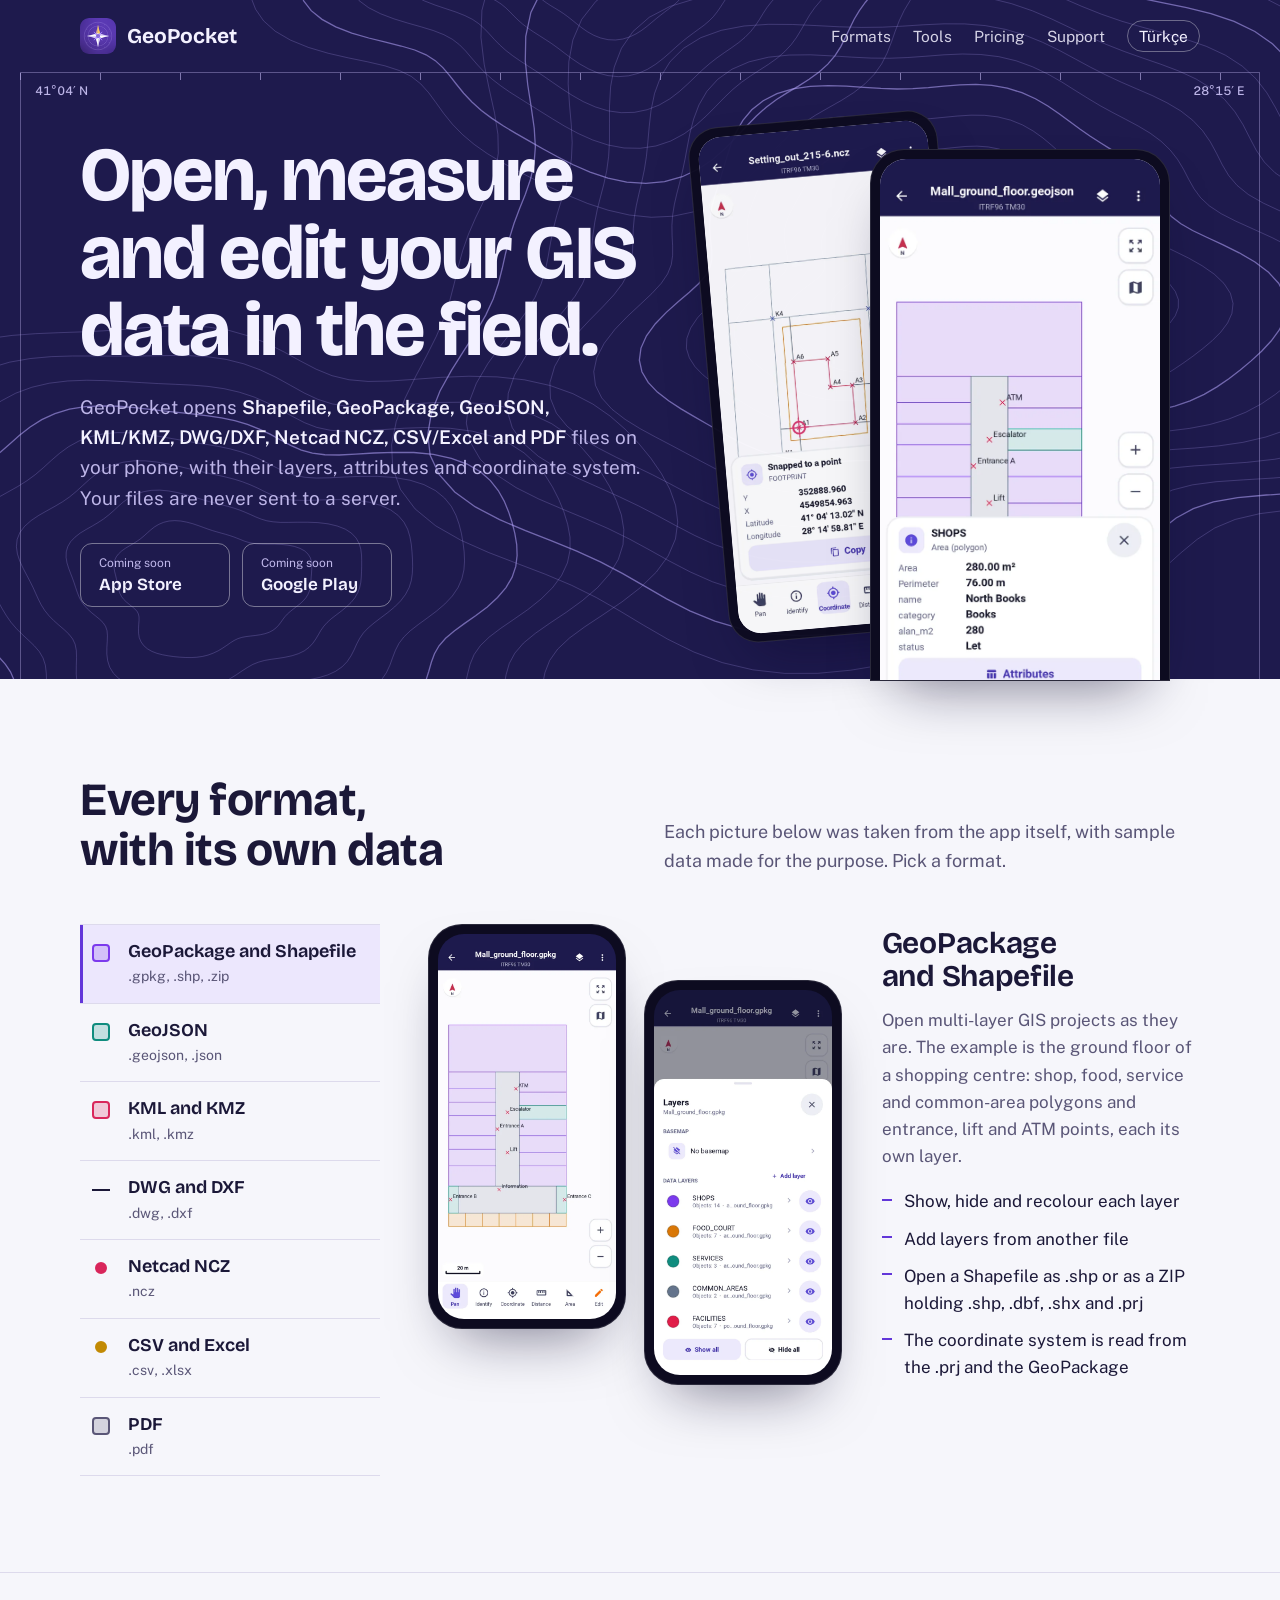
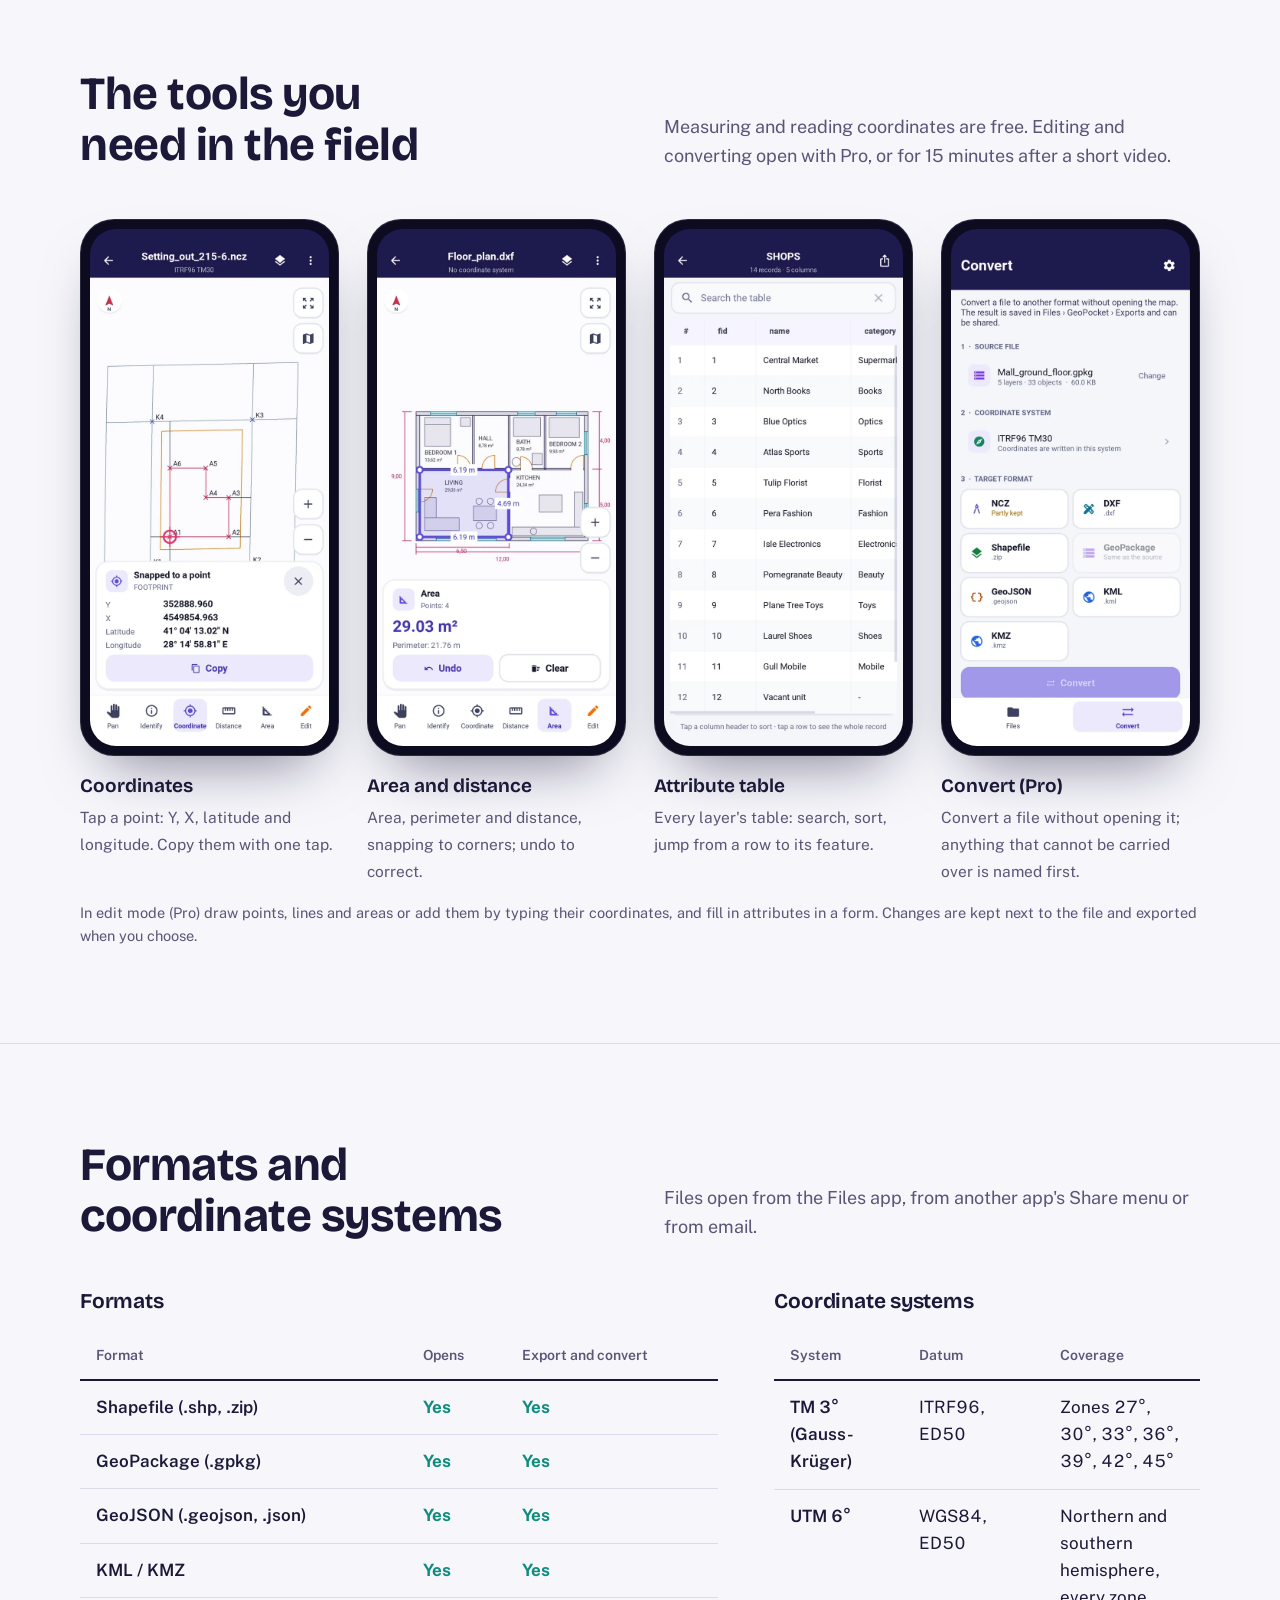
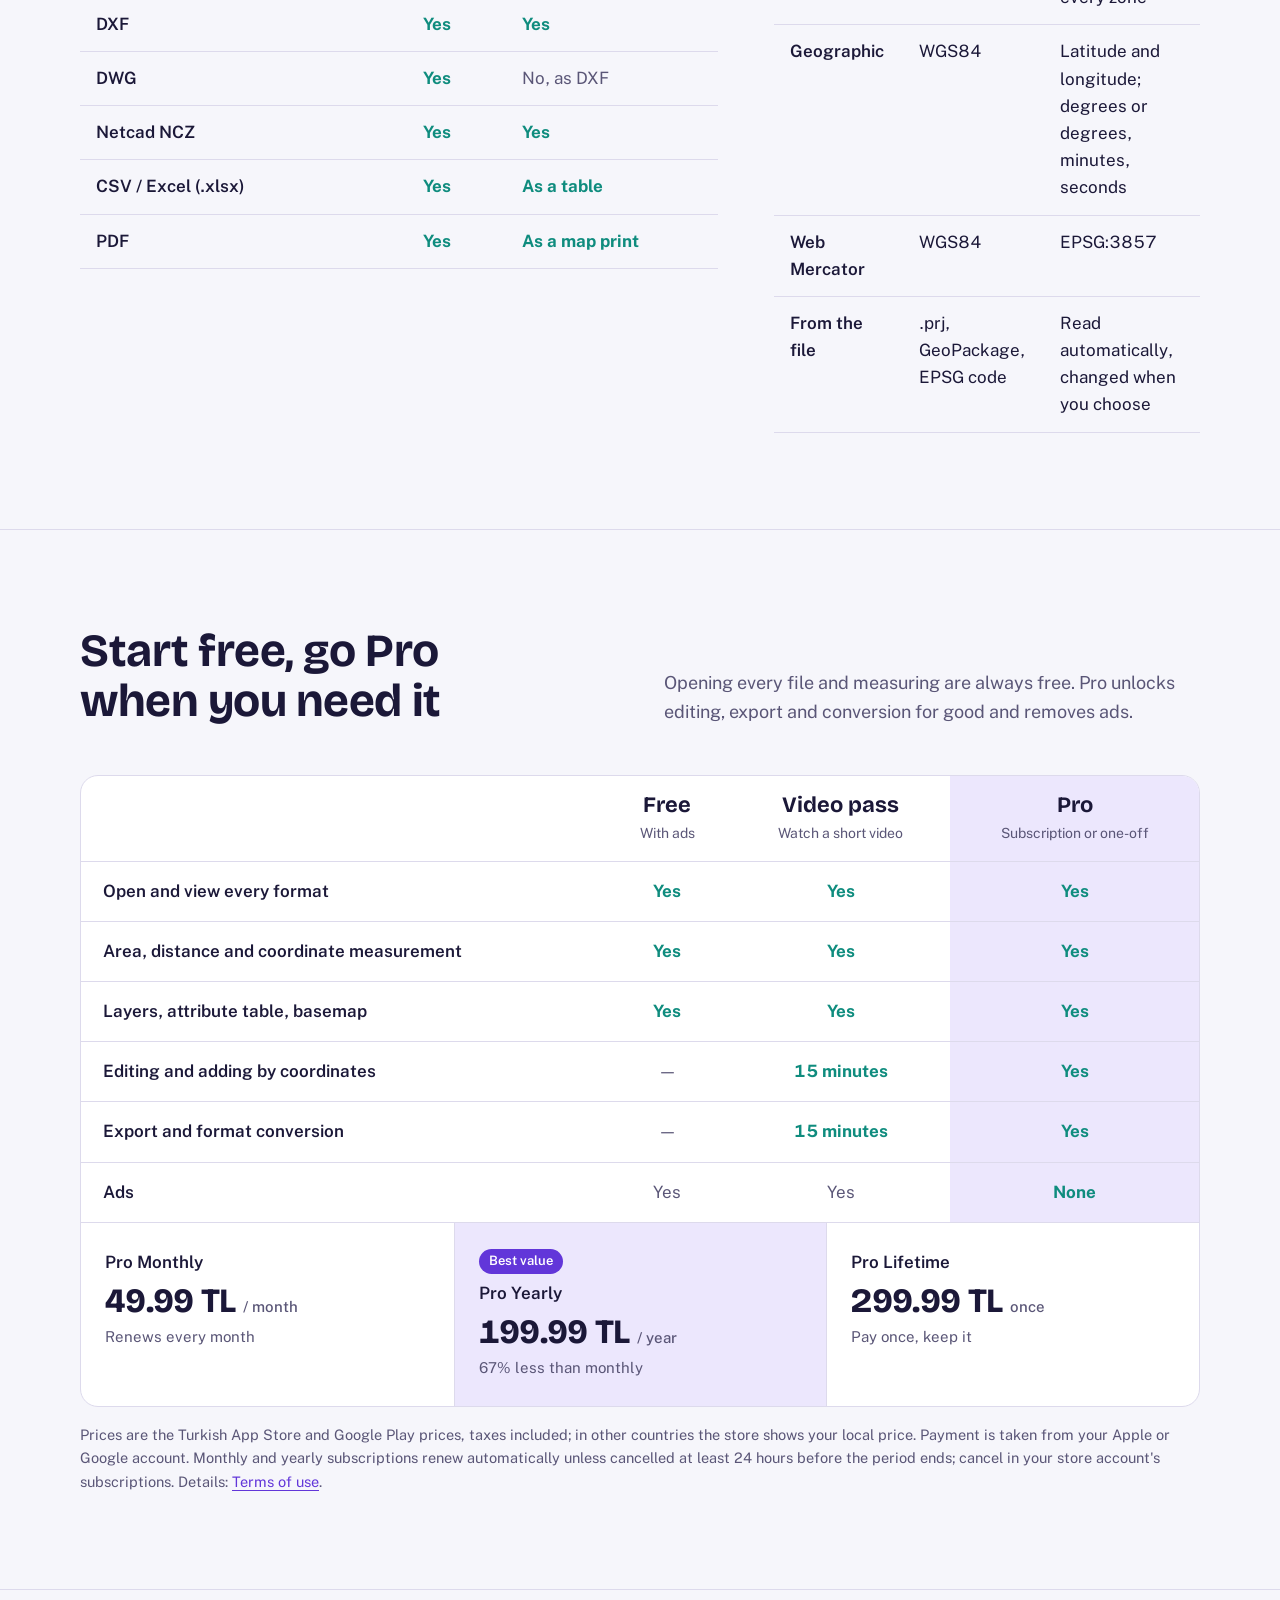
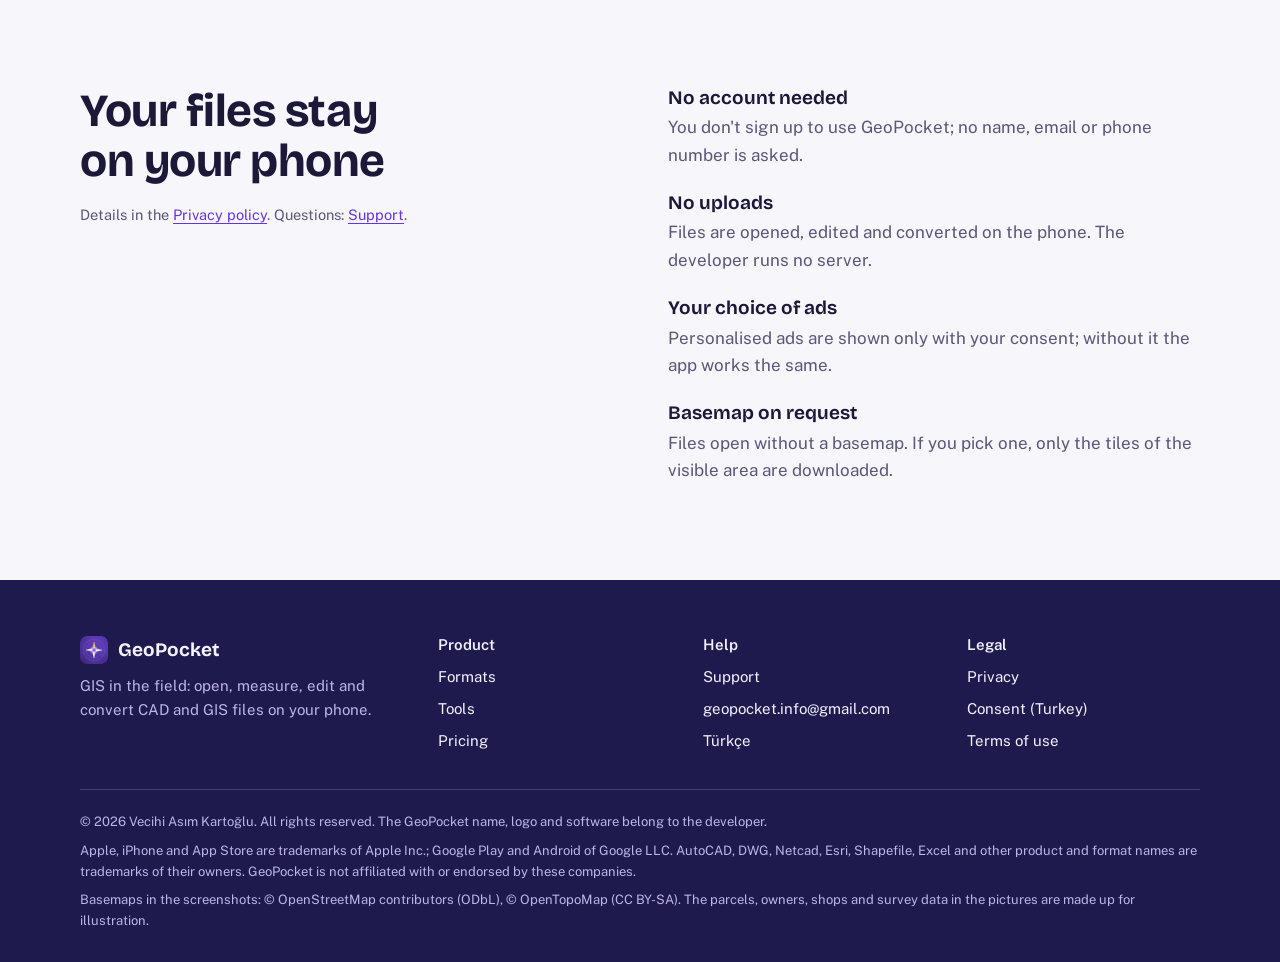
==== en/index.html @ bba8ede1 "Language switch links point to the other language inside the site" ====
<!doctype html>
<html lang="en">
<head>
<meta charset="utf-8">
<meta name="viewport" content="width=device-width, initial-scale=1, viewport-fit=cover">
<title>GeoPocket: GIS viewer, editor and converter for your phone</title>
<meta name="description" content="Open Shapefile, GeoPackage, GeoJSON, KML, KMZ, DWG, DXF, Netcad NCZ, CSV, Excel and PDF files on iPhone and Android; measure areas and coordinates, inspect attributes, edit and convert between formats.">
<link rel="canonical" href="https://vecihiasim.github.io/geopocket/en/">
<link rel="alternate" hreflang="tr" href="https://vecihiasim.github.io/geopocket/">
<link rel="alternate" hreflang="en" href="https://vecihiasim.github.io/geopocket/en/">
<link rel="alternate" hreflang="x-default" href="https://vecihiasim.github.io/geopocket/">
<meta property="og:type" content="website">
<meta property="og:title" content="GeoPocket: GIS viewer, editor and converter for your phone">
<meta property="og:description" content="Open Shapefile, GeoPackage, GeoJSON, KML, KMZ, DWG, DXF, Netcad NCZ, CSV, Excel and PDF files on iPhone and Android; measure areas and coordinates, inspect attributes, edit and convert between formats.">
<meta property="og:url" content="https://vecihiasim.github.io/geopocket/en/">
<meta property="og:image" content="https://vecihiasim.github.io/geopocket/img/icon-192.png">
<meta name="theme-color" content="#1e1a4d">
<link rel="icon" type="image/png" sizes="64x64" href="../img/icon-64.png">
<link rel="apple-touch-icon" href="../img/icon-192.png">
<link rel="preconnect" href="https://fonts.googleapis.com">
<link rel="preconnect" href="https://fonts.gstatic.com" crossorigin>
<link rel="stylesheet" href="https://fonts.googleapis.com/css2?family=Bricolage+Grotesque:opsz,wght@12..96,600;12..96,700;12..96,800&family=Public+Sans:ital,wght@0,400;0,600;0,700;1,400&display=swap">
<link rel="stylesheet" href="../style.css">
</head>
<body>
<a class="skip" href="#main">Skip to content</a>
<div class="sheet">
<header class="site-head"><div class="wrap">
  <a class="brand" href="index.html"><img src="../img/icon-64.png" alt="" width="36" height="36">GeoPocket</a>
  <nav aria-label="Formats"><a href="#formats">Formats</a><a href="#tools">Tools</a><a href="#pricing">Pricing</a><a href="support.html">Support</a><a class="lang" href="../index.html" hreflang="tr" lang="tr">Türkçe</a></nav>
</div></header>
<div class="frame"><span class="tick w">41°04′ N</span><span class="tick n">28°15′ E</span>
<div class="wrap hero">
  <div class="hero-text">
    <h1>Open, measure and edit your GIS data in the field.</h1>
    <p class="lede">GeoPocket opens <strong>Shapefile, GeoPackage, GeoJSON, KML/KMZ, DWG/DXF, Netcad NCZ, CSV/Excel and PDF</strong> files on your phone, with their layers, attributes and coordinate system. Your files are never sent to a server.</p>
    <div class="stores">
      <span class="store"><small>Coming soon</small><b>App Store</b></span>
      <span class="store"><small>Coming soon</small><b>Google Play</b></span>
    </div>
  </div>
  <div class="hero-phones">
    <div class="phone back"><img src="../img/en/ncz_koordinat.webp" alt="Coordinates of stake-out point A1 in a setting-out project" width="624" height="1350" loading="lazy" decoding="async"></div>
    <div class="phone front"><img src="../img/en/geojson.webp" alt="Attributes of a shop on a shopping-centre floor map" width="624" height="1350" loading="lazy" decoding="async"></div>
  </div>
</div></div>
</div>
<main id="main">
<section class="band" id="formats"><div class="wrap">
  <div class="head"><h2>Every format, with its own data</h2><p>Each picture below was taken from the app itself, with sample data made for the purpose. Pick a format.</p></div>
  <div class="atlas">
    <div class="legend" role="tablist" aria-label="Formats"><button role="tab" id="f-gpkg" aria-controls="p-gpkg" aria-selected="true"><span class="sw" style="--c:var(--road)" aria-hidden="true"></span><b>GeoPackage and Shapefile</b><span class="ext">.gpkg, .shp, .zip</span></button><button role="tab" id="f-geojson" aria-controls="p-geojson" aria-selected="false"><span class="sw" style="--c:var(--parcel)" aria-hidden="true"></span><b>GeoJSON</b><span class="ext">.geojson, .json</span></button><button role="tab" id="f-kmz" aria-controls="p-kmz" aria-selected="false"><span class="sw" style="--c:var(--building)" aria-hidden="true"></span><b>KML and KMZ</b><span class="ext">.kml, .kmz</span></button><button role="tab" id="f-dxf" aria-controls="p-dxf" aria-selected="false"><span class="sw line" style="--c:var(--ink)" aria-hidden="true"></span><b>DWG and DXF</b><span class="ext">.dwg, .dxf</span></button><button role="tab" id="f-ncz" aria-controls="p-ncz" aria-selected="false"><span class="sw pt" style="--c:var(--building)" aria-hidden="true"></span><b>Netcad NCZ</b><span class="ext">.ncz</span></button><button role="tab" id="f-csv" aria-controls="p-csv" aria-selected="false"><span class="sw pt" style="--c:var(--farm)" aria-hidden="true"></span><b>CSV and Excel</b><span class="ext">.csv, .xlsx</span></button><button role="tab" id="f-pdf" aria-controls="p-pdf" aria-selected="false"><span class="sw" style="--c:var(--muted)" aria-hidden="true"></span><b>PDF</b><span class="ext">.pdf</span></button></div>
    <div><div class="plate" role="tabpanel" id="p-gpkg" aria-labelledby="f-gpkg" tabindex="0"><div class="plate-phones"><div class="phone"><img src="../img/en/gpkg.webp" alt="GeoPackage and Shapefile" width="624" height="1350" loading="lazy" decoding="async"></div><div class="phone"><img src="../img/en/gpkg_katmanlar.webp" alt="GeoPackage and Shapefile" width="624" height="1350" loading="lazy" decoding="async"></div></div><div><h3>GeoPackage and Shapefile</h3><p>Open multi-layer GIS projects as they are. The example is the ground floor of a shopping centre: shop, food, service and common-area polygons and entrance, lift and ATM points, each its own layer.</p><ul><li>Show, hide and recolour each layer</li><li>Add layers from another file</li><li>Open a Shapefile as .shp or as a ZIP holding .shp, .dbf, .shx and .prj</li><li>The coordinate system is read from the .prj and the GeoPackage</li></ul></div></div><div class="plate" role="tabpanel" id="p-geojson" aria-labelledby="f-geojson" tabindex="0"><div class="plate-phones"><div class="phone"><img src="../img/en/geojson.webp" alt="GeoJSON" width="624" height="1350" loading="lazy" decoding="async"></div><div class="phone"><img src="../img/en/tablo.webp" alt="GeoJSON" width="624" height="1350" loading="lazy" decoding="async"></div></div><div><h3>GeoJSON</h3><p>Open GeoJSON from QGIS, a web service or another app. Tap a feature to see its area, perimeter and every attribute; search and sort them in the attribute table.</p><ul><li>Area in m² and hectares, perimeter in metres</li><li>Multi-part geometries and polygons with holes</li><li>WGS84 coordinates read out as TM, UTM or latitude/longitude</li></ul></div></div><div class="plate" role="tabpanel" id="p-kmz" aria-labelledby="f-kmz" tabindex="0"><div class="plate-phones"><div class="phone"><img src="../img/en/kmz.webp" alt="KML and KMZ" width="624" height="1350" loading="lazy" decoding="async"></div></div><div><h3>KML and KMZ</h3><p>Open block and parcel boundaries, placemarks and routes made in Google Earth and view them over an OpenStreetMap or OpenTopoMap basemap. The KML inside a KMZ opens by itself.</p><ul><li>Placemark names shown as labels</li><li>The basemap loads only when you pick one</li><li>Send drawings back to Google Earth as KML or KMZ</li></ul></div></div><div class="plate" role="tabpanel" id="p-dxf" aria-labelledby="f-dxf" tabindex="0"><div class="plate-phones"><div class="phone"><img src="../img/en/dxf.webp" alt="DWG and DXF" width="624" height="1350" loading="lazy" decoding="async"></div></div><div><h3>DWG and DXF</h3><p>Open AutoCAD floor plans, site plans and sketches on your phone. Layers, text, arcs and blocks look as drawn; measure room areas and wall lengths with your finger.</p><ul><li>Distance, area and perimeter, snapping to corners</li><li>See drawings in project coordinates over a basemap</li><li>DWG opens read-only; changes are saved as DXF</li></ul></div></div><div class="plate" role="tabpanel" id="p-ncz" aria-labelledby="f-ncz" tabindex="0"><div class="plate-phones"><div class="phone"><img src="../img/en/ncz.webp" alt="Netcad NCZ" width="624" height="1350" loading="lazy" decoding="async"></div><div class="phone"><img src="../img/en/ncz_koordinat.webp" alt="Netcad NCZ" width="624" height="1350" loading="lazy" decoding="async"></div></div><div><h3>Netcad NCZ</h3><p>Open Netcad setting-out and survey files. The example is a setting-out project for block 215, parcel 6: the neighbouring parcels, the setback line, the building footprint and stake-out points A1 to A6.</p><ul><li>Y, X, latitude and longitude, snapping to the point</li><li>TM 3° ITRF96 and ED50, every zone</li><li>Save changes back to NCZ (text is not carried into NCZ)</li></ul></div></div><div class="plate" role="tabpanel" id="p-csv" aria-labelledby="f-csv" tabindex="0"><div class="plate-phones"><div class="phone"><img src="../img/en/csv.webp" alt="CSV and Excel" width="624" height="1350" loading="lazy" decoding="async"></div><div class="phone"><img src="../img/en/xlsx.webp" alt="CSV and Excel" width="624" height="1350" loading="lazy" decoding="async"></div></div><div><h3>CSV and Excel</h3><p>Bring owner, share and area lists and point coordinates onto the map. You choose the coordinate columns and system; GeoPocket marks its guess first. Tables with a WKT geometry column open directly.</p><ul><li>Decimal commas and points</li><li>Excel workbooks with several sheets</li><li>Export the attribute table as CSV or XLSX</li></ul></div></div><div class="plate" role="tabpanel" id="p-pdf" aria-labelledby="f-pdf" tabindex="0"><div class="plate-phones"><div class="phone"><img src="../img/en/pdf.webp" alt="PDF" width="624" height="1350" loading="lazy" decoding="async"></div></div><div><h3>PDF</h3><p>Print the map to a vector PDF with title, scale, coordinate system and legend, and zoom into PDF sheets you receive. The example is the A4 print of the setting-out project.</p><ul><li>A4 and A3, portrait or landscape</li><li>Pages stay sharp as you zoom</li><li>Multi-page PDFs</li></ul></div></div></div>
  </div>
</div></section><section class="band" id="tools"><div class="wrap">
  <div class="head"><h2>The tools you need in the field</h2><p>Measuring and reading coordinates are free. Editing and converting open with Pro, or for 15 minutes after a short video.</p></div>
  <div class="strip"><figure><div class="phone"><img src="../img/en/ncz_koordinat.webp" alt="Coordinates" width="624" height="1350" loading="lazy" decoding="async"></div><figcaption><b>Coordinates</b><span>Tap a point: Y, X, latitude and longitude. Copy them with one tap.</span></figcaption></figure><figure><div class="phone"><img src="../img/en/dxf.webp" alt="Area and distance" width="624" height="1350" loading="lazy" decoding="async"></div><figcaption><b>Area and distance</b><span>Area, perimeter and distance, snapping to corners; undo to correct.</span></figcaption></figure><figure><div class="phone"><img src="../img/en/tablo.webp" alt="Attribute table" width="624" height="1350" loading="lazy" decoding="async"></div><figcaption><b>Attribute table</b><span>Every layer's table: search, sort, jump from a row to its feature.</span></figcaption></figure><figure><div class="phone"><img src="../img/en/donustur.webp" alt="Convert (Pro)" width="624" height="1350" loading="lazy" decoding="async"></div><figcaption><b>Convert (Pro)</b><span>Convert a file without opening it; anything that cannot be carried over is named first.</span></figcaption></figure></div>
  <p class="note">In edit mode (Pro) draw points, lines and areas or add them by typing their coordinates, and fill in attributes in a form. Changes are kept next to the file and exported when you choose.</p>
</div></section><section class="band"><div class="wrap">
  <div class="head"><h2>Formats and coordinate systems</h2><p>Files open from the Files app, from another app's Share menu or from email.</p></div>
  <div class="two">
    <div><h3>Formats</h3><div class="scroll"><table>
      <thead><tr><th scope="col">Format</th><th scope="col">Opens</th><th scope="col">Export and convert</th></tr></thead>
      <tbody><tr><th scope="row">Shapefile (.shp, .zip)</th><td class="y">Yes</td><td class="y">Yes</td></tr><tr><th scope="row">GeoPackage (.gpkg)</th><td class="y">Yes</td><td class="y">Yes</td></tr><tr><th scope="row">GeoJSON (.geojson, .json)</th><td class="y">Yes</td><td class="y">Yes</td></tr><tr><th scope="row">KML / KMZ</th><td class="y">Yes</td><td class="y">Yes</td></tr><tr><th scope="row">DXF</th><td class="y">Yes</td><td class="y">Yes</td></tr><tr><th scope="row">DWG</th><td class="y">Yes</td><td class="n">No, as DXF</td></tr><tr><th scope="row">Netcad NCZ</th><td class="y">Yes</td><td class="y">Yes</td></tr><tr><th scope="row">CSV / Excel (.xlsx)</th><td class="y">Yes</td><td class="y">As a table</td></tr><tr><th scope="row">PDF</th><td class="y">Yes</td><td class="y">As a map print</td></tr></tbody></table></div></div>
    <div><h3>Coordinate systems</h3><div class="scroll"><table>
      <thead><tr><th scope="col">System</th><th scope="col">Datum</th><th scope="col">Coverage</th></tr></thead>
      <tbody><tr><th scope="row">TM 3° (Gauss-Krüger)</th><td>ITRF96, ED50</td><td>Zones 27°, 30°, 33°, 36°, 39°, 42°, 45°</td></tr><tr><th scope="row">UTM 6°</th><td>WGS84, ED50</td><td>Northern and southern hemisphere, every zone</td></tr><tr><th scope="row">Geographic</th><td>WGS84</td><td>Latitude and longitude; degrees or degrees, minutes, seconds</td></tr><tr><th scope="row">Web Mercator</th><td>WGS84</td><td>EPSG:3857</td></tr><tr><th scope="row">From the file</th><td>.prj, GeoPackage, EPSG code</td><td>Read automatically, changed when you choose</td></tr></tbody></table></div></div>
  </div>
</div></section><section class="band" id="pricing"><div class="wrap">
  <div class="head"><h2>Start free, go Pro when you need it</h2><p>Opening every file and measuring are always free. Pro unlocks editing, export and conversion for good and removes ads.</p></div>
  <div class="pricing">
    <div class="scroll"><table>
      <colgroup><col><col><col><col class="pro"></colgroup>
      <thead><tr><th scope="col"><span class="sr">Feature</span></th>
        <th scope="col"><b>Free</b><span>With ads</span></th>
        <th scope="col"><b>Video pass</b><span>Watch a short video</span></th>
        <th scope="col"><b>Pro</b><span>Subscription or one-off</span></th></tr></thead>
      <tbody><tr><th scope="row">Open and view every format</th><td class="y">Yes</td><td class="y">Yes</td><td class="y">Yes</td></tr><tr><th scope="row">Area, distance and coordinate measurement</th><td class="y">Yes</td><td class="y">Yes</td><td class="y">Yes</td></tr><tr><th scope="row">Layers, attribute table, basemap</th><td class="y">Yes</td><td class="y">Yes</td><td class="y">Yes</td></tr><tr><th scope="row">Editing and adding by coordinates</th><td class="n">—</td><td class="y">15 minutes</td><td class="y">Yes</td></tr><tr><th scope="row">Export and format conversion</th><td class="n">—</td><td class="y">15 minutes</td><td class="y">Yes</td></tr><tr><th scope="row">Ads</th><td class="n">Yes</td><td class="n">Yes</td><td class="y">None</td></tr></tbody></table></div>
    <div class="plans"><div class="plan"><span class="name">Pro Monthly</span><span class="price">49.99 TL <small>/ month</small></span><span class="what">Renews every month</span></div><div class="plan best"><span class=tag>Best value</span><span class="name">Pro Yearly</span><span class="price">199.99 TL <small>/ year</small></span><span class="what">67% less than monthly</span></div><div class="plan"><span class="name">Pro Lifetime</span><span class="price">299.99 TL <small>once</small></span><span class="what">Pay once, keep it</span></div></div>
  </div>
  <p class="note">Prices are the Turkish App Store and Google Play prices, taxes included; in other countries the store shows your local price. Payment is taken from your Apple or Google account. Monthly and yearly subscriptions renew automatically unless cancelled at least 24 hours before the period ends; cancel in your store account's subscriptions. Details: <a href="terms.html#subscriptions">Terms of use</a>.</p>
</div></section><section class="band"><div class="wrap privacy">
  <div><h2>Your files stay on your phone</h2><p class="note">Details in the <a href="privacy.html">Privacy policy</a>. Questions: <a href="support.html">Support</a>.</p></div>
  <dl><div><dt>No account needed</dt><dd>You don't sign up to use GeoPocket; no name, email or phone number is asked.</dd></div><div><dt>No uploads</dt><dd>Files are opened, edited and converted on the phone. The developer runs no server.</dd></div><div><dt>Your choice of ads</dt><dd>Personalised ads are shown only with your consent; without it the app works the same.</dd></div><div><dt>Basemap on request</dt><dd>Files open without a basemap. If you pick one, only the tiles of the visible area are downloaded.</dd></div></dl>
</div></section>
</main>
<footer class="site-foot"><div class="wrap">
  <div class="foot-grid">
    <div><p class="b"><img src="../img/icon-64.png" alt="" width="28" height="28">GeoPocket</p><p>GIS in the field: open, measure, edit and convert CAD and GIS files on your phone.</p></div>
    <div><h4>Product</h4><ul>
      <li><a href="index.html#formats">Formats</a></li>
      <li><a href="index.html#tools">Tools</a></li>
      <li><a href="index.html#pricing">Pricing</a></li></ul></div>
    <div><h4>Help</h4><ul>
      <li><a href="support.html">Support</a></li>
      <li><a href="mailto:geopocket.info@gmail.com">geopocket.info@gmail.com</a></li>
      <li><a href="../index.html" hreflang="tr" lang="tr">Türkçe</a></li></ul></div>
    <div><h4>Legal</h4><ul>
      <li><a href="privacy.html">Privacy</a></li>
      <li><a href="consent.html">Consent (Turkey)</a></li>
      <li><a href="terms.html">Terms of use</a></li></ul></div>
  </div>
  <div class="legal-line"><p>© 2026 Vecihi Asım Kartoğlu. All rights reserved. The GeoPocket name, logo and software belong to the developer.</p><p>Apple, iPhone and App Store are trademarks of Apple Inc.; Google Play and Android of Google LLC. AutoCAD, DWG, Netcad, Esri, Shapefile, Excel and other product and format names are trademarks of their owners. GeoPocket is not affiliated with or endorsed by these companies.</p><p>Basemaps in the screenshots: © OpenStreetMap contributors (ODbL), © OpenTopoMap (CC BY-SA). The parcels, owners, shops and survey data in the pictures are made up for illustration.</p></div>
</div></footer>
<script src="../site.js" defer></script>
</body>
</html>
---- style.css ----
/* GeoPocket website. The theme is a map sheet: an indigo sheet with contour lines and a coordinate frame,
   layer colours from the app, legends instead of cards. */
:root {
  --paper: #f6f6fb;
  --surface: #ffffff;
  --ink: #1b1838;
  --muted: #5a5677;
  --line: #dddaec;
  --sheet: #1e1a4d;          /* the app bar, the map sheet */
  --sheet-ink: #f3f1ff;
  --sheet-muted: #bdb5e8;
  --accent: #6236d9;
  --accent-ink: #ffffff;
  --accent-soft: #ece7fd;
  --parcel: #0f8c7e;
  --building: #d9265b;
  --road: #7c3aed;
  --farm: #c28a04;
  --water: #0284c7;
  --forest: #15803d;
  --display: "Bricolage Grotesque", "Segoe UI", system-ui, sans-serif;
  --body: "Public Sans", "Segoe UI", system-ui, sans-serif;
  color-scheme: light;
}
@media (prefers-color-scheme: dark) {
  :root:not([data-theme="light"]) {
    --paper: #100e24; --surface: #19163a; --ink: #ecebf8; --muted: #a9a4c8; --line: #2e2a55;
    --sheet: #1a1645; --accent: #a68cff; --accent-ink: #160f3a; --accent-soft: #272056;
    --parcel: #35c2b1; --building: #ff6b93; --road: #b18cff; --farm: #e9b43a; --water: #49b6ef; --forest: #4ccb7c;
    color-scheme: dark;
  }
}
:root[data-theme="dark"] {
  --paper: #100e24; --surface: #19163a; --ink: #ecebf8; --muted: #a9a4c8; --line: #2e2a55;
  --sheet: #1a1645; --accent: #a68cff; --accent-ink: #160f3a; --accent-soft: #272056;
  --parcel: #35c2b1; --building: #ff6b93; --road: #b18cff; --farm: #e9b43a; --water: #49b6ef; --forest: #4ccb7c;
  color-scheme: dark;
}

* { box-sizing: border-box; }
html { scroll-behavior: smooth; }
@media (prefers-reduced-motion: reduce) { html { scroll-behavior: auto; } }
body { margin: 0; background: var(--paper); color: var(--ink); font: 17px/1.6 var(--body); -webkit-text-size-adjust: 100%; }
img { max-width: 100%; height: auto; display: block; }
a { color: var(--accent); text-underline-offset: 3px; }
a:focus-visible, button:focus-visible { outline: 3px solid var(--accent); outline-offset: 3px; border-radius: 6px; }
h1, h2, h3 { font-family: var(--display); line-height: 1.1; text-wrap: balance; margin: 0; letter-spacing: -0.01em; }
h2 { font-size: clamp(30px, 4.6vw, 46px); font-weight: 700; }
h3 { font-size: 21px; font-weight: 650; }
p { margin: 0; }
.wrap { max-width: 1160px; margin: 0 auto; padding-left: max(20px, env(safe-area-inset-left, 0px));
        padding-right: max(20px, env(safe-area-inset-right, 0px)); }
.skip { position: absolute; left: -999px; }
.skip:focus { left: 16px; top: 16px; z-index: 20; background: var(--surface); padding: 8px 12px; }

/* ---- the map sheet: header + hero ---------------------------------------------------------------- */
.sheet { background: var(--sheet) url(img/contours.svg) center / cover no-repeat; color: var(--sheet-ink); position: relative; }
.sheet.sub { background-image: none; }
.sr { position: absolute; width: 1px; height: 1px; overflow: hidden; clip: rect(0 0 0 0); white-space: nowrap; }
.site-head .wrap { display: flex; align-items: center; justify-content: space-between; gap: 20px; padding-block: 18px; flex-wrap: wrap; }
.brand { display: flex; align-items: center; gap: 11px; color: var(--sheet-ink); text-decoration: none;
         font: 700 21px/1 var(--display); }
.brand img { width: 36px; height: 36px; border-radius: 9px; }
.site-head nav { display: flex; align-items: center; gap: 4px 22px; flex-wrap: wrap; font-size: 15.5px; }
.site-head nav a { color: var(--sheet-ink); text-decoration: none; opacity: .86; }
.site-head nav a:hover { opacity: 1; text-decoration: underline; }
.site-head nav a[aria-current="page"] { opacity: 1; text-decoration: underline; }
.site-head nav .lang { border: 1px solid rgba(255,255,255,.35); border-radius: 999px; padding: 3px 11px; opacity: 1; }

/* coordinate frame: ticks and graticule values on the sheet edge, as on a printed map */
.frame { position: relative; margin-inline: max(20px, env(safe-area-inset-left, 0px)); border: 1px solid rgba(206,196,255,.35);
         border-bottom: 0; }
.frame::before, .frame::after { content: ""; position: absolute; left: -1px; right: -1px; height: 7px;
  background: repeating-linear-gradient(90deg, rgba(206,196,255,.55) 0 1px, transparent 1px 80px); }
.frame::before { top: 0; }
.frame::after { display: none; }
.tick { position: absolute; font: 500 12px/1 var(--body); font-variant-numeric: tabular-nums; color: var(--sheet-muted); }
.tick.n { top: 12px; right: 14px; }
.tick.w { top: 12px; left: 14px; }
.hero { display: grid; grid-template-columns: minmax(0, 1.05fr) minmax(0, .95fr); gap: 40px; align-items: end;
        padding-block: 64px 0; }
.hero h1 { font-size: clamp(40px, 6.4vw, 76px); font-weight: 750; letter-spacing: -0.025em; line-height: 1.02; }
.hero .lede { font-size: 19px; color: var(--sheet-muted); margin-top: 22px; max-width: 34em; }
.hero .lede strong { color: var(--sheet-ink); font-weight: 600; }
.hero-text { padding-bottom: 72px; }
.stores { display: flex; flex-wrap: wrap; gap: 12px; margin-top: 30px; align-items: center; }
.store { display: inline-flex; flex-direction: column; gap: 2px; padding: 10px 18px; border-radius: 12px;
         border: 1px solid rgba(255,255,255,.4); color: var(--sheet-ink); text-decoration: none; min-width: 150px; }
.store small { font-size: 12px; color: var(--sheet-muted); }
.store b { font: 650 17px/1.2 var(--display); }
.hero-phones { position: relative; display: flex; justify-content: center; align-items: flex-end; min-height: 100%; }
.hero-phones .phone { width: min(300px, 62%); margin-bottom: -2px; }
.hero-phones .phone.back { position: absolute; width: min(250px, 50%); left: 4%; bottom: 46px; transform: rotate(-5deg); opacity: .96; }
.hero-phones .phone.front { margin-left: 30%; }

/* a phone: the app screenshot inside a thin bezel */
.phone { border-radius: 34px; padding: 9px; background: #0d0b20; box-shadow: 0 30px 60px -28px rgba(10, 6, 40, .55);
         border: 1px solid rgba(255,255,255,.12); }
.phone img { border-radius: 26px; width: 100%; aspect-ratio: 780 / 1688; object-fit: cover; background: #e9e7f3; }
.hero-phones .phone { border-radius: 34px 34px 0 0; padding-bottom: 0; }
.hero-phones .phone img { border-radius: 26px 26px 0 0; aspect-ratio: 780 / 1450; object-position: top; }
.hero-phones .phone.back { border-radius: 30px; padding-bottom: 8px; }
.hero-phones .phone.back img { border-radius: 23px; aspect-ratio: 780 / 1688; }

/* ---- sections --------------------------------------------------------------------------------------- */
section.band { padding-block: 96px; }
section.band + section.band { border-top: 1px solid var(--line); }
.head { display: grid; grid-template-columns: minmax(0, 1fr) minmax(0, 1fr); gap: 20px 48px; align-items: end; margin-bottom: 48px; }
.head p { color: var(--muted); font-size: 18px; max-width: 36em; }

/* format legend: the formats are listed like a map legend; picking one shows it in the app */
.atlas { display: grid; grid-template-columns: minmax(0, 300px) minmax(0, 1fr); gap: 48px; align-items: start; }
.legend { display: flex; flex-direction: column; border-top: 1px solid var(--line); }
.legend button { all: unset; box-sizing: border-box; cursor: pointer; display: grid; grid-template-columns: 22px minmax(0, 1fr); gap: 2px 14px;
                 padding: 15px 12px; border-bottom: 1px solid var(--line); border-radius: 0; }
.legend button:hover { background: var(--accent-soft); }
.legend button[aria-selected="true"] { background: var(--accent-soft); box-shadow: inset 3px 0 0 var(--accent); }
.legend .sw { grid-row: span 2; width: 18px; height: 18px; margin-top: 4px; border-radius: 4px; border: 2px solid var(--c);
              background: color-mix(in srgb, var(--c) 22%, transparent); }
.legend .sw.line { height: 0; border-width: 2px 0 0; border-radius: 0; margin-top: 13px; background: none; }
.legend .sw.pt { width: 12px; height: 12px; margin: 7px 3px; border-radius: 50%; background: var(--c); }
.legend b { font: 650 18px/1.3 var(--display); }
.legend span.ext { color: var(--muted); font-size: 14px; font-variant-numeric: tabular-nums; }
.plate { display: grid; grid-template-columns: minmax(0, 1.3fr) minmax(0, 1fr); gap: 40px; align-items: center; }
.plate[hidden] { display: none; }
.plate-phones { display: flex; gap: 18px; align-items: flex-start; }
.plate-phones .phone { flex: 1 1 0; min-width: 0; max-width: 290px; }
.plate-phones .phone + .phone { margin-top: 56px; }
.plate h3 { font-size: 30px; margin-bottom: 14px; }
.plate p { color: var(--muted); }
.plate ul { margin: 18px 0 0; padding: 0; list-style: none; display: grid; gap: 10px; }
.plate li { padding-left: 22px; position: relative; }
.plate li::before { content: ""; position: absolute; left: 0; top: .62em; width: 10px; height: 2px; background: var(--accent); }
.plate .meta { margin-top: 20px; font-size: 14px; color: var(--muted); }

/* tools: a strip of phones with what each tool does */
.strip { display: grid; grid-template-columns: repeat(4, minmax(0, 1fr)); gap: 28px; }
.strip figure { margin: 0; }
.strip figcaption { margin-top: 18px; }
.strip figcaption b { display: block; font: 650 19px/1.25 var(--display); margin-bottom: 6px; }
.strip figcaption span { color: var(--muted); font-size: 15.5px; }

/* tables: formats, coordinate systems, prices */
.scroll { overflow-x: auto; -webkit-overflow-scrolling: touch; }
table { border-collapse: collapse; width: 100%; font-variant-numeric: tabular-nums; }
th, td { text-align: left; padding: 13px 16px; border-bottom: 1px solid var(--line); vertical-align: top; }
thead th { font-size: 14px; color: var(--muted); font-weight: 600; border-bottom: 2px solid var(--ink); }
tbody th { font-weight: 600; }
td.y { color: var(--parcel); font-weight: 700; }
td.n { color: var(--muted); }
.two { display: grid; grid-template-columns: minmax(0, 1.2fr) minmax(0, .8fr); gap: 56px; }
.two > div > h3 { margin-bottom: 18px; }
.note { color: var(--muted); font-size: 14.5px; margin-top: 16px; }

.pricing { border: 1px solid var(--line); border-radius: 18px; background: var(--surface); overflow: hidden; }
.pricing table { min-width: 640px; }
.pricing th, .pricing td { padding: 16px 22px; text-align: center; }
.pricing th:first-child, .pricing td:first-child { text-align: left; }
.pricing thead th { border-bottom: 1px solid var(--line); color: var(--ink); vertical-align: bottom; }
.pricing thead th b { display: block; font: 700 22px/1.2 var(--display); }
.pricing thead th span { display: block; font-weight: 400; color: var(--muted); font-size: 14px; margin-top: 4px; }
.pricing col.pro { background: var(--accent-soft); }
.pricing tbody tr:last-child td, .pricing tbody tr:last-child th { border-bottom: 0; }
.plans { display: grid; grid-template-columns: repeat(3, minmax(0, 1fr)); border-top: 1px solid var(--line); }
.plan { padding: 26px 24px; display: flex; flex-direction: column; gap: 6px; }
.plan + .plan { border-left: 1px solid var(--line); }
.plan .name { font-weight: 600; }
.plan .price { font: 750 34px/1.1 var(--display); font-variant-numeric: tabular-nums; letter-spacing: -0.02em; }
.plan .price small { font: 500 15px var(--body); color: var(--muted); letter-spacing: 0; }
.plan .what { color: var(--muted); font-size: 15px; }
.plan.best { background: var(--accent-soft); }
.plan .tag { align-self: flex-start; background: var(--accent); color: var(--accent-ink); font-size: 13px; font-weight: 600;
             border-radius: 999px; padding: 2px 10px; }

.privacy { display: grid; grid-template-columns: minmax(0, 1fr) minmax(0, 1fr); gap: 56px; align-items: start; }
.privacy dl { margin: 0; display: grid; gap: 22px; }
.privacy dt { font: 650 19px/1.3 var(--display); }
.privacy dd { margin: 4px 0 0; color: var(--muted); }

/* ---- documents (privacy, consent, terms, support) ------------------------------------------------- */
.doc-title { padding-block: 44px 52px; }
.doc-title h1 { font-size: clamp(34px, 5vw, 54px); font-weight: 750; max-width: 18em; }
.doc-title p { color: var(--sheet-muted); margin-top: 14px; }
.doc { display: grid; grid-template-columns: minmax(0, 240px) minmax(0, 720px); gap: 64px; padding-block: 56px 96px; }
.toc { position: sticky; top: 24px; align-self: start; font-size: 15px; }
.toc ol { margin: 0; padding: 0 0 0 20px; display: grid; gap: 8px; color: var(--muted); }
.toc a { color: var(--ink); text-decoration: none; }
.toc a:hover { color: var(--accent); text-decoration: underline; }
.toc p { font-weight: 600; margin-bottom: 12px; }
.doc article h2 { font-size: 26px; margin: 48px 0 14px; scroll-margin-top: 20px; }
.doc article h2:first-child { margin-top: 0; }
.doc article h3 { font-size: 19px; margin: 28px 0 8px; }
.doc article p, .doc article li { max-width: 68ch; }
.doc article p + p, .doc article p + ul, .doc article ul + p, .doc article table + p { margin-top: 14px; }
.doc article ul, .doc article ol { padding-left: 22px; margin: 12px 0 0; display: grid; gap: 8px; }
.doc article table { margin-top: 16px; font-size: 15px; }
.doc article .scroll table { min-width: 620px; }
.callout { border-left: 3px solid var(--accent); background: var(--accent-soft); padding: 16px 20px; border-radius: 0 12px 12px 0; margin-top: 18px; }
.mail { font-weight: 600; user-select: all; }

/* ---- footer -------------------------------------------------------------------------------------- */
.site-foot { background: var(--sheet); color: var(--sheet-muted); font-size: 15px; }
.site-foot a { color: var(--sheet-ink); text-decoration: none; }
.site-foot a:hover { text-decoration: underline; }
.foot-grid { display: grid; grid-template-columns: minmax(0, 1.4fr) repeat(3, minmax(0, 1fr)); gap: 32px; padding-block: 56px 36px; }
.foot-grid p.b { color: var(--sheet-ink); font: 700 19px var(--display); margin-bottom: 10px; display: flex; gap: 10px; align-items: center; }
.foot-grid p.b img { width: 28px; height: 28px; border-radius: 7px; }
.foot-grid h4 { margin: 0 0 12px; color: var(--sheet-ink); font: 600 15px var(--body); }
.foot-grid ul { list-style: none; margin: 0; padding: 0; display: grid; gap: 8px; }
.legal-line { border-top: 1px solid rgba(206,196,255,.22); padding-block: 22px 30px; font-size: 13px; line-height: 1.6; display: grid; gap: 8px; }

/* ---- small screens -------------------------------------------------------------------------------- */
@media (max-width: 920px) {
  .hero, .head, .atlas, .plate, .two, .privacy, .doc { grid-template-columns: minmax(0, 1fr); }
  .hero { padding-top: 40px; gap: 8px; }
  .hero-text { padding-bottom: 24px; }
  .hero-phones { min-height: 0; }
  .atlas { gap: 28px; }
  .legend { flex-direction: row; overflow-x: auto; border-top: 0; gap: 8px; padding-bottom: 6px; scrollbar-width: thin; }
  .legend button { flex: 0 0 auto; border: 1px solid var(--line); border-radius: 999px; padding: 8px 14px; grid-template-columns: 16px auto; }
  .legend button[aria-selected="true"] { box-shadow: none; border-color: var(--accent); }
  .legend .sw { grid-row: auto; width: 14px; height: 14px; margin-top: 4px; }
  .legend .sw.line { margin-top: 11px; }
  .legend .sw.pt { width: 10px; height: 10px; margin: 6px 2px; }
  .legend span.ext { display: none; }
  .legend b { font-size: 16px; }
  .strip { grid-template-columns: repeat(2, minmax(0, 1fr)); }
  .foot-grid { grid-template-columns: minmax(0, 1fr) minmax(0, 1fr); }
  .foot-grid > div:first-child { grid-column: 1 / -1; }
  .toc { position: static; }
  .doc { gap: 32px; }
  section.band { padding-block: 64px; }
}
@media (max-width: 560px) {
  body { font-size: 16px; }
  .plans { grid-template-columns: minmax(0, 1fr); }
  .plan + .plan { border-left: 0; border-top: 1px solid var(--line); }
  .plate-phones .phone + .phone { margin-top: 36px; }
  .tick.n { display: none; }
  .hero-phones .phone.back { width: 46%; left: 0; }
  .hero-phones .phone.front { width: 60%; margin-left: 36%; }
}
.foot-grid li { overflow-wrap: anywhere; }
.hero-phones .phone.back { z-index: 0; }
.hero-phones .phone.front { position: relative; z-index: 1; }
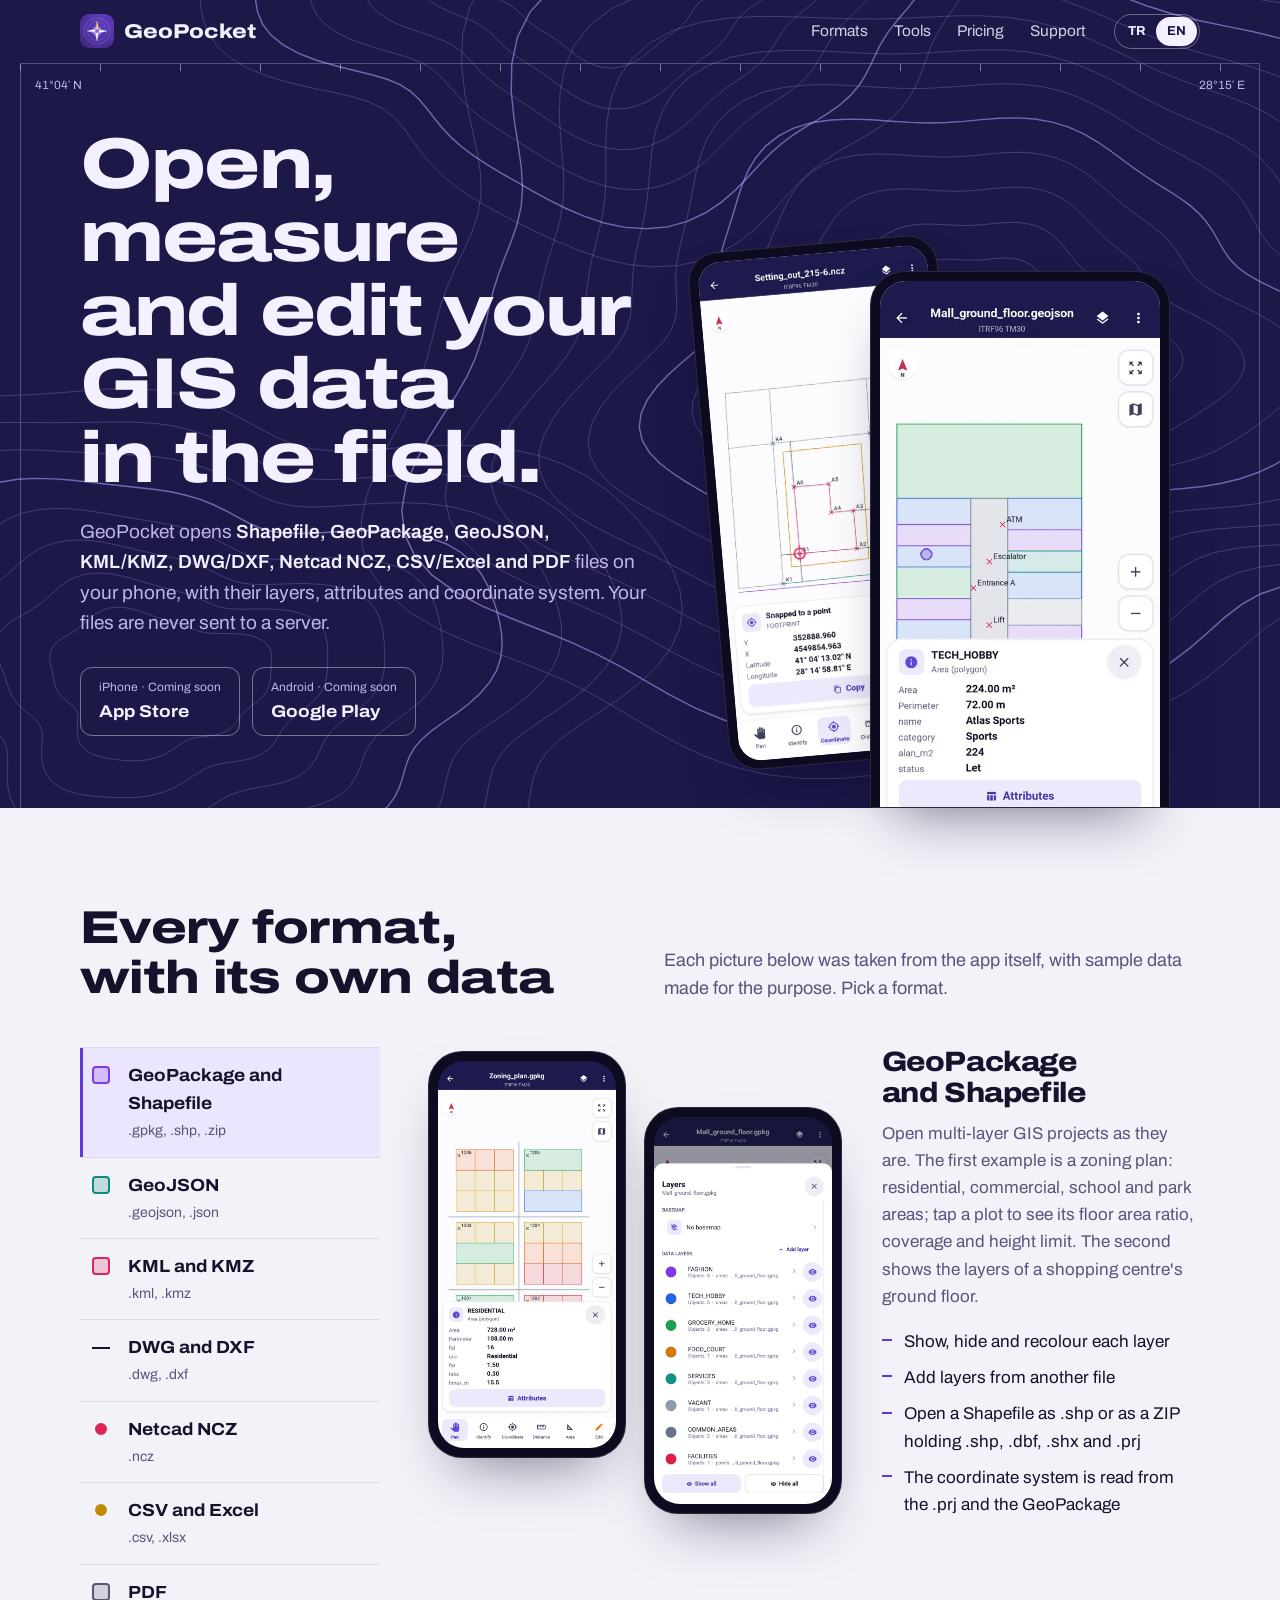
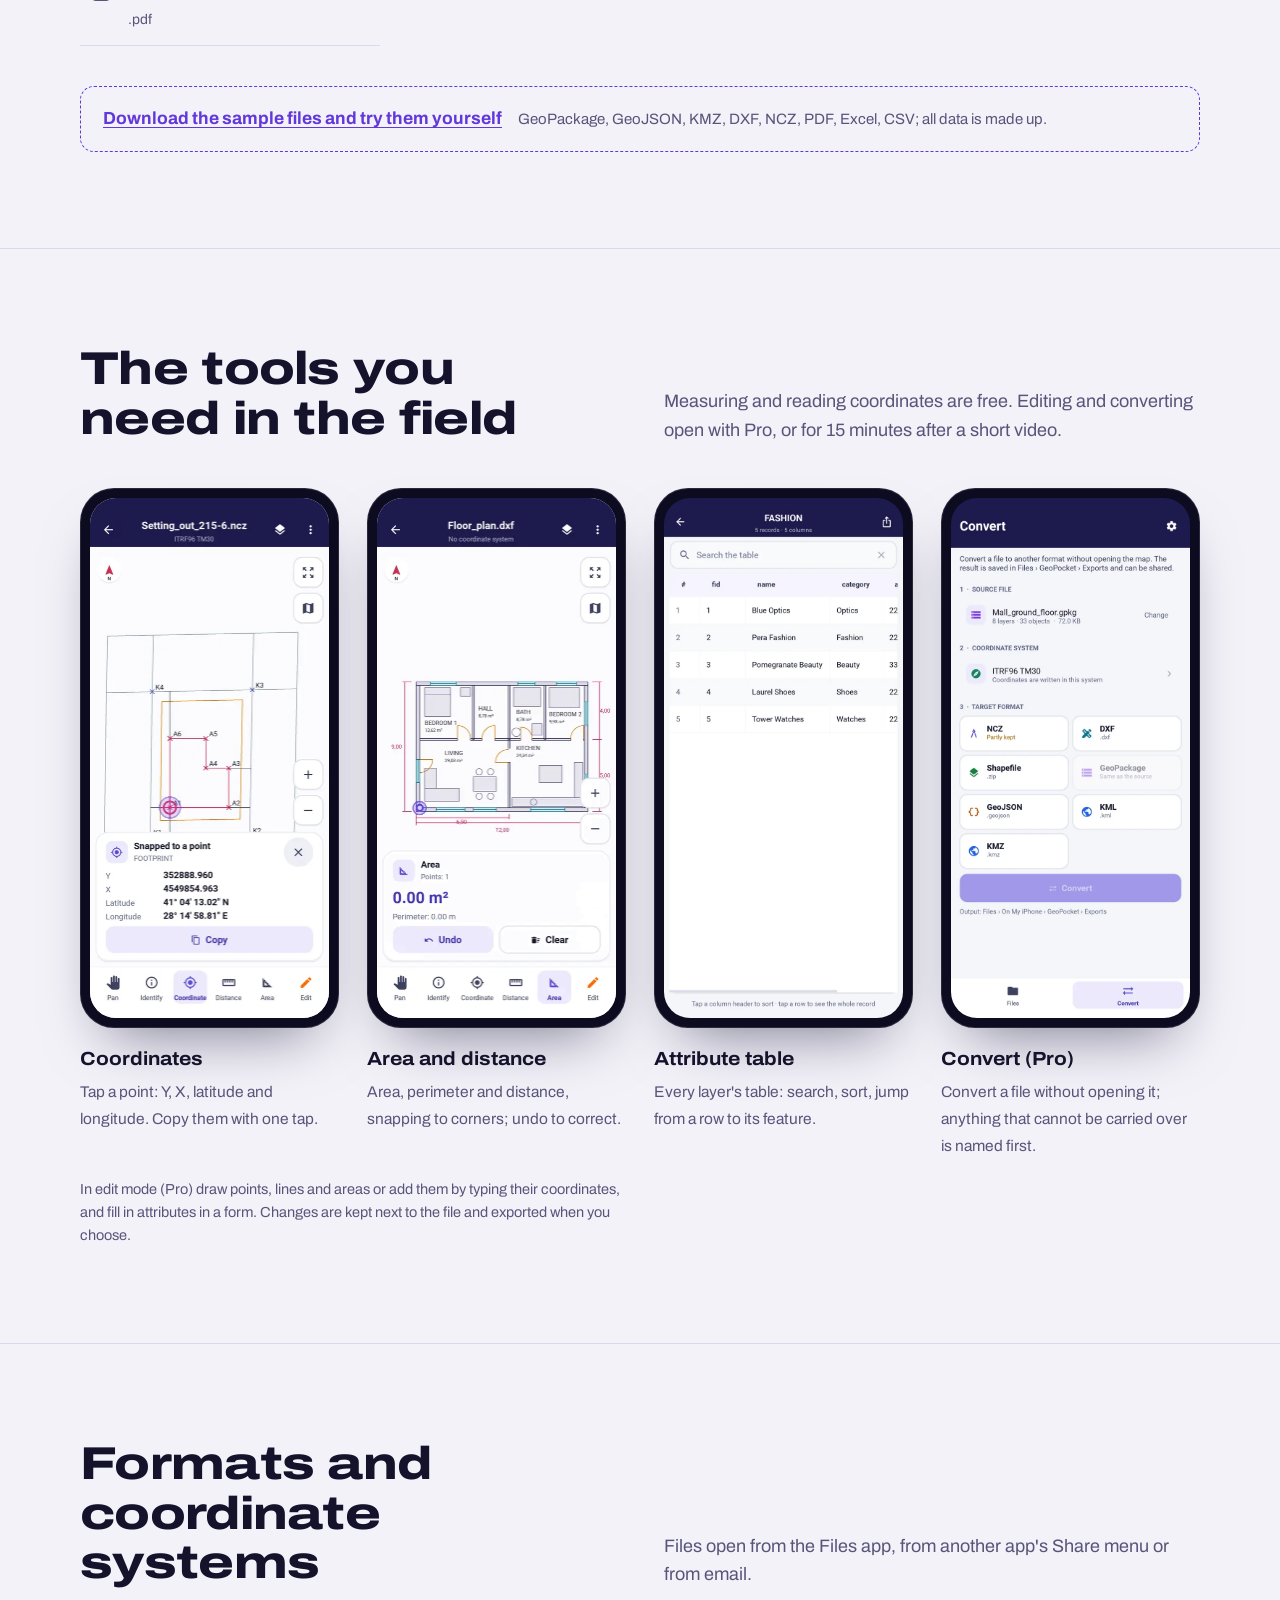
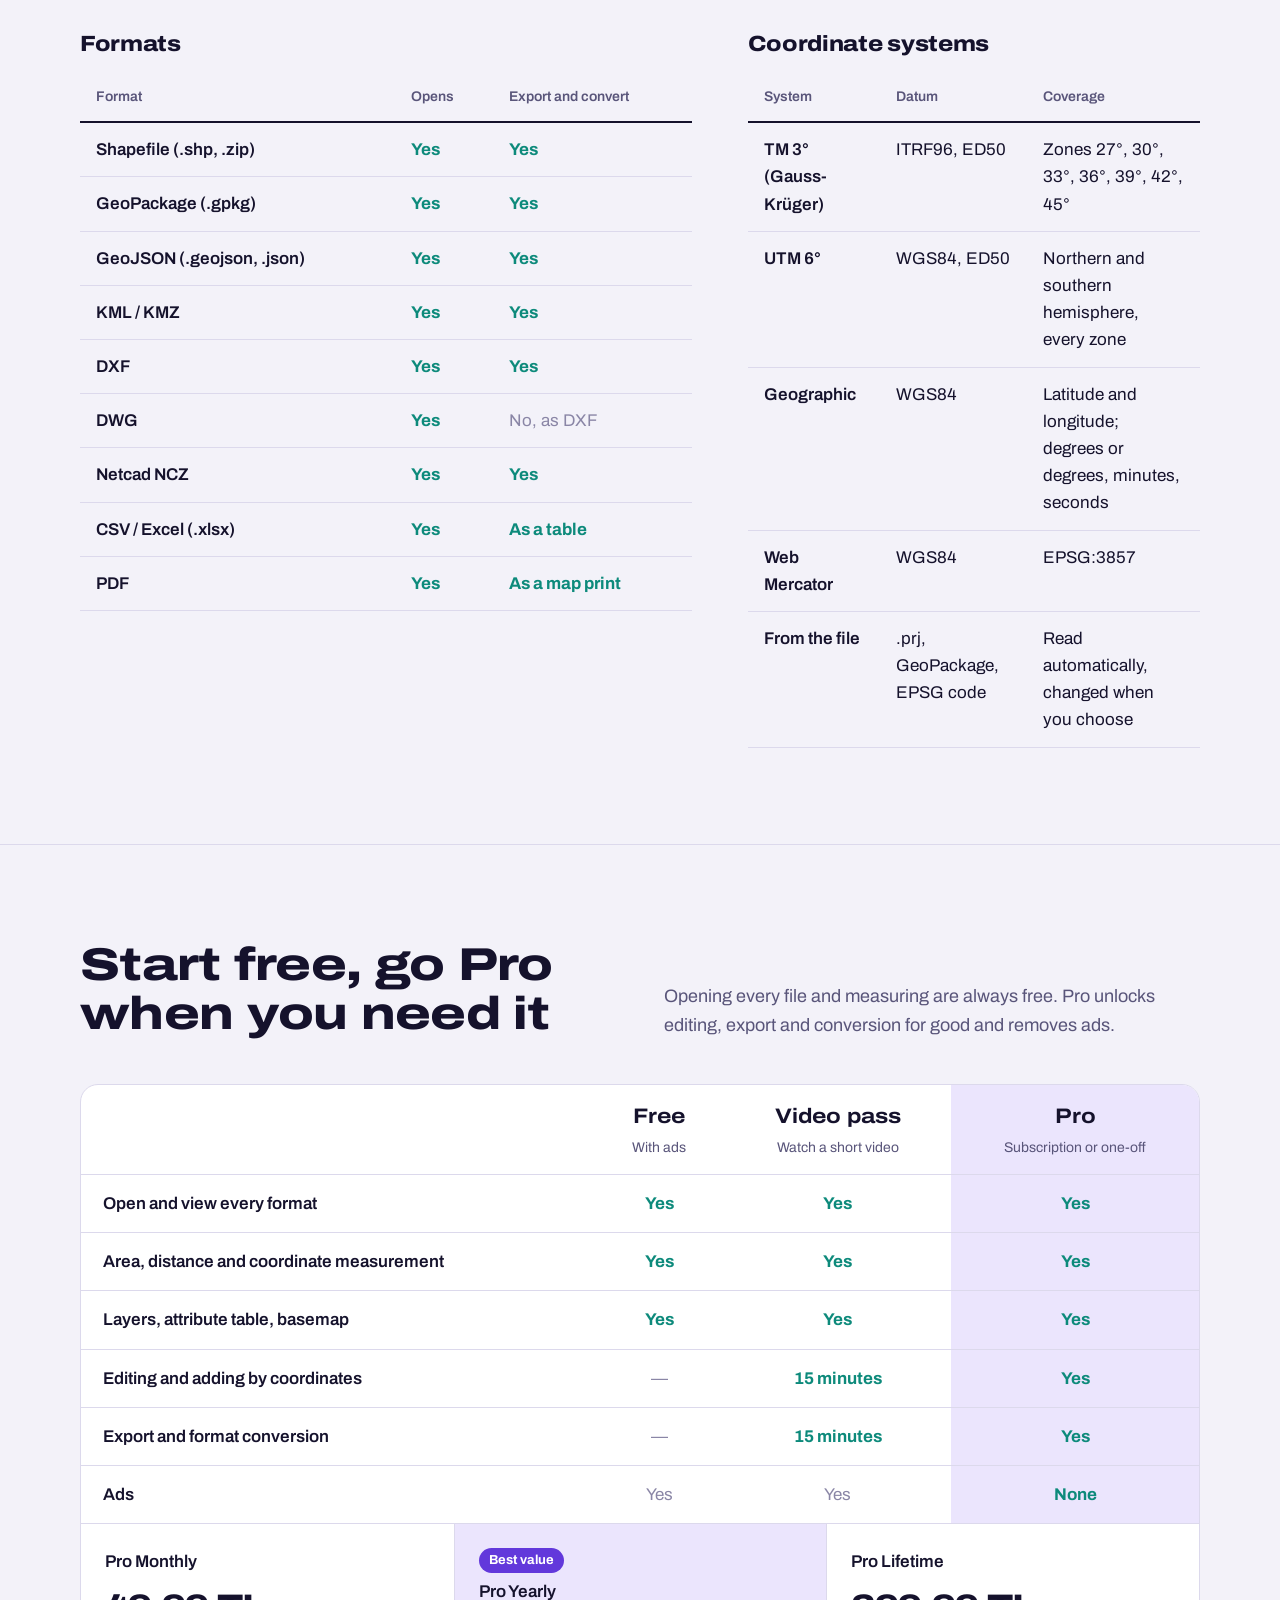
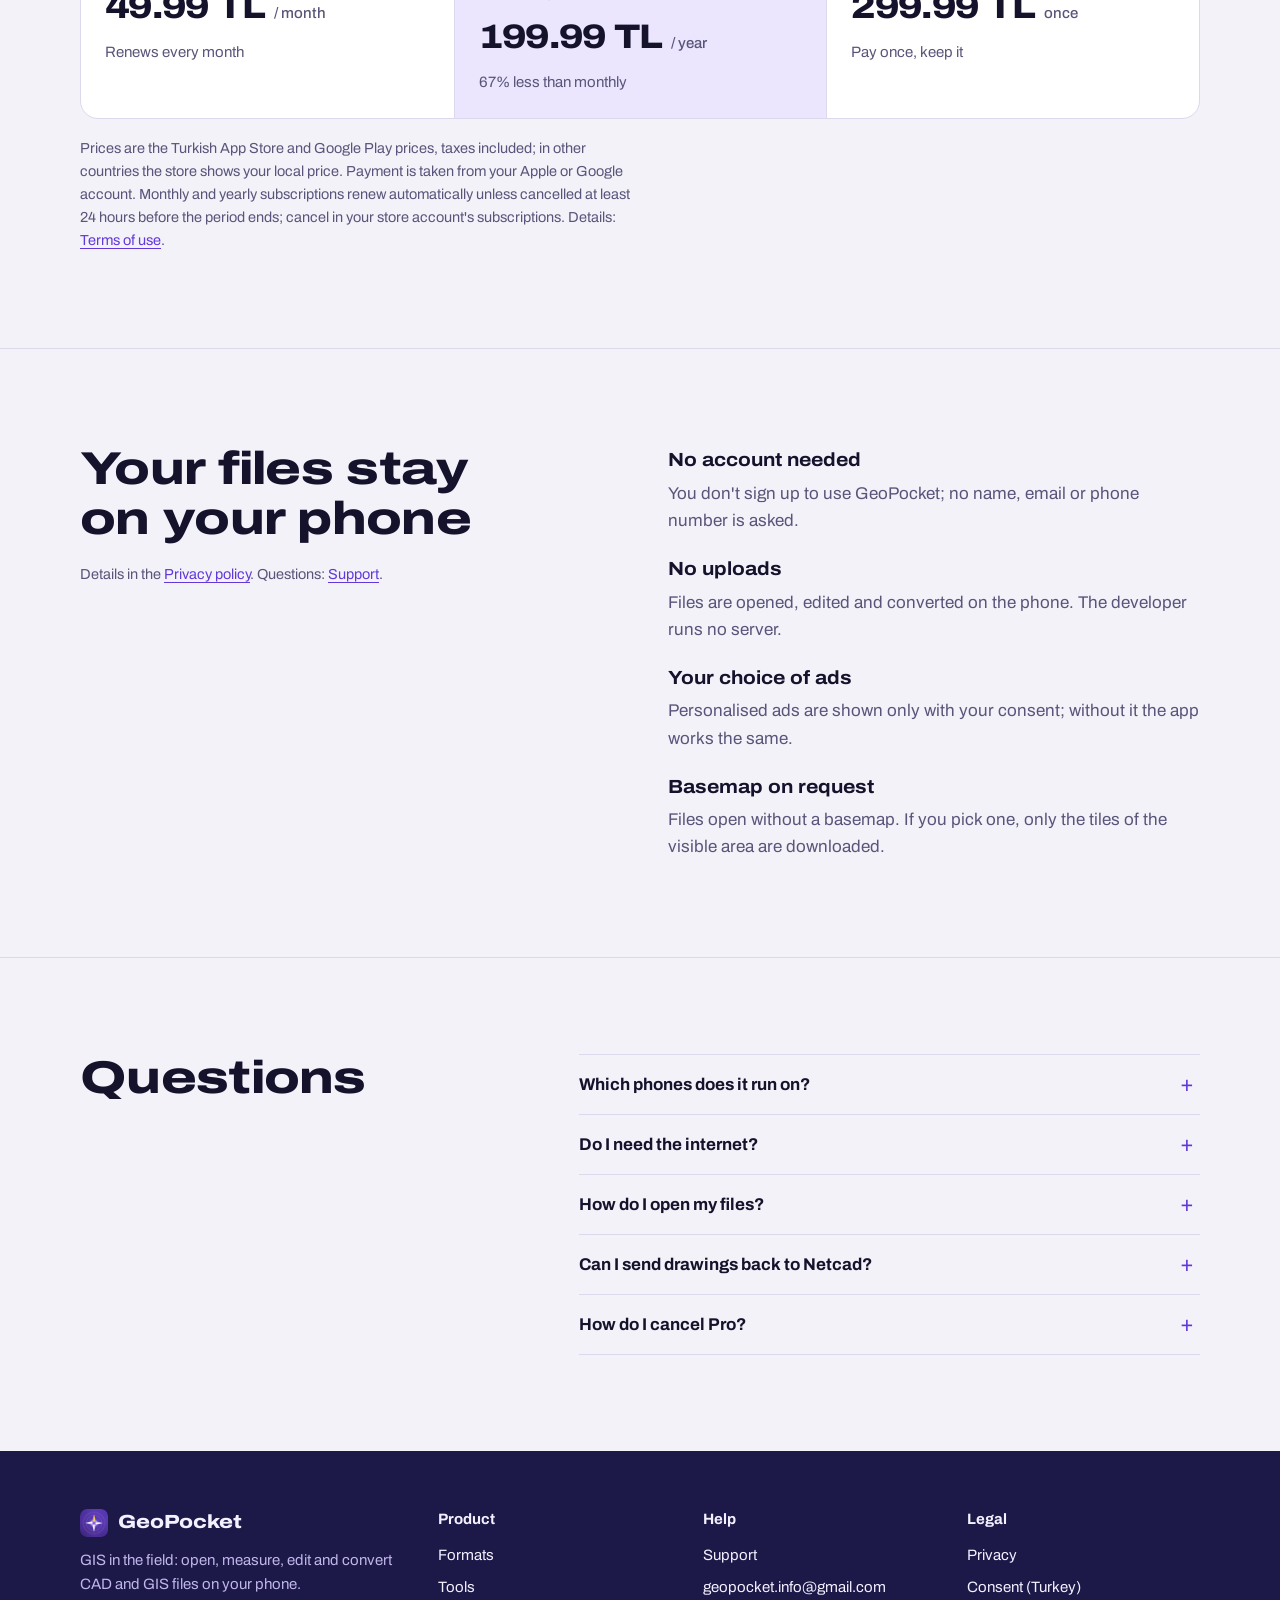
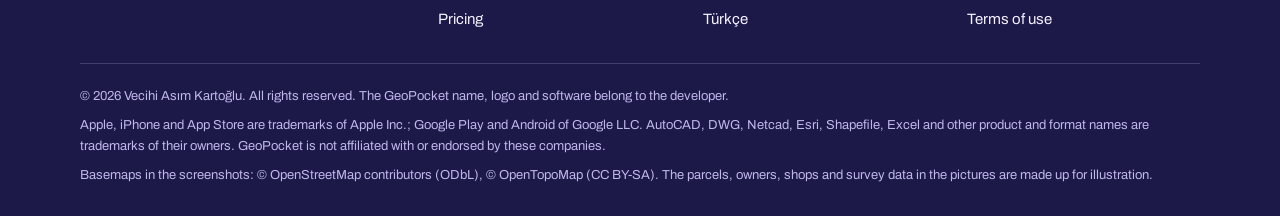
==== commit 89d3058a: "Redesign: phone-first layout, clips from the app, zoning-plan sample, samples page in the new style" ====
--- a/en/index.html
+++ b/en/index.html
@@ -14,12 +14,12 @@
 <meta property="og:description" content="Open Shapefile, GeoPackage, GeoJSON, KML, KMZ, DWG, DXF, Netcad NCZ, CSV, Excel and PDF files on iPhone and Android; measure areas and coordinates, inspect attributes, edit and convert between formats.">
 <meta property="og:url" content="https://vecihiasim.github.io/geopocket/en/">
 <meta property="og:image" content="https://vecihiasim.github.io/geopocket/img/icon-192.png">
-<meta name="theme-color" content="#1e1a4d">
+<meta name="theme-color" content="#1c1848">
 <link rel="icon" type="image/png" sizes="64x64" href="../img/icon-64.png">
 <link rel="apple-touch-icon" href="../img/icon-192.png">
 <link rel="preconnect" href="https://fonts.googleapis.com">
 <link rel="preconnect" href="https://fonts.gstatic.com" crossorigin>
-<link rel="stylesheet" href="https://fonts.googleapis.com/css2?family=Bricolage+Grotesque:opsz,wght@12..96,600;12..96,700;12..96,800&family=Public+Sans:ital,wght@0,400;0,600;0,700;1,400&display=swap">
+<link rel="stylesheet" href="https://fonts.googleapis.com/css2?family=Archivo:ital,wdth,wght@0,62..125,400..800;1,100,400&display=swap">
 <link rel="stylesheet" href="../style.css">
 </head>
 <body>
@@ -27,7 +27,8 @@
 <div class="sheet">
 <header class="site-head"><div class="wrap">
   <a class="brand" href="index.html"><img src="../img/icon-64.png" alt="" width="36" height="36">GeoPocket</a>
-  <nav aria-label="Formats"><a href="#formats">Formats</a><a href="#tools">Tools</a><a href="#pricing">Pricing</a><a href="support.html">Support</a><a class="lang" href="../index.html" hreflang="tr" lang="tr">Türkçe</a></nav>
+  <nav class="site-nav" aria-label="Menu"><a href="#formats">Formats</a><a href="#tools">Tools</a><a href="#pricing">Pricing</a><a href="support.html">Support</a></nav>
+  <div class="lang-switch" role="group" aria-label="Language"><a href="../index.html" hreflang="tr" lang="tr">TR</a><span aria-current="true">EN</span></div>
 </div></header>
 <div class="frame"><span class="tick w">41°04′ N</span><span class="tick n">28°15′ E</span>
 <div class="wrap hero">
@@ -35,13 +36,13 @@
     <h1>Open, measure and edit your GIS data in the field.</h1>
     <p class="lede">GeoPocket opens <strong>Shapefile, GeoPackage, GeoJSON, KML/KMZ, DWG/DXF, Netcad NCZ, CSV/Excel and PDF</strong> files on your phone, with their layers, attributes and coordinate system. Your files are never sent to a server.</p>
     <div class="stores">
-      <span class="store"><small>Coming soon</small><b>App Store</b></span>
-      <span class="store"><small>Coming soon</small><b>Google Play</b></span>
+      <span class="store"><small>iPhone · Coming soon</small><b>App Store</b></span>
+      <span class="store"><small>Android · Coming soon</small><b>Google Play</b></span>
     </div>
   </div>
   <div class="hero-phones">
-    <div class="phone back"><img src="../img/en/ncz_koordinat.webp" alt="Coordinates of stake-out point A1 in a setting-out project" width="624" height="1350" loading="lazy" decoding="async"></div>
-    <div class="phone front"><img src="../img/en/geojson.webp" alt="Attributes of a shop on a shopping-centre floor map" width="624" height="1350" loading="lazy" decoding="async"></div>
+    <div class="phone back"><img src="../img/en/ncz_koordinat.webp" alt="Coordinates of stake-out point A1 in a setting-out project" width="660" height="1434" loading="eager" decoding="async"></div>
+    <div class="phone front"><picture><source media="(prefers-reduced-motion: reduce)" srcset="../img/en/clip_bilgi_poster.webp"><img src="../img/en/clip_bilgi.webp" alt="Attributes of a shop on a shopping-centre floor map" width="480" height="1040" loading="eager"></picture></div>
   </div>
 </div></div>
 </div>
@@ -50,26 +51,29 @@
   <div class="head"><h2>Every format, with its own data</h2><p>Each picture below was taken from the app itself, with sample data made for the purpose. Pick a format.</p></div>
   <div class="atlas">
     <div class="legend" role="tablist" aria-label="Formats"><button role="tab" id="f-gpkg" aria-controls="p-gpkg" aria-selected="true"><span class="sw" style="--c:var(--road)" aria-hidden="true"></span><b>GeoPackage and Shapefile</b><span class="ext">.gpkg, .shp, .zip</span></button><button role="tab" id="f-geojson" aria-controls="p-geojson" aria-selected="false"><span class="sw" style="--c:var(--parcel)" aria-hidden="true"></span><b>GeoJSON</b><span class="ext">.geojson, .json</span></button><button role="tab" id="f-kmz" aria-controls="p-kmz" aria-selected="false"><span class="sw" style="--c:var(--building)" aria-hidden="true"></span><b>KML and KMZ</b><span class="ext">.kml, .kmz</span></button><button role="tab" id="f-dxf" aria-controls="p-dxf" aria-selected="false"><span class="sw line" style="--c:var(--ink)" aria-hidden="true"></span><b>DWG and DXF</b><span class="ext">.dwg, .dxf</span></button><button role="tab" id="f-ncz" aria-controls="p-ncz" aria-selected="false"><span class="sw pt" style="--c:var(--building)" aria-hidden="true"></span><b>Netcad NCZ</b><span class="ext">.ncz</span></button><button role="tab" id="f-csv" aria-controls="p-csv" aria-selected="false"><span class="sw pt" style="--c:var(--farm)" aria-hidden="true"></span><b>CSV and Excel</b><span class="ext">.csv, .xlsx</span></button><button role="tab" id="f-pdf" aria-controls="p-pdf" aria-selected="false"><span class="sw" style="--c:var(--muted)" aria-hidden="true"></span><b>PDF</b><span class="ext">.pdf</span></button></div>
-    <div><div class="plate" role="tabpanel" id="p-gpkg" aria-labelledby="f-gpkg" tabindex="0"><div class="plate-phones"><div class="phone"><img src="../img/en/gpkg.webp" alt="GeoPackage and Shapefile" width="624" height="1350" loading="lazy" decoding="async"></div><div class="phone"><img src="../img/en/gpkg_katmanlar.webp" alt="GeoPackage and Shapefile" width="624" height="1350" loading="lazy" decoding="async"></div></div><div><h3>GeoPackage and Shapefile</h3><p>Open multi-layer GIS projects as they are. The example is the ground floor of a shopping centre: shop, food, service and common-area polygons and entrance, lift and ATM points, each its own layer.</p><ul><li>Show, hide and recolour each layer</li><li>Add layers from another file</li><li>Open a Shapefile as .shp or as a ZIP holding .shp, .dbf, .shx and .prj</li><li>The coordinate system is read from the .prj and the GeoPackage</li></ul></div></div><div class="plate" role="tabpanel" id="p-geojson" aria-labelledby="f-geojson" tabindex="0"><div class="plate-phones"><div class="phone"><img src="../img/en/geojson.webp" alt="GeoJSON" width="624" height="1350" loading="lazy" decoding="async"></div><div class="phone"><img src="../img/en/tablo.webp" alt="GeoJSON" width="624" height="1350" loading="lazy" decoding="async"></div></div><div><h3>GeoJSON</h3><p>Open GeoJSON from QGIS, a web service or another app. Tap a feature to see its area, perimeter and every attribute; search and sort them in the attribute table.</p><ul><li>Area in m² and hectares, perimeter in metres</li><li>Multi-part geometries and polygons with holes</li><li>WGS84 coordinates read out as TM, UTM or latitude/longitude</li></ul></div></div><div class="plate" role="tabpanel" id="p-kmz" aria-labelledby="f-kmz" tabindex="0"><div class="plate-phones"><div class="phone"><img src="../img/en/kmz.webp" alt="KML and KMZ" width="624" height="1350" loading="lazy" decoding="async"></div></div><div><h3>KML and KMZ</h3><p>Open block and parcel boundaries, placemarks and routes made in Google Earth and view them over an OpenStreetMap or OpenTopoMap basemap. The KML inside a KMZ opens by itself.</p><ul><li>Placemark names shown as labels</li><li>The basemap loads only when you pick one</li><li>Send drawings back to Google Earth as KML or KMZ</li></ul></div></div><div class="plate" role="tabpanel" id="p-dxf" aria-labelledby="f-dxf" tabindex="0"><div class="plate-phones"><div class="phone"><img src="../img/en/dxf.webp" alt="DWG and DXF" width="624" height="1350" loading="lazy" decoding="async"></div></div><div><h3>DWG and DXF</h3><p>Open AutoCAD floor plans, site plans and sketches on your phone. Layers, text, arcs and blocks look as drawn; measure room areas and wall lengths with your finger.</p><ul><li>Distance, area and perimeter, snapping to corners</li><li>See drawings in project coordinates over a basemap</li><li>DWG opens read-only; changes are saved as DXF</li></ul></div></div><div class="plate" role="tabpanel" id="p-ncz" aria-labelledby="f-ncz" tabindex="0"><div class="plate-phones"><div class="phone"><img src="../img/en/ncz.webp" alt="Netcad NCZ" width="624" height="1350" loading="lazy" decoding="async"></div><div class="phone"><img src="../img/en/ncz_koordinat.webp" alt="Netcad NCZ" width="624" height="1350" loading="lazy" decoding="async"></div></div><div><h3>Netcad NCZ</h3><p>Open Netcad setting-out and survey files. The example is a setting-out project for block 215, parcel 6: the neighbouring parcels, the setback line, the building footprint and stake-out points A1 to A6.</p><ul><li>Y, X, latitude and longitude, snapping to the point</li><li>TM 3° ITRF96 and ED50, every zone</li><li>Save changes back to NCZ (text is not carried into NCZ)</li></ul></div></div><div class="plate" role="tabpanel" id="p-csv" aria-labelledby="f-csv" tabindex="0"><div class="plate-phones"><div class="phone"><img src="../img/en/csv.webp" alt="CSV and Excel" width="624" height="1350" loading="lazy" decoding="async"></div><div class="phone"><img src="../img/en/xlsx.webp" alt="CSV and Excel" width="624" height="1350" loading="lazy" decoding="async"></div></div><div><h3>CSV and Excel</h3><p>Bring owner, share and area lists and point coordinates onto the map. You choose the coordinate columns and system; GeoPocket marks its guess first. Tables with a WKT geometry column open directly.</p><ul><li>Decimal commas and points</li><li>Excel workbooks with several sheets</li><li>Export the attribute table as CSV or XLSX</li></ul></div></div><div class="plate" role="tabpanel" id="p-pdf" aria-labelledby="f-pdf" tabindex="0"><div class="plate-phones"><div class="phone"><img src="../img/en/pdf.webp" alt="PDF" width="624" height="1350" loading="lazy" decoding="async"></div></div><div><h3>PDF</h3><p>Print the map to a vector PDF with title, scale, coordinate system and legend, and zoom into PDF sheets you receive. The example is the A4 print of the setting-out project.</p><ul><li>A4 and A3, portrait or landscape</li><li>Pages stay sharp as you zoom</li><li>Multi-page PDFs</li></ul></div></div></div>
+    <div class="plates"><div class="plate" role="tabpanel" id="p-gpkg" aria-labelledby="f-gpkg" tabindex="0"><div class="plate-phones"><div class="phone"><img src="../img/en/imar.webp" alt="GeoPackage and Shapefile" width="660" height="1434" loading="lazy" decoding="async"></div><div class="phone extra"><img src="../img/en/gpkg_katmanlar.webp" alt="GeoPackage and Shapefile" width="660" height="1434" loading="lazy" decoding="async"></div></div><div><h3>GeoPackage and Shapefile</h3><p>Open multi-layer GIS projects as they are. The first example is a zoning plan: residential, commercial, school and park areas; tap a plot to see its floor area ratio, coverage and height limit. The second shows the layers of a shopping centre's ground floor.</p><ul><li>Show, hide and recolour each layer</li><li>Add layers from another file</li><li>Open a Shapefile as .shp or as a ZIP holding .shp, .dbf, .shx and .prj</li><li>The coordinate system is read from the .prj and the GeoPackage</li></ul></div></div><div class="plate" role="tabpanel" id="p-geojson" aria-labelledby="f-geojson" tabindex="0"><div class="plate-phones"><div class="phone"><img src="../img/en/geojson.webp" alt="GeoJSON" width="660" height="1434" loading="lazy" decoding="async"></div><div class="phone extra"><img src="../img/en/tablo.webp" alt="GeoJSON" width="660" height="1434" loading="lazy" decoding="async"></div></div><div><h3>GeoJSON</h3><p>Open GeoJSON from QGIS, a web service or another app. Tap a feature to see its area, perimeter and every attribute; search and sort them in the attribute table.</p><ul><li>Area in m² and hectares, perimeter in metres</li><li>Multi-part geometries and polygons with holes</li><li>WGS84 coordinates read out as TM, UTM or latitude/longitude</li></ul></div></div><div class="plate" role="tabpanel" id="p-kmz" aria-labelledby="f-kmz" tabindex="0"><div class="plate-phones"><div class="phone"><img src="../img/en/kmz.webp" alt="KML and KMZ" width="660" height="1434" loading="lazy" decoding="async"></div></div><div><h3>KML and KMZ</h3><p>Open block and parcel boundaries, placemarks and routes made in Google Earth and view them over an OpenStreetMap or OpenTopoMap basemap. The KML inside a KMZ opens by itself.</p><ul><li>Placemark names shown as labels</li><li>The basemap loads only when you pick one</li><li>Send drawings back to Google Earth as KML or KMZ</li></ul></div></div><div class="plate" role="tabpanel" id="p-dxf" aria-labelledby="f-dxf" tabindex="0"><div class="plate-phones"><div class="phone"><img src="../img/en/dxf.webp" alt="DWG and DXF" width="660" height="1434" loading="lazy" decoding="async"></div></div><div><h3>DWG and DXF</h3><p>Open AutoCAD floor plans, site plans and sketches on your phone. Layers, text, arcs and blocks look as drawn; measure room areas and wall lengths with your finger.</p><ul><li>Distance, area and perimeter, snapping to corners</li><li>See drawings in project coordinates over a basemap</li><li>DWG opens read-only; changes are saved as DXF</li></ul></div></div><div class="plate" role="tabpanel" id="p-ncz" aria-labelledby="f-ncz" tabindex="0"><div class="plate-phones"><div class="phone"><img src="../img/en/ncz.webp" alt="Netcad NCZ" width="660" height="1434" loading="lazy" decoding="async"></div><div class="phone extra"><img src="../img/en/ncz_koordinat.webp" alt="Netcad NCZ" width="660" height="1434" loading="lazy" decoding="async"></div></div><div><h3>Netcad NCZ</h3><p>Open Netcad setting-out and survey files. The example is a setting-out project for block 215, parcel 6: the neighbouring parcels, the setback line, the building footprint and stake-out points A1 to A6.</p><ul><li>Y, X, latitude and longitude, snapping to the point</li><li>TM 3° ITRF96 and ED50, every zone</li><li>Save changes back to NCZ (text is not carried into NCZ)</li></ul></div></div><div class="plate" role="tabpanel" id="p-csv" aria-labelledby="f-csv" tabindex="0"><div class="plate-phones"><div class="phone"><img src="../img/en/csv.webp" alt="CSV and Excel" width="660" height="1434" loading="lazy" decoding="async"></div><div class="phone extra"><img src="../img/en/xlsx.webp" alt="CSV and Excel" width="660" height="1434" loading="lazy" decoding="async"></div></div><div><h3>CSV and Excel</h3><p>Bring owner, share and area lists and point coordinates onto the map. You choose the coordinate columns and system; GeoPocket marks its guess first. Tables with a WKT geometry column open directly.</p><ul><li>Decimal commas and points</li><li>Excel workbooks with several sheets</li><li>Export the attribute table as CSV or XLSX</li></ul></div></div><div class="plate" role="tabpanel" id="p-pdf" aria-labelledby="f-pdf" tabindex="0"><div class="plate-phones"><div class="phone"><img src="../img/en/pdf.webp" alt="PDF" width="660" height="1434" loading="lazy" decoding="async"></div></div><div><h3>PDF</h3><p>Print the map to a vector PDF with title, scale, coordinate system and legend, and zoom into PDF sheets you receive. The example is the A4 print of the setting-out project.</p><ul><li>A4 and A3, portrait or landscape</li><li>Pages stay sharp as you zoom</li><li>Multi-page PDFs</li></ul></div></div></div>
   </div>
+  <p class="try"><a href="../samples/">Download the sample files and try them yourself</a>
+    <span>GeoPackage, GeoJSON, KMZ, DXF, NCZ, PDF, Excel, CSV; all data is made up.</span></p>
 </div></section><section class="band" id="tools"><div class="wrap">
   <div class="head"><h2>The tools you need in the field</h2><p>Measuring and reading coordinates are free. Editing and converting open with Pro, or for 15 minutes after a short video.</p></div>
-  <div class="strip"><figure><div class="phone"><img src="../img/en/ncz_koordinat.webp" alt="Coordinates" width="624" height="1350" loading="lazy" decoding="async"></div><figcaption><b>Coordinates</b><span>Tap a point: Y, X, latitude and longitude. Copy them with one tap.</span></figcaption></figure><figure><div class="phone"><img src="../img/en/dxf.webp" alt="Area and distance" width="624" height="1350" loading="lazy" decoding="async"></div><figcaption><b>Area and distance</b><span>Area, perimeter and distance, snapping to corners; undo to correct.</span></figcaption></figure><figure><div class="phone"><img src="../img/en/tablo.webp" alt="Attribute table" width="624" height="1350" loading="lazy" decoding="async"></div><figcaption><b>Attribute table</b><span>Every layer's table: search, sort, jump from a row to its feature.</span></figcaption></figure><figure><div class="phone"><img src="../img/en/donustur.webp" alt="Convert (Pro)" width="624" height="1350" loading="lazy" decoding="async"></div><figcaption><b>Convert (Pro)</b><span>Convert a file without opening it; anything that cannot be carried over is named first.</span></figcaption></figure></div>
+  <div class="strip"><figure><div class="phone"><picture><source media="(prefers-reduced-motion: reduce)" srcset="../img/en/clip_koordinat_poster.webp"><img src="../img/en/clip_koordinat.webp" alt="Coordinates" width="480" height="1040" loading="lazy"></picture></div><figcaption><b>Coordinates</b><span>Tap a point: Y, X, latitude and longitude. Copy them with one tap.</span></figcaption></figure><figure><div class="phone"><picture><source media="(prefers-reduced-motion: reduce)" srcset="../img/en/clip_olcum_poster.webp"><img src="../img/en/clip_olcum.webp" alt="Area and distance" width="480" height="1040" loading="lazy"></picture></div><figcaption><b>Area and distance</b><span>Area, perimeter and distance, snapping to corners; undo to correct.</span></figcaption></figure><figure><div class="phone"><img src="../img/en/tablo.webp" alt="Attribute table" width="660" height="1434" loading="lazy" decoding="async"></div><figcaption><b>Attribute table</b><span>Every layer's table: search, sort, jump from a row to its feature.</span></figcaption></figure><figure><div class="phone"><img src="../img/en/donustur.webp" alt="Convert (Pro)" width="660" height="1434" loading="lazy" decoding="async"></div><figcaption><b>Convert (Pro)</b><span>Convert a file without opening it; anything that cannot be carried over is named first.</span></figcaption></figure></div>
   <p class="note">In edit mode (Pro) draw points, lines and areas or add them by typing their coordinates, and fill in attributes in a form. Changes are kept next to the file and exported when you choose.</p>
 </div></section><section class="band"><div class="wrap">
   <div class="head"><h2>Formats and coordinate systems</h2><p>Files open from the Files app, from another app's Share menu or from email.</p></div>
   <div class="two">
     <div><h3>Formats</h3><div class="scroll"><table>
       <thead><tr><th scope="col">Format</th><th scope="col">Opens</th><th scope="col">Export and convert</th></tr></thead>
-      <tbody><tr><th scope="row">Shapefile (.shp, .zip)</th><td class="y">Yes</td><td class="y">Yes</td></tr><tr><th scope="row">GeoPackage (.gpkg)</th><td class="y">Yes</td><td class="y">Yes</td></tr><tr><th scope="row">GeoJSON (.geojson, .json)</th><td class="y">Yes</td><td class="y">Yes</td></tr><tr><th scope="row">KML / KMZ</th><td class="y">Yes</td><td class="y">Yes</td></tr><tr><th scope="row">DXF</th><td class="y">Yes</td><td class="y">Yes</td></tr><tr><th scope="row">DWG</th><td class="y">Yes</td><td class="n">No, as DXF</td></tr><tr><th scope="row">Netcad NCZ</th><td class="y">Yes</td><td class="y">Yes</td></tr><tr><th scope="row">CSV / Excel (.xlsx)</th><td class="y">Yes</td><td class="y">As a table</td></tr><tr><th scope="row">PDF</th><td class="y">Yes</td><td class="y">As a map print</td></tr></tbody></table></div></div>
+      <tbody><tr><th scope="row">Shapefile (.shp, .zip)</th><td class="y" data-label="Opens">Yes</td><td class="y" data-label="Export">Yes</td></tr><tr><th scope="row">GeoPackage (.gpkg)</th><td class="y" data-label="Opens">Yes</td><td class="y" data-label="Export">Yes</td></tr><tr><th scope="row">GeoJSON (.geojson, .json)</th><td class="y" data-label="Opens">Yes</td><td class="y" data-label="Export">Yes</td></tr><tr><th scope="row">KML / KMZ</th><td class="y" data-label="Opens">Yes</td><td class="y" data-label="Export">Yes</td></tr><tr><th scope="row">DXF</th><td class="y" data-label="Opens">Yes</td><td class="y" data-label="Export">Yes</td></tr><tr><th scope="row">DWG</th><td class="y" data-label="Opens">Yes</td><td class="n" data-label="Export">No, as DXF</td></tr><tr><th scope="row">Netcad NCZ</th><td class="y" data-label="Opens">Yes</td><td class="y" data-label="Export">Yes</td></tr><tr><th scope="row">CSV / Excel (.xlsx)</th><td class="y" data-label="Opens">Yes</td><td class="y" data-label="Export">As a table</td></tr><tr><th scope="row">PDF</th><td class="y" data-label="Opens">Yes</td><td class="y" data-label="Export">As a map print</td></tr></tbody></table></div></div>
     <div><h3>Coordinate systems</h3><div class="scroll"><table>
       <thead><tr><th scope="col">System</th><th scope="col">Datum</th><th scope="col">Coverage</th></tr></thead>
-      <tbody><tr><th scope="row">TM 3° (Gauss-Krüger)</th><td>ITRF96, ED50</td><td>Zones 27°, 30°, 33°, 36°, 39°, 42°, 45°</td></tr><tr><th scope="row">UTM 6°</th><td>WGS84, ED50</td><td>Northern and southern hemisphere, every zone</td></tr><tr><th scope="row">Geographic</th><td>WGS84</td><td>Latitude and longitude; degrees or degrees, minutes, seconds</td></tr><tr><th scope="row">Web Mercator</th><td>WGS84</td><td>EPSG:3857</td></tr><tr><th scope="row">From the file</th><td>.prj, GeoPackage, EPSG code</td><td>Read automatically, changed when you choose</td></tr></tbody></table></div></div>
+      <tbody><tr><th scope="row">TM 3° (Gauss-Krüger)</th><td data-label="Datum">ITRF96, ED50</td><td data-label="Coverage">Zones 27°, 30°, 33°, 36°, 39°, 42°, 45°</td></tr><tr><th scope="row">UTM 6°</th><td data-label="Datum">WGS84, ED50</td><td data-label="Coverage">Northern and southern hemisphere, every zone</td></tr><tr><th scope="row">Geographic</th><td data-label="Datum">WGS84</td><td data-label="Coverage">Latitude and longitude; degrees or degrees, minutes, seconds</td></tr><tr><th scope="row">Web Mercator</th><td data-label="Datum">WGS84</td><td data-label="Coverage">EPSG:3857</td></tr><tr><th scope="row">From the file</th><td data-label="Datum">.prj, GeoPackage, EPSG code</td><td data-label="Coverage">Read automatically, changed when you choose</td></tr></tbody></table></div></div>
   </div>
 </div></section><section class="band" id="pricing"><div class="wrap">
   <div class="head"><h2>Start free, go Pro when you need it</h2><p>Opening every file and measuring are always free. Pro unlocks editing, export and conversion for good and removes ads.</p></div>
   <div class="pricing">
-    <div class="scroll"><table>
+    <div class="tiers"><div class="tier"><b>Free</b><span>With ads</span><ul><li class="on">Open and view every format</li><li class="on">Area, distance and coordinate measurement</li><li class="on">Layers, attribute table, basemap</li><li class="off">Editing and adding by coordinates</li><li class="off">Export and format conversion</li><li class="off">No ads</li></ul></div><div class="tier"><b>Video pass</b><span>Watch a short video</span><ul><li class="on">Open and view every format</li><li class="on">Area, distance and coordinate measurement</li><li class="on">Layers, attribute table, basemap</li><li class="on">Editing and adding by coordinates (15 minutes)</li><li class="on">Export and format conversion (15 minutes)</li><li class="off">No ads</li></ul></div><div class="tier pro"><b>Pro</b><span>Subscription or one-off</span><ul><li class="on">Open and view every format</li><li class="on">Area, distance and coordinate measurement</li><li class="on">Layers, attribute table, basemap</li><li class="on">Editing and adding by coordinates</li><li class="on">Export and format conversion</li><li class="on">No ads</li></ul></div></div>
+    <div class="scroll compare"><table>
       <colgroup><col><col><col><col class="pro"></colgroup>
       <thead><tr><th scope="col"><span class="sr">Feature</span></th>
         <th scope="col"><b>Free</b><span>With ads</span></th>
@@ -82,6 +86,9 @@
 </div></section><section class="band"><div class="wrap privacy">
   <div><h2>Your files stay on your phone</h2><p class="note">Details in the <a href="privacy.html">Privacy policy</a>. Questions: <a href="support.html">Support</a>.</p></div>
   <dl><div><dt>No account needed</dt><dd>You don't sign up to use GeoPocket; no name, email or phone number is asked.</dd></div><div><dt>No uploads</dt><dd>Files are opened, edited and converted on the phone. The developer runs no server.</dd></div><div><dt>Your choice of ads</dt><dd>Personalised ads are shown only with your consent; without it the app works the same.</dd></div><div><dt>Basemap on request</dt><dd>Files open without a basemap. If you pick one, only the tiles of the visible area are downloaded.</dd></div></dl>
+</div></section><section class="band" id="faq"><div class="wrap faq">
+  <h2>Questions</h2>
+  <div><details><summary>Which phones does it run on?</summary><p>iPhone with iOS 15 or later and Android 10 or later. On a tablet it opens in the phone layout.</p></details><details><summary>Do I need the internet?</summary><p>No. Files are opened and processed on the phone. Only the optional basemap downloads map tiles.</p></details><details><summary>How do I open my files?</summary><p>Choose GeoPocket from the Files app, from email or from another app's Share menu, or tap Add file in GeoPocket. A Shapefile opens as one ZIP holding the .shp, .dbf, .shx and .prj.</p></details><details><summary>Can I send drawings back to Netcad?</summary><p>Yes, save the drawing as NCZ. Text is not carried into NCZ, and you are told before exporting. Netcad opens DXF too.</p></details><details><summary>How do I cancel Pro?</summary><p>On iPhone: Settings › Apple Account › Subscriptions. On Android: Google Play › Payments & subscriptions. Deleting the app does not cancel a subscription.</p></details></div>
 </div></section>
 </main>
 <footer class="site-foot"><div class="wrap">
--- a/style.css
+++ b/style.css
@@ -1,195 +1,206 @@
-/* GeoPocket website. The theme is a map sheet: an indigo sheet with contour lines and a coordinate frame,
-   layer colours from the app, legends instead of cards. */
+/* GeoPocket website (draft 2). The map sheet – an indigo sheet with contour lines and a coordinate frame – is the one
+   bold element; the rest is quiet paper. Phone first: swipe rows instead of grids, lists instead of wide tables. */
 :root {
-  --paper: #f6f6fb;
+  --paper: #f3f2f9;
   --surface: #ffffff;
-  --ink: #1b1838;
-  --muted: #5a5677;
-  --line: #dddaec;
-  --sheet: #1e1a4d;          /* the app bar, the map sheet */
+  --ink: #15122c;
+  --muted: #59557a;
+  --line: #dcd9ec;
+  --sheet: #1c1848;
   --sheet-ink: #f3f1ff;
-  --sheet-muted: #bdb5e8;
-  --accent: #6236d9;
+  --sheet-muted: #bfb6ea;
+  --accent: #6238db;
   --accent-ink: #ffffff;
-  --accent-soft: #ece7fd;
+  --accent-soft: #ebe5fd;
+  --yes: #0d8a7b;
+  --no: #8a86a6;
+  --road: #7c3aed;
   --parcel: #0f8c7e;
   --building: #d9265b;
-  --road: #7c3aed;
   --farm: #c28a04;
-  --water: #0284c7;
-  --forest: #15803d;
-  --display: "Bricolage Grotesque", "Segoe UI", system-ui, sans-serif;
-  --body: "Public Sans", "Segoe UI", system-ui, sans-serif;
+  --font: "Archivo", "Segoe UI", system-ui, sans-serif;
   color-scheme: light;
 }
 @media (prefers-color-scheme: dark) {
   :root:not([data-theme="light"]) {
-    --paper: #100e24; --surface: #19163a; --ink: #ecebf8; --muted: #a9a4c8; --line: #2e2a55;
-    --sheet: #1a1645; --accent: #a68cff; --accent-ink: #160f3a; --accent-soft: #272056;
-    --parcel: #35c2b1; --building: #ff6b93; --road: #b18cff; --farm: #e9b43a; --water: #49b6ef; --forest: #4ccb7c;
+    --paper: #0f0d22; --surface: #18153a; --ink: #eceaf8; --muted: #a9a4c8; --line: #2d2954;
+    --sheet: #18143f; --accent: #a68cff; --accent-ink: #150f38; --accent-soft: #261f55;
+    --yes: #3cc4b2; --no: #7d789c; --road: #b18cff; --parcel: #35c2b1; --building: #ff6b93; --farm: #e9b43a;
     color-scheme: dark;
   }
 }
 :root[data-theme="dark"] {
-  --paper: #100e24; --surface: #19163a; --ink: #ecebf8; --muted: #a9a4c8; --line: #2e2a55;
-  --sheet: #1a1645; --accent: #a68cff; --accent-ink: #160f3a; --accent-soft: #272056;
-  --parcel: #35c2b1; --building: #ff6b93; --road: #b18cff; --farm: #e9b43a; --water: #49b6ef; --forest: #4ccb7c;
+  --paper: #0f0d22; --surface: #18153a; --ink: #eceaf8; --muted: #a9a4c8; --line: #2d2954;
+  --sheet: #18143f; --accent: #a68cff; --accent-ink: #150f38; --accent-soft: #261f55;
+  --yes: #3cc4b2; --no: #7d789c; --road: #b18cff; --parcel: #35c2b1; --building: #ff6b93; --farm: #e9b43a;
   color-scheme: dark;
 }
 
 * { box-sizing: border-box; }
-html { scroll-behavior: smooth; }
+html { scroll-behavior: smooth; scroll-padding-top: 72px; }
 @media (prefers-reduced-motion: reduce) { html { scroll-behavior: auto; } }
-body { margin: 0; background: var(--paper); color: var(--ink); font: 17px/1.6 var(--body); -webkit-text-size-adjust: 100%; }
+body { margin: 0; background: var(--paper); color: var(--ink); font: 400 17px/1.6 var(--font);
+       font-variation-settings: "wdth" 100; -webkit-text-size-adjust: 100%; }
 img { max-width: 100%; height: auto; display: block; }
 a { color: var(--accent); text-underline-offset: 3px; }
-a:focus-visible, button:focus-visible { outline: 3px solid var(--accent); outline-offset: 3px; border-radius: 6px; }
-h1, h2, h3 { font-family: var(--display); line-height: 1.1; text-wrap: balance; margin: 0; letter-spacing: -0.01em; }
-h2 { font-size: clamp(30px, 4.6vw, 46px); font-weight: 700; }
-h3 { font-size: 21px; font-weight: 650; }
+a:focus-visible, button:focus-visible, summary:focus-visible { outline: 3px solid var(--accent); outline-offset: 3px; border-radius: 6px; }
+h1, h2, h3 { margin: 0; line-height: 1.08; text-wrap: balance; font-weight: 800; font-variation-settings: "wdth" 125;
+             letter-spacing: -0.015em; }
+h2 { font-size: clamp(28px, 4.4vw, 46px); }
+h3 { font-size: 22px; font-variation-settings: "wdth" 112; }
 p { margin: 0; }
+.num { font-variant-numeric: tabular-nums; }
 .wrap { max-width: 1160px; margin: 0 auto; padding-left: max(20px, env(safe-area-inset-left, 0px));
         padding-right: max(20px, env(safe-area-inset-right, 0px)); }
 .skip { position: absolute; left: -999px; }
-.skip:focus { left: 16px; top: 16px; z-index: 20; background: var(--surface); padding: 8px 12px; }
-
-/* ---- the map sheet: header + hero ---------------------------------------------------------------- */
-.sheet { background: var(--sheet) url(img/contours.svg) center / cover no-repeat; color: var(--sheet-ink); position: relative; }
-.sheet.sub { background-image: none; }
+.skip:focus { left: 16px; top: 16px; z-index: 30; background: var(--surface); padding: 8px 12px; }
 .sr { position: absolute; width: 1px; height: 1px; overflow: hidden; clip: rect(0 0 0 0); white-space: nowrap; }
-.site-head .wrap { display: flex; align-items: center; justify-content: space-between; gap: 20px; padding-block: 18px; flex-wrap: wrap; }
-.brand { display: flex; align-items: center; gap: 11px; color: var(--sheet-ink); text-decoration: none;
-         font: 700 21px/1 var(--display); }
-.brand img { width: 36px; height: 36px; border-radius: 9px; }
-.site-head nav { display: flex; align-items: center; gap: 4px 22px; flex-wrap: wrap; font-size: 15.5px; }
-.site-head nav a { color: var(--sheet-ink); text-decoration: none; opacity: .86; }
-.site-head nav a:hover { opacity: 1; text-decoration: underline; }
-.site-head nav a[aria-current="page"] { opacity: 1; text-decoration: underline; }
-.site-head nav .lang { border: 1px solid rgba(255,255,255,.35); border-radius: 999px; padding: 3px 11px; opacity: 1; }
-
-/* coordinate frame: ticks and graticule values on the sheet edge, as on a printed map */
-.frame { position: relative; margin-inline: max(20px, env(safe-area-inset-left, 0px)); border: 1px solid rgba(206,196,255,.35);
-         border-bottom: 0; }
-.frame::before, .frame::after { content: ""; position: absolute; left: -1px; right: -1px; height: 7px;
+
+/* ---- map sheet: header + hero -------------------------------------------------------------------- */
+.sheet { background: var(--sheet) url(img/contours.svg) center / cover no-repeat; color: var(--sheet-ink); }
+.sheet.sub { background-size: 1400px auto; background-position: right -200px top -120px; }
+.site-head .wrap { display: grid; grid-template-columns: auto 1fr auto; align-items: center; gap: 8px 28px; padding-block: 14px; }
+.brand { display: flex; align-items: center; gap: 10px; color: var(--sheet-ink); text-decoration: none;
+         font-weight: 800; font-size: 20px; font-variation-settings: "wdth" 118; }
+.brand img { width: 34px; height: 34px; border-radius: 9px; }
+.site-nav { display: flex; gap: 26px; justify-content: flex-end; font-size: 15.5px; }
+.site-nav a { color: var(--sheet-ink); text-decoration: none; opacity: .85; white-space: nowrap; }
+.site-nav a:hover, .site-nav a[aria-current="page"] { opacity: 1; text-decoration: underline; }
+.lang-switch { display: inline-flex; border: 1px solid rgba(255,255,255,.35); border-radius: 999px; padding: 2px; font-size: 13px; font-weight: 700; }
+.lang-switch > * { padding: 4px 11px; border-radius: 999px; color: var(--sheet-ink); text-decoration: none; }
+.lang-switch span { background: var(--sheet-ink); color: var(--sheet); }
+
+.frame { position: relative; margin-inline: max(20px, env(safe-area-inset-left, 0px)); border: 1px solid rgba(206,196,255,.32); border-bottom: 0; }
+.frame::before { content: ""; position: absolute; inset: 0 -1px auto; height: 7px;
   background: repeating-linear-gradient(90deg, rgba(206,196,255,.55) 0 1px, transparent 1px 80px); }
-.frame::before { top: 0; }
-.frame::after { display: none; }
-.tick { position: absolute; font: 500 12px/1 var(--body); font-variant-numeric: tabular-nums; color: var(--sheet-muted); }
-.tick.n { top: 12px; right: 14px; }
-.tick.w { top: 12px; left: 14px; }
-.hero { display: grid; grid-template-columns: minmax(0, 1.05fr) minmax(0, .95fr); gap: 40px; align-items: end;
-        padding-block: 64px 0; }
-.hero h1 { font-size: clamp(40px, 6.4vw, 76px); font-weight: 750; letter-spacing: -0.025em; line-height: 1.02; }
-.hero .lede { font-size: 19px; color: var(--sheet-muted); margin-top: 22px; max-width: 34em; }
-.hero .lede strong { color: var(--sheet-ink); font-weight: 600; }
+.tick { position: absolute; top: 12px; font-size: 12px; font-variant-numeric: tabular-nums; color: var(--sheet-muted); }
+.tick.w { left: 14px; } .tick.n { right: 14px; }
+.hero { display: grid; grid-template-columns: minmax(0, 1.05fr) minmax(0, .95fr); gap: 40px; align-items: end; padding-block: 64px 0; }
+.hero h1 { font-size: clamp(36px, 6vw, 72px); letter-spacing: -0.025em; line-height: 1.02; }
+.lede { font-size: 19px; color: var(--sheet-muted); margin-top: 22px; max-width: 34em; }
+.lede strong { color: var(--sheet-ink); font-weight: 600; }
 .hero-text { padding-bottom: 72px; }
-.stores { display: flex; flex-wrap: wrap; gap: 12px; margin-top: 30px; align-items: center; }
-.store { display: inline-flex; flex-direction: column; gap: 2px; padding: 10px 18px; border-radius: 12px;
-         border: 1px solid rgba(255,255,255,.4); color: var(--sheet-ink); text-decoration: none; min-width: 150px; }
+.stores { display: flex; flex-wrap: wrap; gap: 12px; margin-top: 28px; }
+.store { display: inline-flex; flex-direction: column; gap: 1px; padding: 10px 18px; border-radius: 12px; min-width: 148px;
+         border: 1px solid rgba(255,255,255,.4); color: var(--sheet-ink); }
 .store small { font-size: 12px; color: var(--sheet-muted); }
-.store b { font: 650 17px/1.2 var(--display); }
-.hero-phones { position: relative; display: flex; justify-content: center; align-items: flex-end; min-height: 100%; }
-.hero-phones .phone { width: min(300px, 62%); margin-bottom: -2px; }
-.hero-phones .phone.back { position: absolute; width: min(250px, 50%); left: 4%; bottom: 46px; transform: rotate(-5deg); opacity: .96; }
-.hero-phones .phone.front { margin-left: 30%; }
-
-/* a phone: the app screenshot inside a thin bezel */
-.phone { border-radius: 34px; padding: 9px; background: #0d0b20; box-shadow: 0 30px 60px -28px rgba(10, 6, 40, .55);
-         border: 1px solid rgba(255,255,255,.12); }
-.phone img { border-radius: 26px; width: 100%; aspect-ratio: 780 / 1688; object-fit: cover; background: #e9e7f3; }
-.hero-phones .phone { border-radius: 34px 34px 0 0; padding-bottom: 0; }
-.hero-phones .phone img { border-radius: 26px 26px 0 0; aspect-ratio: 780 / 1450; object-position: top; }
-.hero-phones .phone.back { border-radius: 30px; padding-bottom: 8px; }
-.hero-phones .phone.back img { border-radius: 23px; aspect-ratio: 780 / 1688; }
-
-/* ---- sections --------------------------------------------------------------------------------------- */
+.store b { font-size: 17px; font-variation-settings: "wdth" 112; }
+.hero-phones { position: relative; display: flex; justify-content: center; align-items: flex-end; }
+.hero-phones .phone { width: min(300px, 62%); margin-left: 30%; position: relative; z-index: 1;
+                      border-radius: 34px 34px 0 0; padding-bottom: 0; }
+.hero-phones .phone img { border-radius: 26px 26px 0 0; aspect-ratio: 660 / 1240; object-position: top; }
+.hero-phones .phone.back { position: absolute; width: min(250px, 50%); left: 4%; bottom: 46px; margin: 0; z-index: 0;
+                           transform: rotate(-5deg); border-radius: 30px; padding-bottom: 8px; }
+.hero-phones .phone.back img { border-radius: 23px; aspect-ratio: 660 / 1434; }
+
+.phone { border-radius: 34px; padding: 9px; background: #0d0b20; border: 1px solid rgba(255,255,255,.12);
+         box-shadow: 0 30px 60px -28px rgba(10, 6, 40, .55); }
+.phone picture { display: block; }
+.phone img { border-radius: 26px; width: 100%; aspect-ratio: 660 / 1434; object-fit: cover; background: #e9e7f3; }
+
+/* ---- sections ------------------------------------------------------------------------------------ */
 section.band { padding-block: 96px; }
 section.band + section.band { border-top: 1px solid var(--line); }
-.head { display: grid; grid-template-columns: minmax(0, 1fr) minmax(0, 1fr); gap: 20px 48px; align-items: end; margin-bottom: 48px; }
+.head { display: grid; grid-template-columns: minmax(0, 1fr) minmax(0, 1fr); gap: 16px 48px; align-items: end; margin-bottom: 44px; }
 .head p { color: var(--muted); font-size: 18px; max-width: 36em; }
-
-/* format legend: the formats are listed like a map legend; picking one shows it in the app */
+.note { color: var(--muted); font-size: 14.5px; margin-top: 18px; max-width: 70ch; }
+
+/* formats: a map legend on the left picks a plate (desktop); on phones the plates swipe and the legend follows */
 .atlas { display: grid; grid-template-columns: minmax(0, 300px) minmax(0, 1fr); gap: 48px; align-items: start; }
 .legend { display: flex; flex-direction: column; border-top: 1px solid var(--line); }
-.legend button { all: unset; box-sizing: border-box; cursor: pointer; display: grid; grid-template-columns: 22px minmax(0, 1fr); gap: 2px 14px;
-                 padding: 15px 12px; border-bottom: 1px solid var(--line); border-radius: 0; }
+.legend button { all: unset; box-sizing: border-box; cursor: pointer; display: grid; grid-template-columns: 22px minmax(0, 1fr);
+                 gap: 2px 14px; padding: 14px 12px; border-bottom: 1px solid var(--line); }
 .legend button:hover { background: var(--accent-soft); }
 .legend button[aria-selected="true"] { background: var(--accent-soft); box-shadow: inset 3px 0 0 var(--accent); }
 .legend .sw { grid-row: span 2; width: 18px; height: 18px; margin-top: 4px; border-radius: 4px; border: 2px solid var(--c);
               background: color-mix(in srgb, var(--c) 22%, transparent); }
 .legend .sw.line { height: 0; border-width: 2px 0 0; border-radius: 0; margin-top: 13px; background: none; }
 .legend .sw.pt { width: 12px; height: 12px; margin: 7px 3px; border-radius: 50%; background: var(--c); }
-.legend b { font: 650 18px/1.3 var(--display); }
-.legend span.ext { color: var(--muted); font-size: 14px; font-variant-numeric: tabular-nums; }
+.legend b { font-size: 17.5px; font-weight: 700; font-variation-settings: "wdth" 108; }
+.legend .ext { color: var(--muted); font-size: 14px; }
 .plate { display: grid; grid-template-columns: minmax(0, 1.3fr) minmax(0, 1fr); gap: 40px; align-items: center; }
 .plate[hidden] { display: none; }
 .plate-phones { display: flex; gap: 18px; align-items: flex-start; }
 .plate-phones .phone { flex: 1 1 0; min-width: 0; max-width: 290px; }
 .plate-phones .phone + .phone { margin-top: 56px; }
-.plate h3 { font-size: 30px; margin-bottom: 14px; }
+.plate h3 { font-size: 28px; margin-bottom: 12px; }
 .plate p { color: var(--muted); }
-.plate ul { margin: 18px 0 0; padding: 0; list-style: none; display: grid; gap: 10px; }
+.plate ul { margin: 18px 0 0; padding: 0; list-style: none; display: grid; gap: 9px; }
 .plate li { padding-left: 22px; position: relative; }
-.plate li::before { content: ""; position: absolute; left: 0; top: .62em; width: 10px; height: 2px; background: var(--accent); }
-.plate .meta { margin-top: 20px; font-size: 14px; color: var(--muted); }
-
-/* tools: a strip of phones with what each tool does */
+.plate li::before { content: ""; position: absolute; left: 0; top: .66em; width: 10px; height: 2px; background: var(--accent); }
+
+.try { margin-top: 40px; display: flex; flex-wrap: wrap; gap: 6px 16px; align-items: baseline; padding: 18px 22px;
+       border: 1px dashed var(--accent); border-radius: 14px; }
+.try a { font-weight: 700; font-size: 17.5px; }
+.try span { color: var(--muted); font-size: 15px; }
+
+/* tools */
 .strip { display: grid; grid-template-columns: repeat(4, minmax(0, 1fr)); gap: 28px; }
 .strip figure { margin: 0; }
-.strip figcaption { margin-top: 18px; }
-.strip figcaption b { display: block; font: 650 19px/1.25 var(--display); margin-bottom: 6px; }
+.strip figcaption { margin-top: 16px; }
+.strip figcaption b { display: block; font-size: 19px; font-weight: 700; font-variation-settings: "wdth" 110; margin-bottom: 4px; }
 .strip figcaption span { color: var(--muted); font-size: 15.5px; }
 
-/* tables: formats, coordinate systems, prices */
+/* tables */
 .scroll { overflow-x: auto; -webkit-overflow-scrolling: touch; }
 table { border-collapse: collapse; width: 100%; font-variant-numeric: tabular-nums; }
 th, td { text-align: left; padding: 13px 16px; border-bottom: 1px solid var(--line); vertical-align: top; }
 thead th { font-size: 14px; color: var(--muted); font-weight: 600; border-bottom: 2px solid var(--ink); }
 tbody th { font-weight: 600; }
-td.y { color: var(--parcel); font-weight: 700; }
-td.n { color: var(--muted); }
-.two { display: grid; grid-template-columns: minmax(0, 1.2fr) minmax(0, .8fr); gap: 56px; }
-.two > div > h3 { margin-bottom: 18px; }
-.note { color: var(--muted); font-size: 14.5px; margin-top: 16px; }
-
+td.y { color: var(--yes); font-weight: 700; }
+td.n { color: var(--no); }
+.two { display: grid; grid-template-columns: minmax(0, 1.15fr) minmax(0, .85fr); gap: 56px; }
+.two h3 { margin-bottom: 16px; }
+
+/* pricing: comparison table on wide screens, one block per tier on phones */
 .pricing { border: 1px solid var(--line); border-radius: 18px; background: var(--surface); overflow: hidden; }
-.pricing table { min-width: 640px; }
-.pricing th, .pricing td { padding: 16px 22px; text-align: center; }
-.pricing th:first-child, .pricing td:first-child { text-align: left; }
-.pricing thead th { border-bottom: 1px solid var(--line); color: var(--ink); vertical-align: bottom; }
-.pricing thead th b { display: block; font: 700 22px/1.2 var(--display); }
-.pricing thead th span { display: block; font-weight: 400; color: var(--muted); font-size: 14px; margin-top: 4px; }
-.pricing col.pro { background: var(--accent-soft); }
-.pricing tbody tr:last-child td, .pricing tbody tr:last-child th { border-bottom: 0; }
+.compare table { min-width: 620px; }
+.compare th, .compare td { padding: 15px 22px; text-align: center; }
+.compare th:first-child, .compare td:first-child { text-align: left; }
+.compare thead th { border-bottom: 1px solid var(--line); color: var(--ink); vertical-align: bottom; }
+.compare thead th b { display: block; font-size: 21px; font-variation-settings: "wdth" 115; }
+.compare thead th span { display: block; font-weight: 400; color: var(--muted); font-size: 14px; margin-top: 3px; }
+.compare col.pro { background: var(--accent-soft); }
+.compare tbody tr:last-child > * { border-bottom: 0; }
+.tiers { display: none; }
 .plans { display: grid; grid-template-columns: repeat(3, minmax(0, 1fr)); border-top: 1px solid var(--line); }
-.plan { padding: 26px 24px; display: flex; flex-direction: column; gap: 6px; }
+.plan { padding: 24px; display: flex; flex-direction: column; gap: 5px; }
 .plan + .plan { border-left: 1px solid var(--line); }
 .plan .name { font-weight: 600; }
-.plan .price { font: 750 34px/1.1 var(--display); font-variant-numeric: tabular-nums; letter-spacing: -0.02em; }
-.plan .price small { font: 500 15px var(--body); color: var(--muted); letter-spacing: 0; }
+.plan .price { font-size: 34px; font-weight: 800; font-variation-settings: "wdth" 115; font-variant-numeric: tabular-nums; letter-spacing: -0.02em; }
+.plan .price small { font-size: 15px; font-weight: 500; color: var(--muted); letter-spacing: 0; font-variation-settings: "wdth" 100; }
 .plan .what { color: var(--muted); font-size: 15px; }
 .plan.best { background: var(--accent-soft); }
-.plan .tag { align-self: flex-start; background: var(--accent); color: var(--accent-ink); font-size: 13px; font-weight: 600;
+.plan .tag { align-self: flex-start; background: var(--accent); color: var(--accent-ink); font-size: 13px; font-weight: 700;
              border-radius: 999px; padding: 2px 10px; }
 
+/* privacy + faq */
 .privacy { display: grid; grid-template-columns: minmax(0, 1fr) minmax(0, 1fr); gap: 56px; align-items: start; }
-.privacy dl { margin: 0; display: grid; gap: 22px; }
-.privacy dt { font: 650 19px/1.3 var(--display); }
+.privacy dl { margin: 0; display: grid; gap: 20px; }
+.privacy dt { font-size: 19px; font-weight: 700; font-variation-settings: "wdth" 110; }
 .privacy dd { margin: 4px 0 0; color: var(--muted); }
+.faq { display: grid; grid-template-columns: minmax(0, 1fr) minmax(0, 1.4fr); gap: 56px; align-items: start; }
+.faq details { border-bottom: 1px solid var(--line); }
+.faq details:first-child { border-top: 1px solid var(--line); }
+.faq summary { cursor: pointer; list-style: none; padding: 16px 36px 16px 0; font-weight: 700; position: relative; }
+.faq summary::-webkit-details-marker { display: none; }
+.faq summary::after { content: "+"; position: absolute; right: 6px; top: 12px; font-size: 22px; font-weight: 400; color: var(--accent); }
+.faq details[open] summary::after { content: "–"; }
+.faq details p { color: var(--muted); padding: 0 0 18px; max-width: 64ch; }
 
 /* ---- documents (privacy, consent, terms, support) ------------------------------------------------- */
-.doc-title { padding-block: 44px 52px; }
-.doc-title h1 { font-size: clamp(34px, 5vw, 54px); font-weight: 750; max-width: 18em; }
-.doc-title p { color: var(--sheet-muted); margin-top: 14px; }
+.doc-title { padding-block: 36px 48px; }
+.doc-title h1 { font-size: clamp(30px, 5vw, 52px); max-width: 18em; }
+.doc-title p { color: var(--sheet-muted); margin-top: 12px; }
 .doc { display: grid; grid-template-columns: minmax(0, 240px) minmax(0, 720px); gap: 64px; padding-block: 56px 96px; }
 .toc { position: sticky; top: 24px; align-self: start; font-size: 15px; }
 .toc ol { margin: 0; padding: 0 0 0 20px; display: grid; gap: 8px; color: var(--muted); }
 .toc a { color: var(--ink); text-decoration: none; }
 .toc a:hover { color: var(--accent); text-decoration: underline; }
-.toc p { font-weight: 600; margin-bottom: 12px; }
-.doc article h2 { font-size: 26px; margin: 48px 0 14px; scroll-margin-top: 20px; }
+.toc p { font-weight: 700; margin-bottom: 12px; }
+.doc article h2 { font-size: 25px; margin: 46px 0 14px; scroll-margin-top: 20px; font-variation-settings: "wdth" 112; }
 .doc article h2:first-child { margin-top: 0; }
-.doc article h3 { font-size: 19px; margin: 28px 0 8px; }
+.doc article h3 { font-size: 19px; margin: 26px 0 8px; }
 .doc article p, .doc article li { max-width: 68ch; }
 .doc article p + p, .doc article p + ul, .doc article ul + p, .doc article table + p { margin-top: 14px; }
 .doc article ul, .doc article ol { padding-left: 22px; margin: 12px 0 0; display: grid; gap: 8px; }
@@ -198,48 +209,127 @@
 .callout { border-left: 3px solid var(--accent); background: var(--accent-soft); padding: 16px 20px; border-radius: 0 12px 12px 0; margin-top: 18px; }
 .mail { font-weight: 600; user-select: all; }
 
+/* ---- sample files ------------------------------------------------------------------------------- */
+.doc-title h1 span { color: var(--sheet-muted); font-weight: 700; }
+.samples { padding-block: 48px 88px; display: grid; gap: 32px; max-width: 900px; }
+.how { display: grid; grid-template-columns: minmax(0, 1fr) minmax(0, 1fr); gap: 32px; }
+.how h2 { font-size: 21px; font-variation-settings: "wdth" 112; margin-bottom: 8px; }
+.how ol { margin: 0; padding-left: 20px; display: grid; gap: 6px; color: var(--muted); }
+.files { list-style: none; margin: 0; padding: 0; border-top: 1px solid var(--line); }
+.files li { border-bottom: 1px solid var(--line); }
+.file { display: grid; grid-template-columns: 22px minmax(0, 1fr) auto; gap: 2px 14px; padding: 16px 8px; color: var(--ink);
+        text-decoration: none; align-items: baseline; }
+.file:hover { background: var(--accent-soft); }
+.file .sw { grid-row: span 3; width: 14px; height: 14px; border-radius: 4px; border: 2px solid var(--c);
+            background: color-mix(in srgb, var(--c) 22%, transparent); align-self: start; margin-top: 5px; }
+.file .fn { font-weight: 700; color: var(--accent); overflow-wrap: anywhere; }
+.file .meta { color: var(--muted); font-size: 14px; font-variant-numeric: tabular-nums; white-space: nowrap; }
+.file .d { grid-column: 2 / -1; color: var(--muted); font-size: 15px; }
+.file .d[lang="en"] { font-style: italic; }
+
 /* ---- footer -------------------------------------------------------------------------------------- */
 .site-foot { background: var(--sheet); color: var(--sheet-muted); font-size: 15px; }
 .site-foot a { color: var(--sheet-ink); text-decoration: none; }
 .site-foot a:hover { text-decoration: underline; }
-.foot-grid { display: grid; grid-template-columns: minmax(0, 1.4fr) repeat(3, minmax(0, 1fr)); gap: 32px; padding-block: 56px 36px; }
-.foot-grid p.b { color: var(--sheet-ink); font: 700 19px var(--display); margin-bottom: 10px; display: flex; gap: 10px; align-items: center; }
+.foot-grid { display: grid; grid-template-columns: minmax(0, 1.4fr) repeat(3, minmax(0, 1fr)); gap: 32px; padding-block: 56px 32px; }
+.foot-grid li { overflow-wrap: anywhere; }
+.foot-grid p.b { color: var(--sheet-ink); font-size: 19px; font-weight: 800; font-variation-settings: "wdth" 118;
+                 margin-bottom: 10px; display: flex; gap: 10px; align-items: center; }
 .foot-grid p.b img { width: 28px; height: 28px; border-radius: 7px; }
-.foot-grid h4 { margin: 0 0 12px; color: var(--sheet-ink); font: 600 15px var(--body); }
+.foot-grid h4 { margin: 0 0 12px; color: var(--sheet-ink); font-size: 15px; font-weight: 700; }
 .foot-grid ul { list-style: none; margin: 0; padding: 0; display: grid; gap: 8px; }
 .legal-line { border-top: 1px solid rgba(206,196,255,.22); padding-block: 22px 30px; font-size: 13px; line-height: 1.6; display: grid; gap: 8px; }
 
-/* ---- small screens -------------------------------------------------------------------------------- */
+/* ---- tablets -------------------------------------------------------------------------------------- */
 @media (max-width: 920px) {
-  .hero, .head, .atlas, .plate, .two, .privacy, .doc { grid-template-columns: minmax(0, 1fr); }
-  .hero { padding-top: 40px; gap: 8px; }
-  .hero-text { padding-bottom: 24px; }
-  .hero-phones { min-height: 0; }
-  .atlas { gap: 28px; }
-  .legend { flex-direction: row; overflow-x: auto; border-top: 0; gap: 8px; padding-bottom: 6px; scrollbar-width: thin; }
-  .legend button { flex: 0 0 auto; border: 1px solid var(--line); border-radius: 999px; padding: 8px 14px; grid-template-columns: 16px auto; }
-  .legend button[aria-selected="true"] { box-shadow: none; border-color: var(--accent); }
-  .legend .sw { grid-row: auto; width: 14px; height: 14px; margin-top: 4px; }
-  .legend .sw.line { margin-top: 11px; }
-  .legend .sw.pt { width: 10px; height: 10px; margin: 6px 2px; }
-  .legend span.ext { display: none; }
-  .legend b { font-size: 16px; }
+  .toc { border: 1px solid var(--line); border-radius: 12px; background: var(--surface); padding: 14px 16px; font-size: 14.5px; }
+  .toc ol { gap: 4px; }
+  .doc article table thead { display: none; }
+  .doc article table, .doc article tbody, .doc article tr, .doc article th, .doc article td { display: block; }
+  .doc article .scroll table { min-width: 0; }
+  .doc article tr { padding: 12px 0; border-bottom: 1px solid var(--line); }
+  .doc article th, .doc article td { border: 0; padding: 2px 0; }
+  .doc article tbody th { font-size: 16px; margin-bottom: 4px; }
+  .doc article td[data-label]::before { content: attr(data-label); display: block; color: var(--muted); font-size: 13px; font-weight: 600; margin-top: 6px; }
+  .hero, .head, .two, .privacy, .faq, .doc { grid-template-columns: minmax(0, 1fr); }
+  .hero { padding-top: 36px; gap: 8px; }
+  .hero-text { padding-bottom: 20px; }
+  section.band { padding-block: 64px; }
   .strip { grid-template-columns: repeat(2, minmax(0, 1fr)); }
   .foot-grid { grid-template-columns: minmax(0, 1fr) minmax(0, 1fr); }
   .foot-grid > div:first-child { grid-column: 1 / -1; }
   .toc { position: static; }
   .doc { gap: 32px; }
-  section.band { padding-block: 64px; }
-}
-@media (max-width: 560px) {
+}
+
+/* ---- phones: swipe rows, lists instead of tables -------------------------------------------------- */
+@media (max-width: 700px) {
   body { font-size: 16px; }
+  .how { grid-template-columns: minmax(0, 1fr); gap: 20px; }
+  .file { grid-template-columns: 22px minmax(0, 1fr); }
+  .file .sw { grid-row: span 4; }
+  .file .meta { grid-column: 2; }
+  .file .d { grid-column: 2; }
+  .site-head .wrap { grid-template-columns: 1fr auto; padding-block: 12px 0; }
+  .site-nav { grid-column: 1 / -1; grid-row: 2; justify-content: flex-start; gap: 22px; overflow-x: auto;
+              padding: 10px 0 12px; scrollbar-width: none; margin-inline: -4px; padding-inline: 4px; }
+  .site-nav::-webkit-scrollbar { display: none; }
+  .tick.n { display: none; }
+  .hero h1 { font-size: clamp(32px, 9.4vw, 42px); }
+  .lede { font-size: 17px; }
+  .store { min-width: 0; flex: 1 1 140px; }
+  .hero-phones .phone.back { width: 46%; left: 0; }
+  .hero-phones .phone { width: 62%; margin-left: 36%; }
+
+  .head { margin-bottom: 28px; }
+  .head p { font-size: 16.5px; }
+
+  .atlas { grid-template-columns: minmax(0, 1fr); gap: 18px; }
+  .legend { flex-direction: row; overflow-x: auto; border-top: 0; gap: 8px; padding-bottom: 4px; scrollbar-width: none;
+            scroll-snap-type: x proximity; margin-inline: -20px; padding-inline: 20px; }
+  .legend::-webkit-scrollbar { display: none; }
+  .legend button { flex: 0 0 auto; border: 1px solid var(--line); border-radius: 999px; padding: 7px 14px;
+                   grid-template-columns: 14px auto; align-items: center; scroll-snap-align: center; }
+  .legend button[aria-selected="true"] { box-shadow: none; border-color: var(--accent); }
+  .legend .sw { grid-row: auto; width: 14px; height: 14px; margin: 0; }
+  .legend .sw.line { margin: 0; }
+  .legend .sw.pt { width: 10px; height: 10px; margin: 2px; }
+  .legend .ext { display: none; }
+  .legend b { font-size: 15.5px; }
+  .plates { display: flex; overflow-x: auto; scroll-snap-type: x mandatory; gap: 20px; scrollbar-width: none;
+            margin-inline: -20px; padding-inline: 20px; }
+  .plates::-webkit-scrollbar { display: none; }
+  .plate, .plate[hidden] { display: grid; flex: 0 0 100%; grid-template-columns: minmax(0, 1fr); gap: 18px; scroll-snap-align: center; }
+  .plate-phones { justify-content: center; }
+  .plate-phones .phone { max-width: 250px; }
+  .plate-phones .phone.extra { display: none; }
+  .plate h3 { font-size: 24px; }
+
+  .strip { display: flex; overflow-x: auto; scroll-snap-type: x mandatory; gap: 18px; scrollbar-width: none;
+           margin-inline: -20px; padding-inline: 20px; }
+  .strip::-webkit-scrollbar { display: none; }
+  .strip figure { flex: 0 0 72%; scroll-snap-align: center; }
+
+  /* tables become lists: the row heading on top, the cells as labelled lines */
+  .two table thead { display: none; }
+  .two table, .two tbody, .two tr, .two th, .two td { display: block; }
+  .two tr { padding: 12px 0; border-bottom: 1px solid var(--line); }
+  .two th, .two td { border: 0; padding: 2px 0; }
+  .two td::before { content: attr(data-label) ": "; color: var(--muted); font-weight: 400; }
+
+  .compare { display: none; }
+  .tiers { display: grid; gap: 0; }
+  .tier { padding: 20px; border-bottom: 1px solid var(--line); }
+  .tier.pro { background: var(--accent-soft); }
+  .tier b { font-size: 21px; font-variation-settings: "wdth" 115; }
+  .tier > span { display: block; color: var(--muted); font-size: 14px; }
+  .tier ul { list-style: none; margin: 10px 0 0; padding: 0; display: grid; gap: 6px; font-size: 15px; }
+  .tier li { padding-left: 24px; position: relative; }
+  .tier li.on::before { content: "✓"; position: absolute; left: 2px; color: var(--yes); font-weight: 700; }
+  .tier li.off { color: var(--no); }
+  .tier li.off::before { content: "–"; position: absolute; left: 4px; }
   .plans { grid-template-columns: minmax(0, 1fr); }
   .plan + .plan { border-left: 0; border-top: 1px solid var(--line); }
-  .plate-phones .phone + .phone { margin-top: 36px; }
-  .tick.n { display: none; }
-  .hero-phones .phone.back { width: 46%; left: 0; }
-  .hero-phones .phone.front { width: 60%; margin-left: 36%; }
-}
-.foot-grid li { overflow-wrap: anywhere; }
-.hero-phones .phone.back { z-index: 0; }
-.hero-phones .phone.front { position: relative; z-index: 1; }
+  .plan { padding: 18px 20px; gap: 2px; }
+  .plan .price { font-size: 28px; }
+}
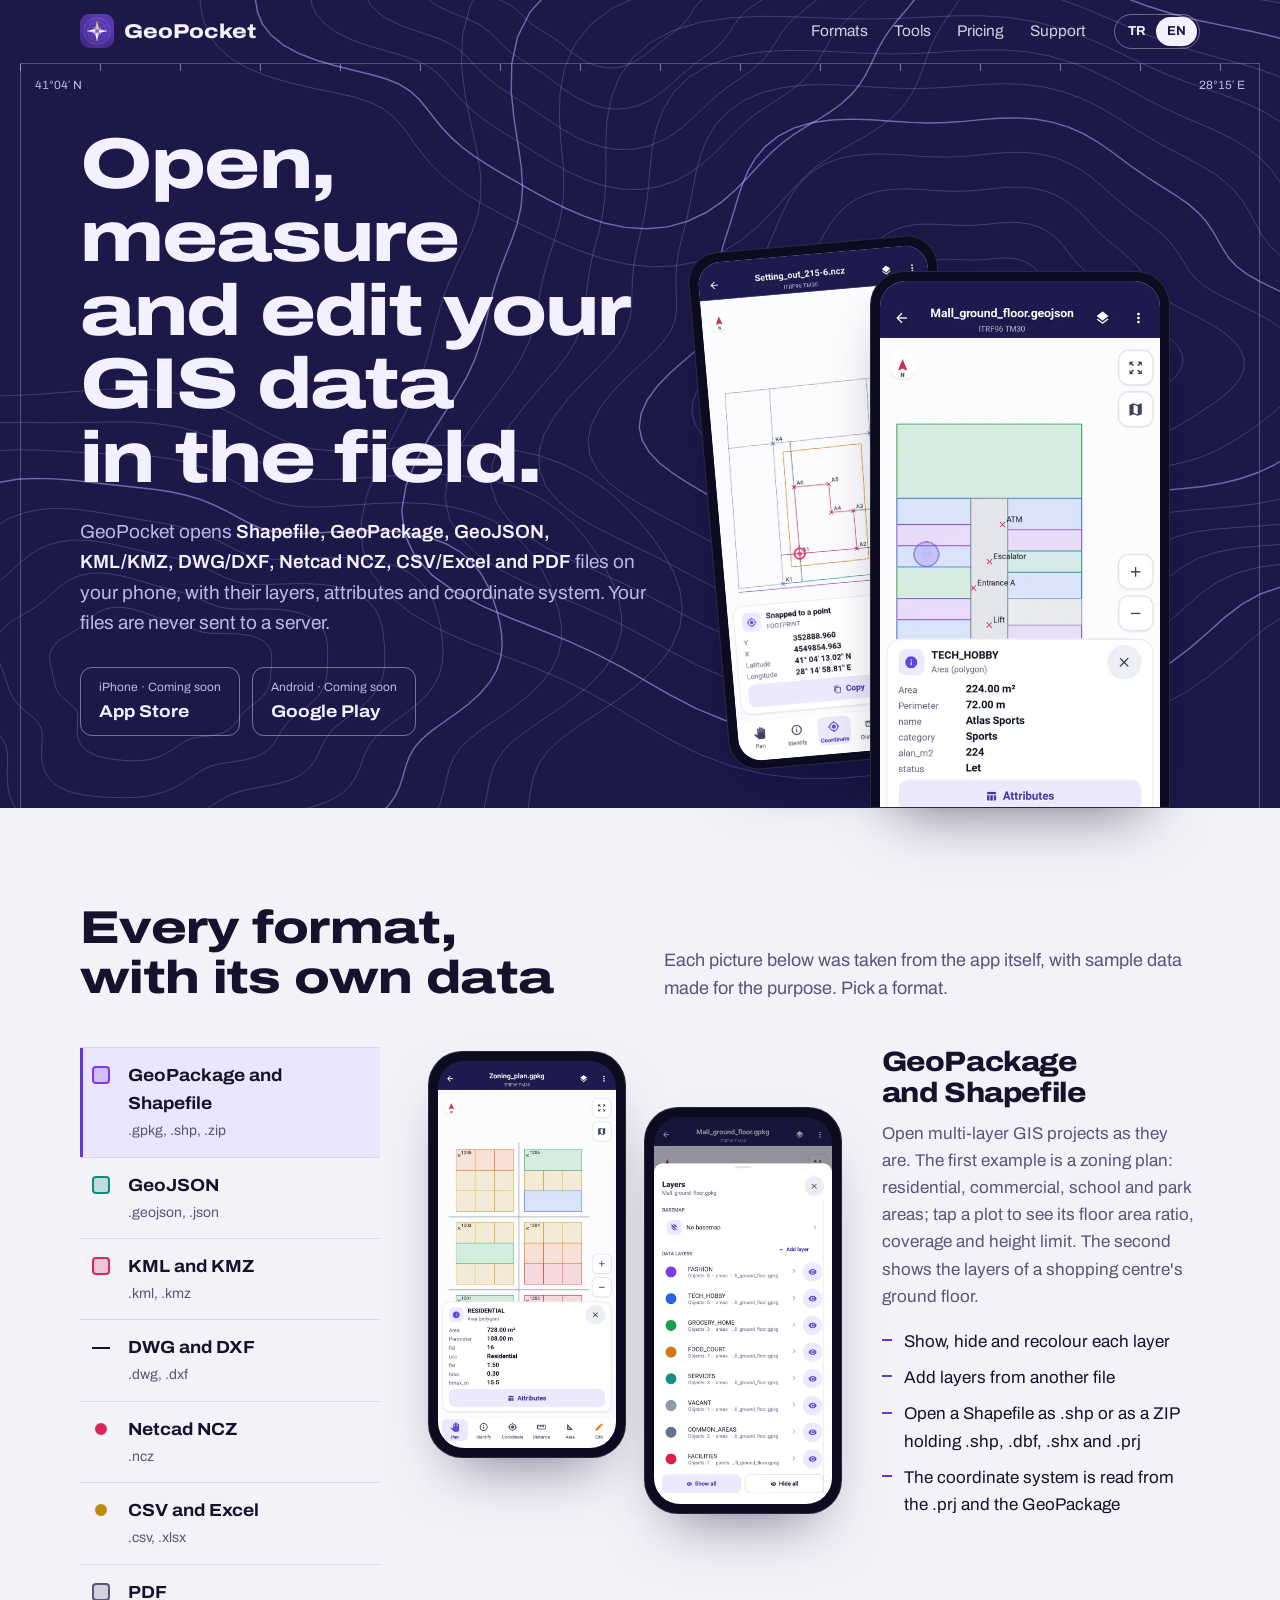
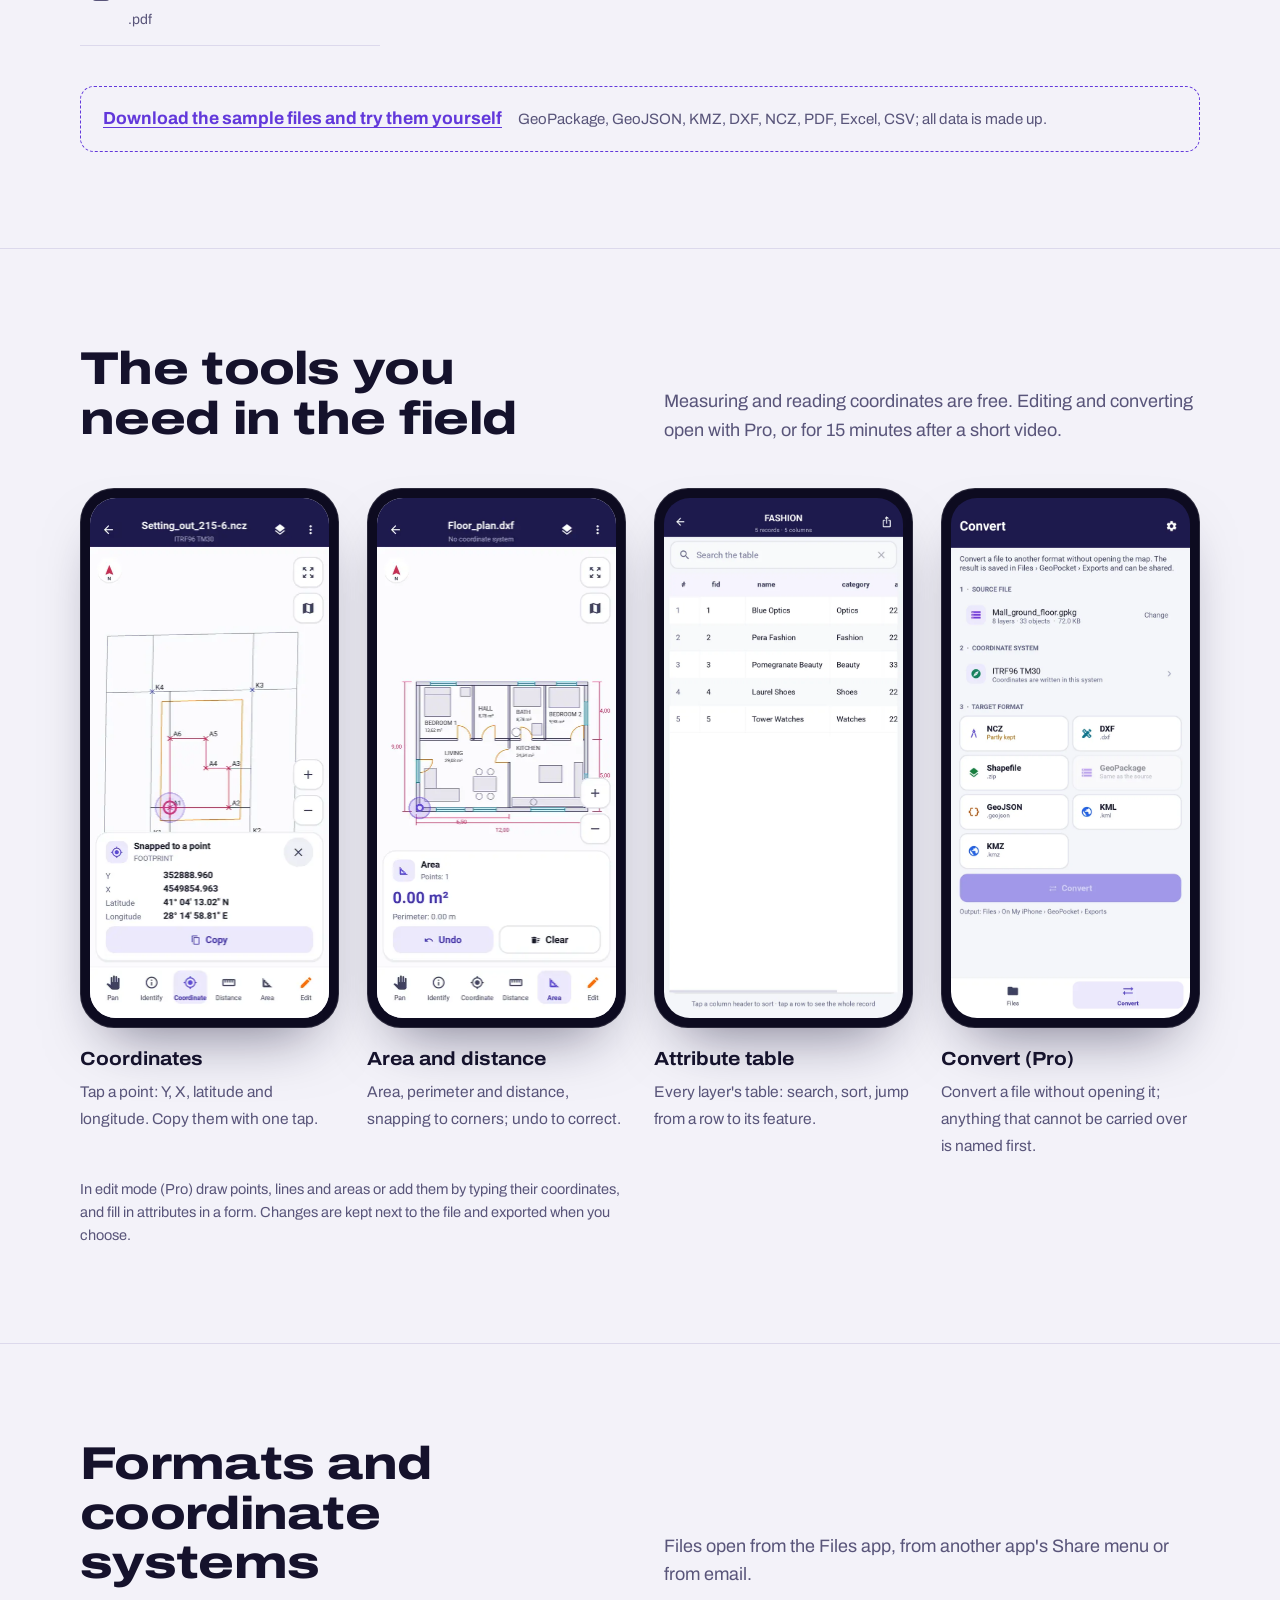
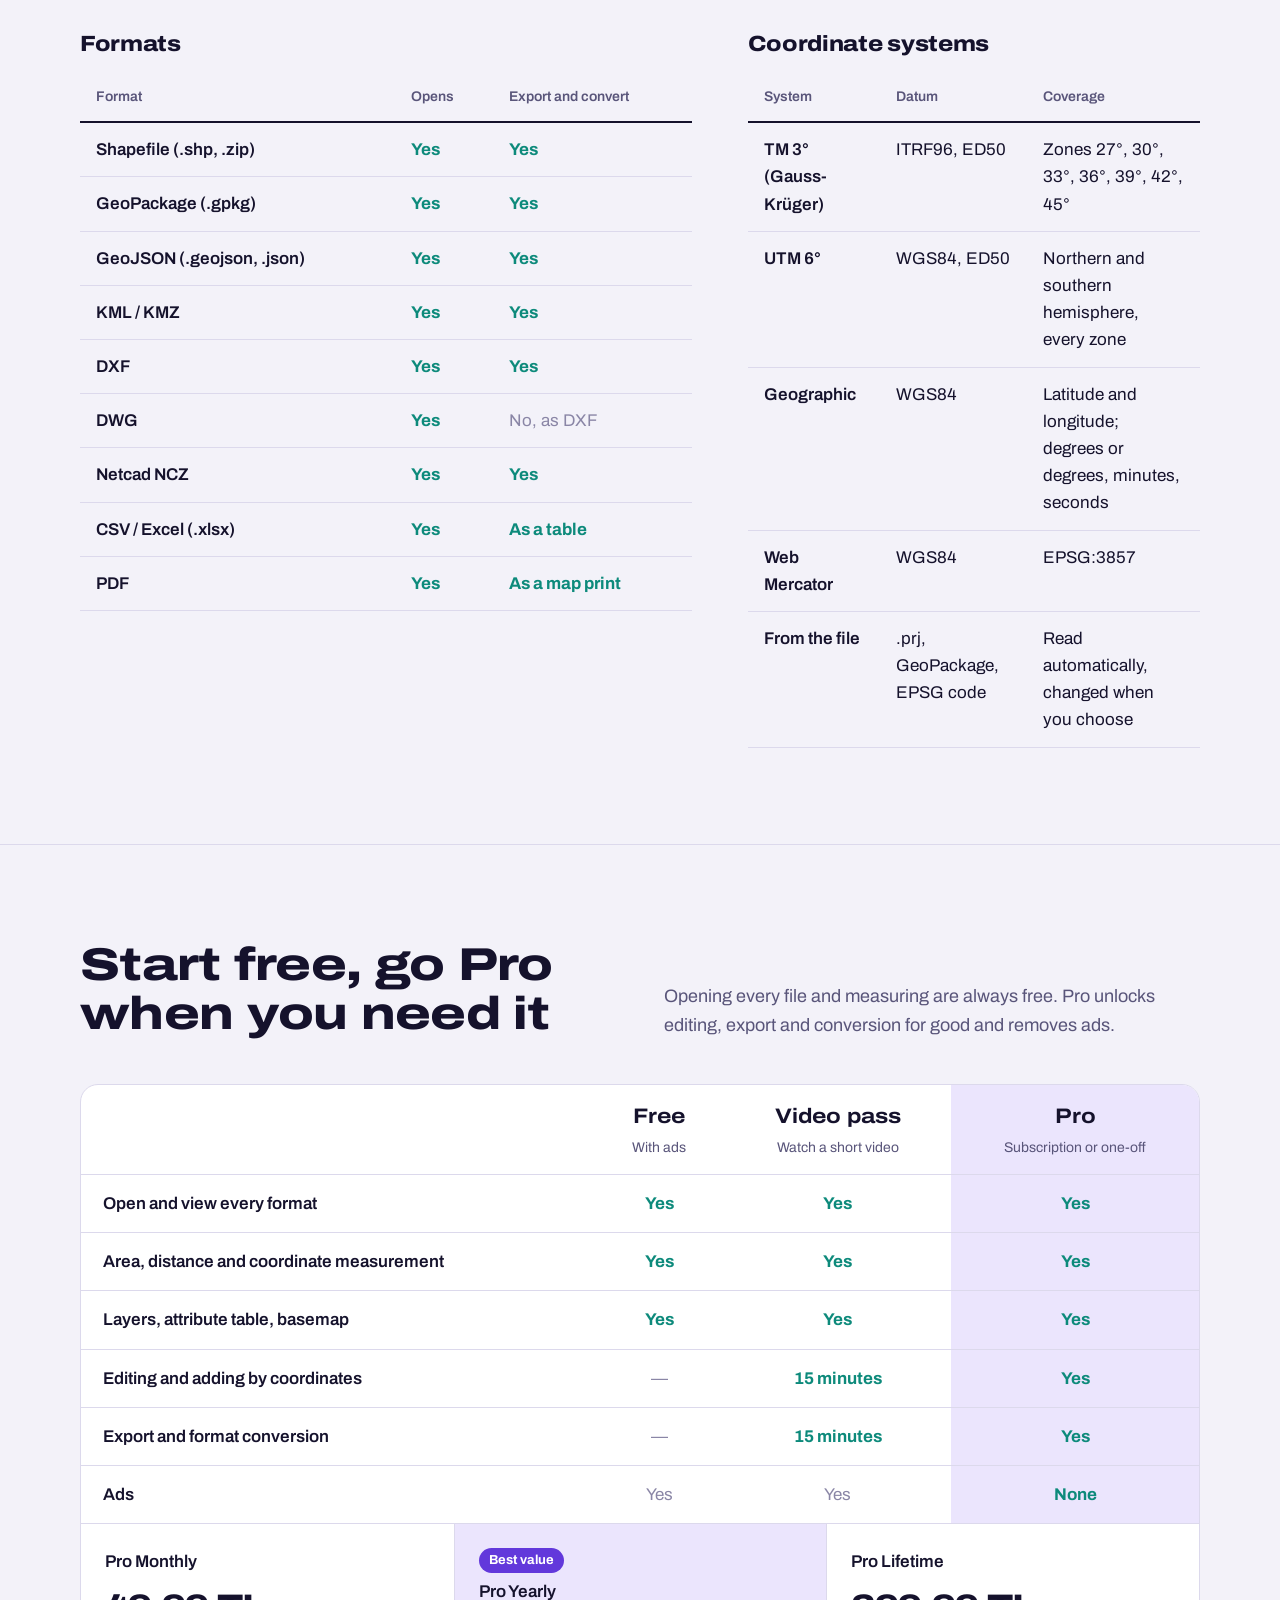
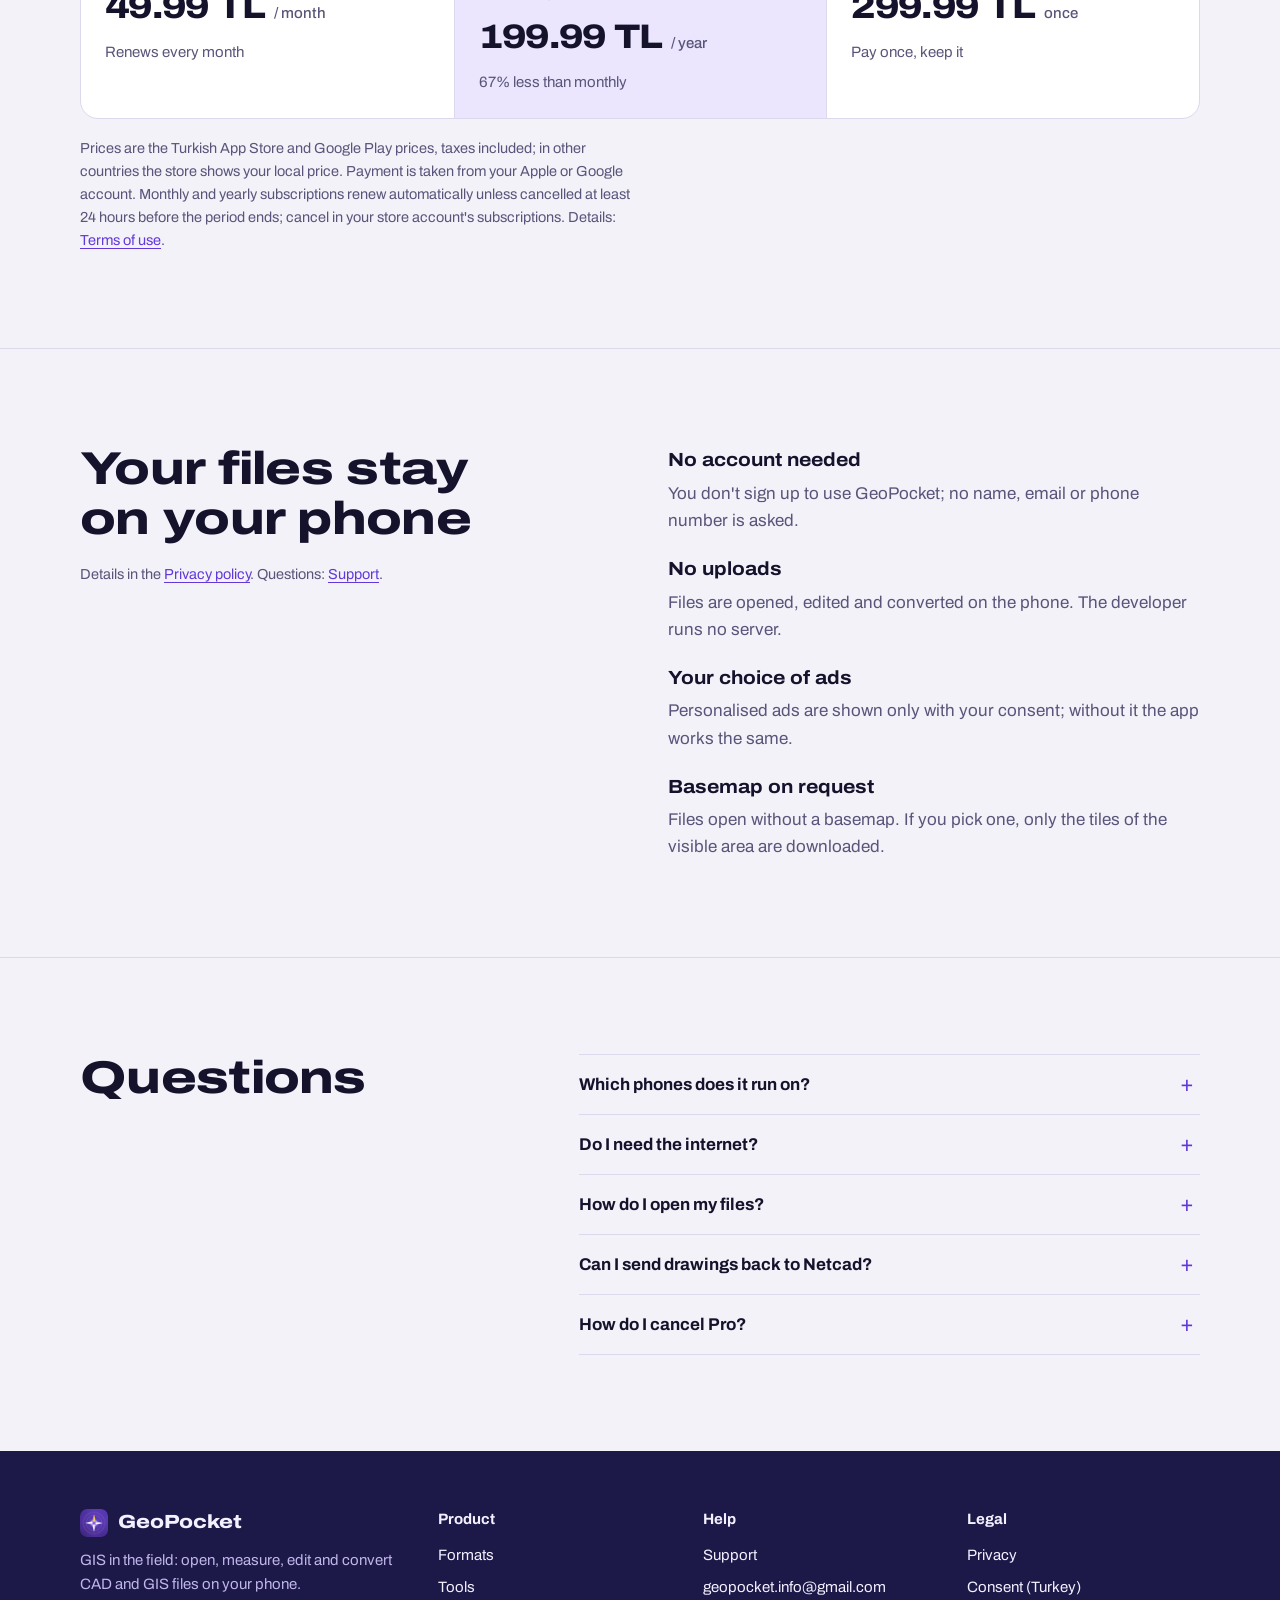
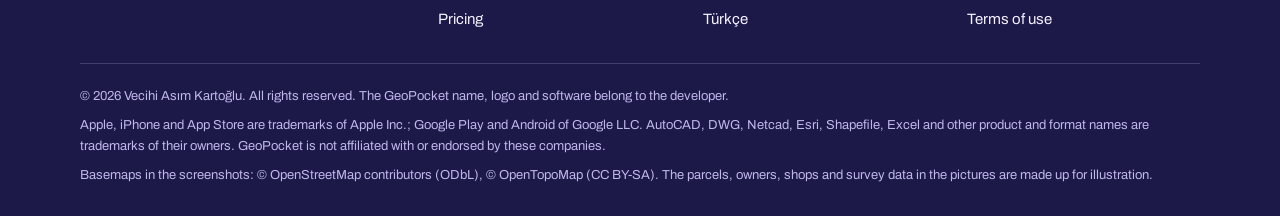
==== commit 14cc97ca: "Sample files page per language; Turkish sample files" ====
--- a/en/index.html
+++ b/en/index.html
@@ -53,7 +53,7 @@
     <div class="legend" role="tablist" aria-label="Formats"><button role="tab" id="f-gpkg" aria-controls="p-gpkg" aria-selected="true"><span class="sw" style="--c:var(--road)" aria-hidden="true"></span><b>GeoPackage and Shapefile</b><span class="ext">.gpkg, .shp, .zip</span></button><button role="tab" id="f-geojson" aria-controls="p-geojson" aria-selected="false"><span class="sw" style="--c:var(--parcel)" aria-hidden="true"></span><b>GeoJSON</b><span class="ext">.geojson, .json</span></button><button role="tab" id="f-kmz" aria-controls="p-kmz" aria-selected="false"><span class="sw" style="--c:var(--building)" aria-hidden="true"></span><b>KML and KMZ</b><span class="ext">.kml, .kmz</span></button><button role="tab" id="f-dxf" aria-controls="p-dxf" aria-selected="false"><span class="sw line" style="--c:var(--ink)" aria-hidden="true"></span><b>DWG and DXF</b><span class="ext">.dwg, .dxf</span></button><button role="tab" id="f-ncz" aria-controls="p-ncz" aria-selected="false"><span class="sw pt" style="--c:var(--building)" aria-hidden="true"></span><b>Netcad NCZ</b><span class="ext">.ncz</span></button><button role="tab" id="f-csv" aria-controls="p-csv" aria-selected="false"><span class="sw pt" style="--c:var(--farm)" aria-hidden="true"></span><b>CSV and Excel</b><span class="ext">.csv, .xlsx</span></button><button role="tab" id="f-pdf" aria-controls="p-pdf" aria-selected="false"><span class="sw" style="--c:var(--muted)" aria-hidden="true"></span><b>PDF</b><span class="ext">.pdf</span></button></div>
     <div class="plates"><div class="plate" role="tabpanel" id="p-gpkg" aria-labelledby="f-gpkg" tabindex="0"><div class="plate-phones"><div class="phone"><img src="../img/en/imar.webp" alt="GeoPackage and Shapefile" width="660" height="1434" loading="lazy" decoding="async"></div><div class="phone extra"><img src="../img/en/gpkg_katmanlar.webp" alt="GeoPackage and Shapefile" width="660" height="1434" loading="lazy" decoding="async"></div></div><div><h3>GeoPackage and Shapefile</h3><p>Open multi-layer GIS projects as they are. The first example is a zoning plan: residential, commercial, school and park areas; tap a plot to see its floor area ratio, coverage and height limit. The second shows the layers of a shopping centre's ground floor.</p><ul><li>Show, hide and recolour each layer</li><li>Add layers from another file</li><li>Open a Shapefile as .shp or as a ZIP holding .shp, .dbf, .shx and .prj</li><li>The coordinate system is read from the .prj and the GeoPackage</li></ul></div></div><div class="plate" role="tabpanel" id="p-geojson" aria-labelledby="f-geojson" tabindex="0"><div class="plate-phones"><div class="phone"><img src="../img/en/geojson.webp" alt="GeoJSON" width="660" height="1434" loading="lazy" decoding="async"></div><div class="phone extra"><img src="../img/en/tablo.webp" alt="GeoJSON" width="660" height="1434" loading="lazy" decoding="async"></div></div><div><h3>GeoJSON</h3><p>Open GeoJSON from QGIS, a web service or another app. Tap a feature to see its area, perimeter and every attribute; search and sort them in the attribute table.</p><ul><li>Area in m² and hectares, perimeter in metres</li><li>Multi-part geometries and polygons with holes</li><li>WGS84 coordinates read out as TM, UTM or latitude/longitude</li></ul></div></div><div class="plate" role="tabpanel" id="p-kmz" aria-labelledby="f-kmz" tabindex="0"><div class="plate-phones"><div class="phone"><img src="../img/en/kmz.webp" alt="KML and KMZ" width="660" height="1434" loading="lazy" decoding="async"></div></div><div><h3>KML and KMZ</h3><p>Open block and parcel boundaries, placemarks and routes made in Google Earth and view them over an OpenStreetMap or OpenTopoMap basemap. The KML inside a KMZ opens by itself.</p><ul><li>Placemark names shown as labels</li><li>The basemap loads only when you pick one</li><li>Send drawings back to Google Earth as KML or KMZ</li></ul></div></div><div class="plate" role="tabpanel" id="p-dxf" aria-labelledby="f-dxf" tabindex="0"><div class="plate-phones"><div class="phone"><img src="../img/en/dxf.webp" alt="DWG and DXF" width="660" height="1434" loading="lazy" decoding="async"></div></div><div><h3>DWG and DXF</h3><p>Open AutoCAD floor plans, site plans and sketches on your phone. Layers, text, arcs and blocks look as drawn; measure room areas and wall lengths with your finger.</p><ul><li>Distance, area and perimeter, snapping to corners</li><li>See drawings in project coordinates over a basemap</li><li>DWG opens read-only; changes are saved as DXF</li></ul></div></div><div class="plate" role="tabpanel" id="p-ncz" aria-labelledby="f-ncz" tabindex="0"><div class="plate-phones"><div class="phone"><img src="../img/en/ncz.webp" alt="Netcad NCZ" width="660" height="1434" loading="lazy" decoding="async"></div><div class="phone extra"><img src="../img/en/ncz_koordinat.webp" alt="Netcad NCZ" width="660" height="1434" loading="lazy" decoding="async"></div></div><div><h3>Netcad NCZ</h3><p>Open Netcad setting-out and survey files. The example is a setting-out project for block 215, parcel 6: the neighbouring parcels, the setback line, the building footprint and stake-out points A1 to A6.</p><ul><li>Y, X, latitude and longitude, snapping to the point</li><li>TM 3° ITRF96 and ED50, every zone</li><li>Save changes back to NCZ (text is not carried into NCZ)</li></ul></div></div><div class="plate" role="tabpanel" id="p-csv" aria-labelledby="f-csv" tabindex="0"><div class="plate-phones"><div class="phone"><img src="../img/en/csv.webp" alt="CSV and Excel" width="660" height="1434" loading="lazy" decoding="async"></div><div class="phone extra"><img src="../img/en/xlsx.webp" alt="CSV and Excel" width="660" height="1434" loading="lazy" decoding="async"></div></div><div><h3>CSV and Excel</h3><p>Bring owner, share and area lists and point coordinates onto the map. You choose the coordinate columns and system; GeoPocket marks its guess first. Tables with a WKT geometry column open directly.</p><ul><li>Decimal commas and points</li><li>Excel workbooks with several sheets</li><li>Export the attribute table as CSV or XLSX</li></ul></div></div><div class="plate" role="tabpanel" id="p-pdf" aria-labelledby="f-pdf" tabindex="0"><div class="plate-phones"><div class="phone"><img src="../img/en/pdf.webp" alt="PDF" width="660" height="1434" loading="lazy" decoding="async"></div></div><div><h3>PDF</h3><p>Print the map to a vector PDF with title, scale, coordinate system and legend, and zoom into PDF sheets you receive. The example is the A4 print of the setting-out project.</p><ul><li>A4 and A3, portrait or landscape</li><li>Pages stay sharp as you zoom</li><li>Multi-page PDFs</li></ul></div></div></div>
   </div>
-  <p class="try"><a href="../samples/">Download the sample files and try them yourself</a>
+  <p class="try"><a href="samples.html">Download the sample files and try them yourself</a>
     <span>GeoPackage, GeoJSON, KMZ, DXF, NCZ, PDF, Excel, CSV; all data is made up.</span></p>
 </div></section><section class="band" id="tools"><div class="wrap">
   <div class="head"><h2>The tools you need in the field</h2><p>Measuring and reading coordinates are free. Editing and converting open with Pro, or for 15 minutes after a short video.</p></div>
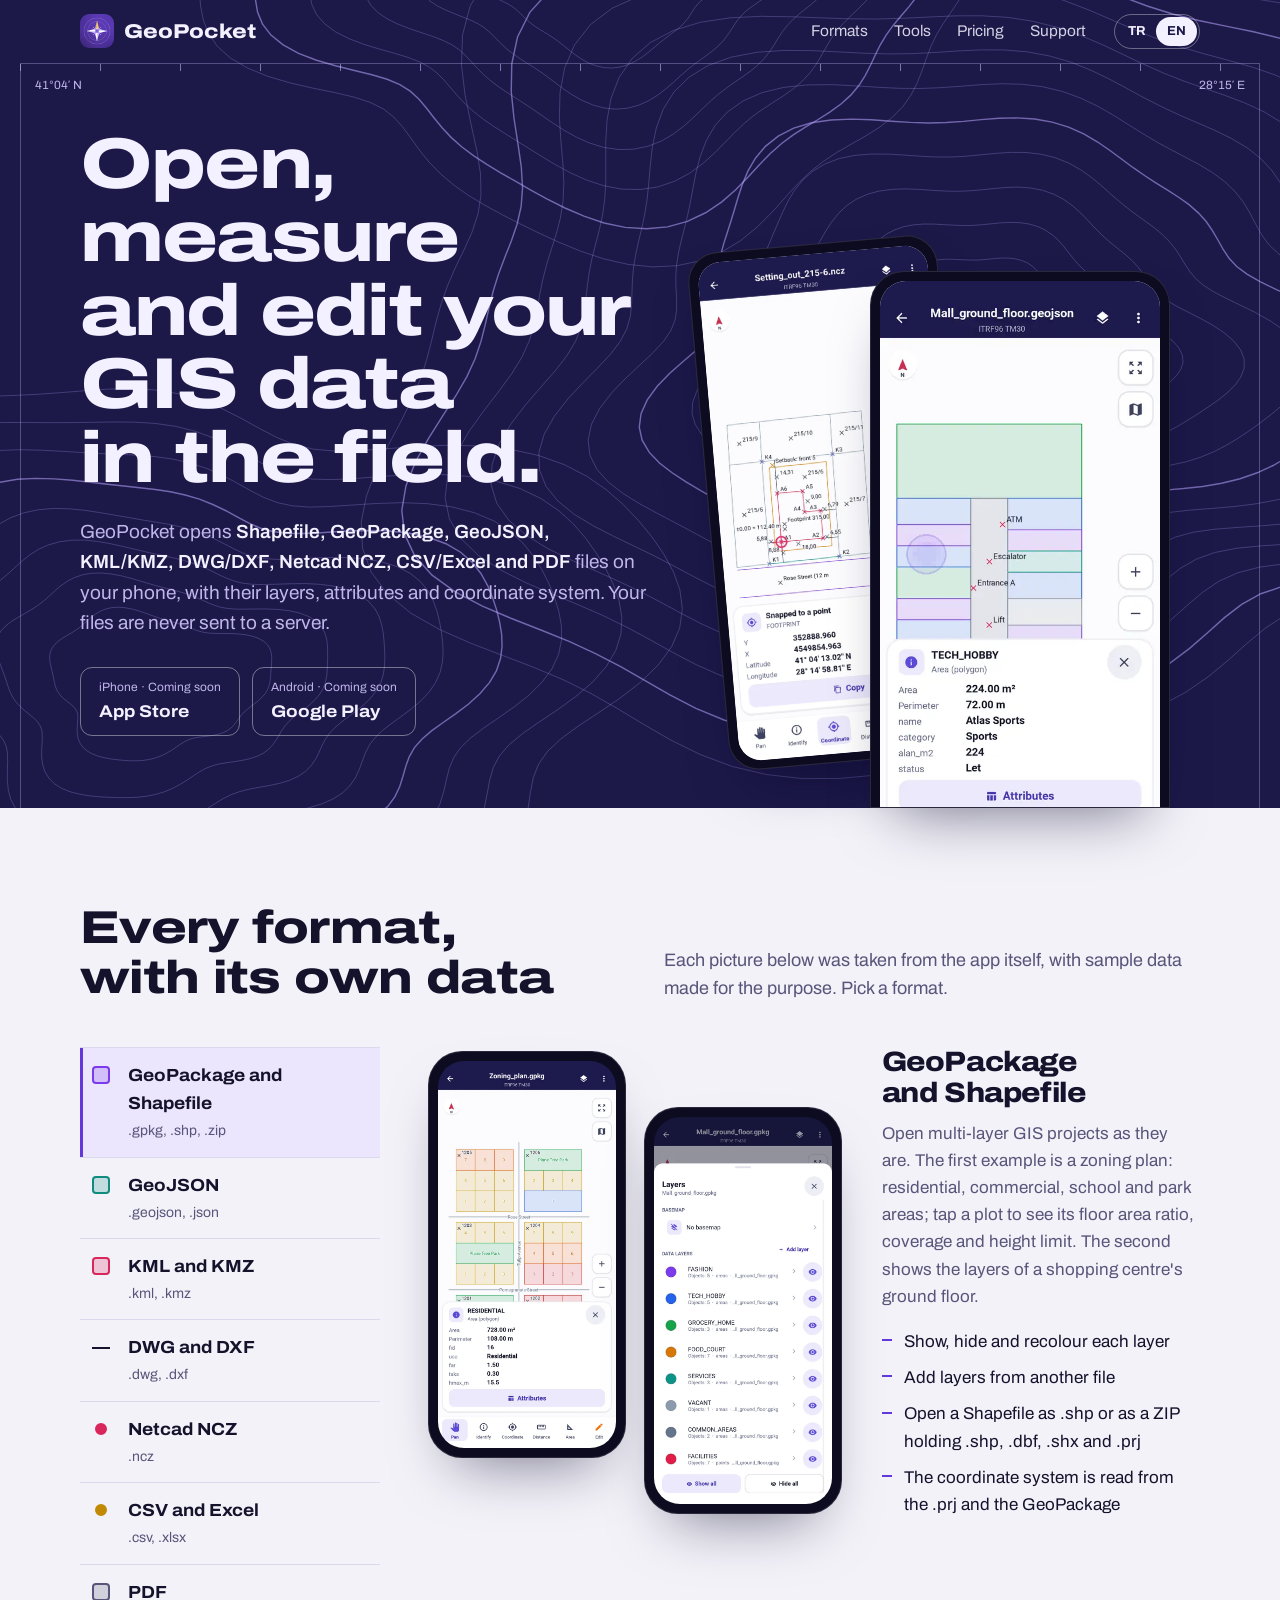
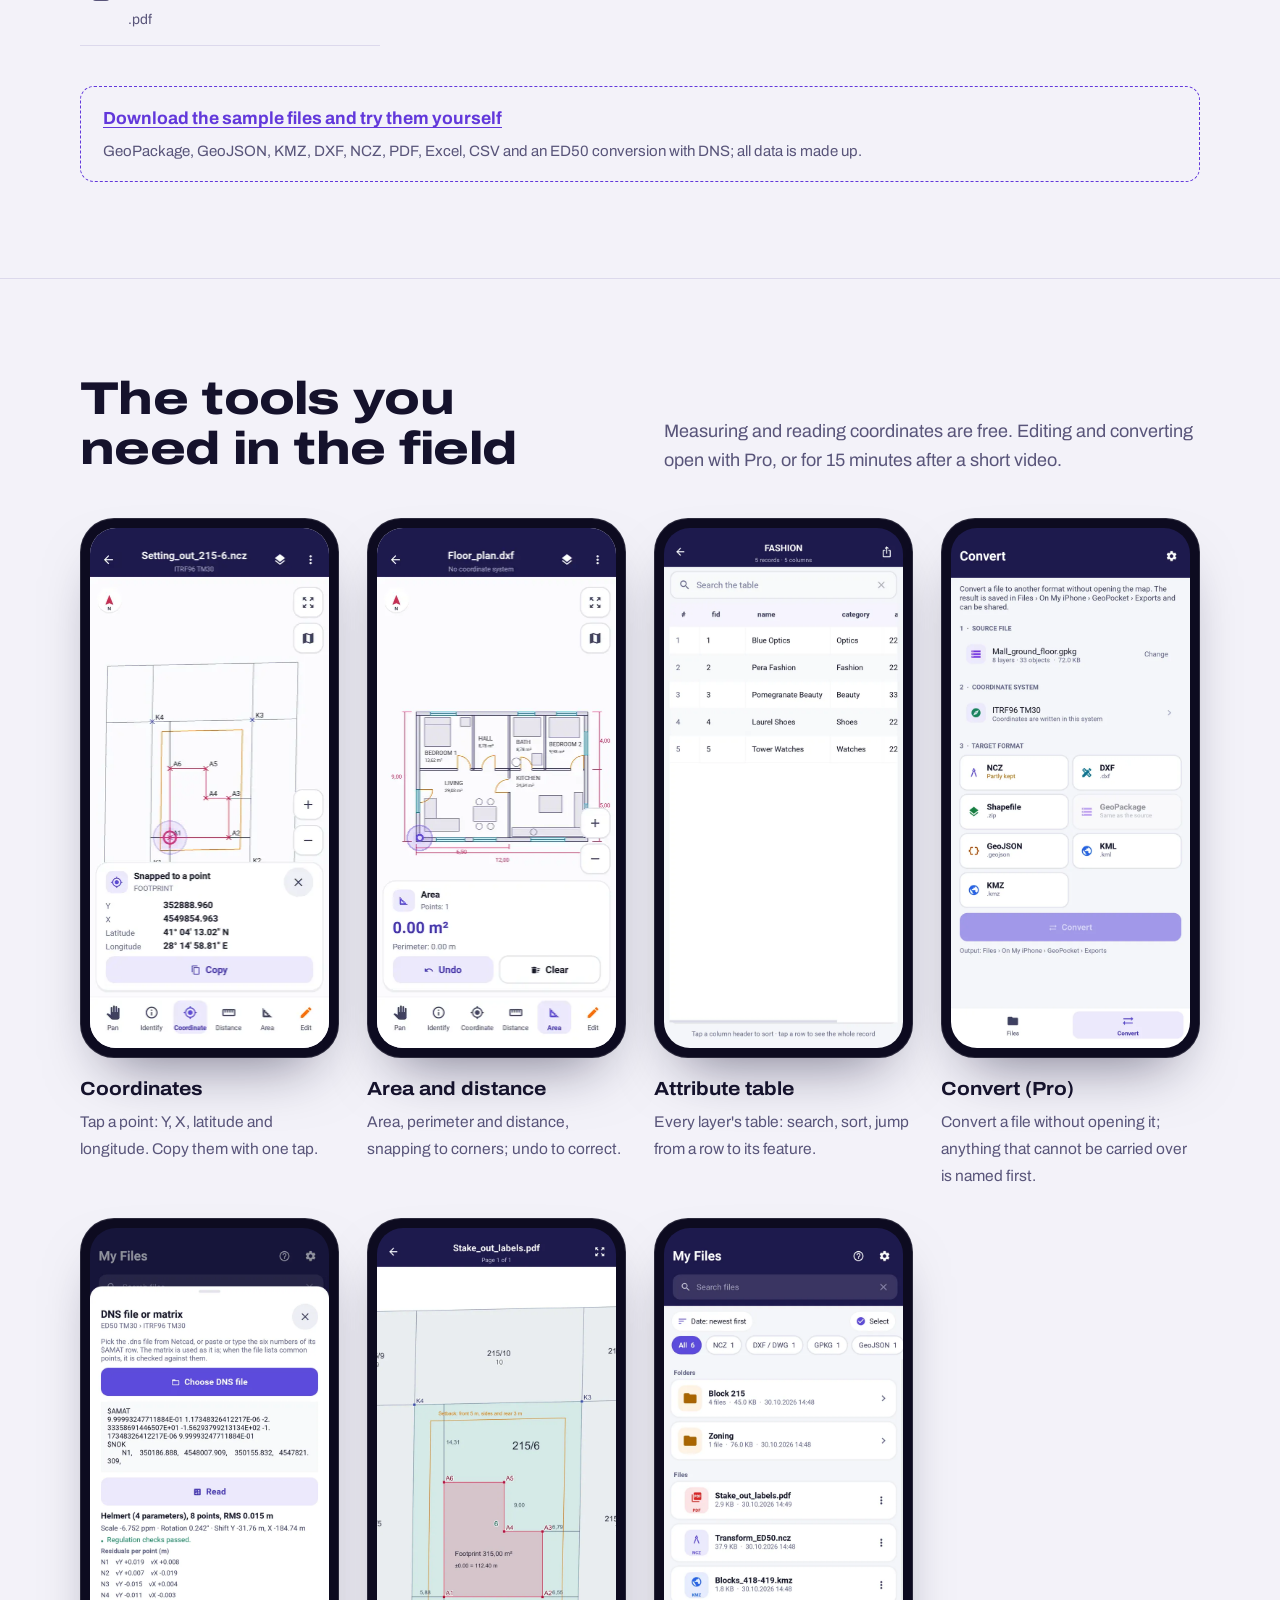
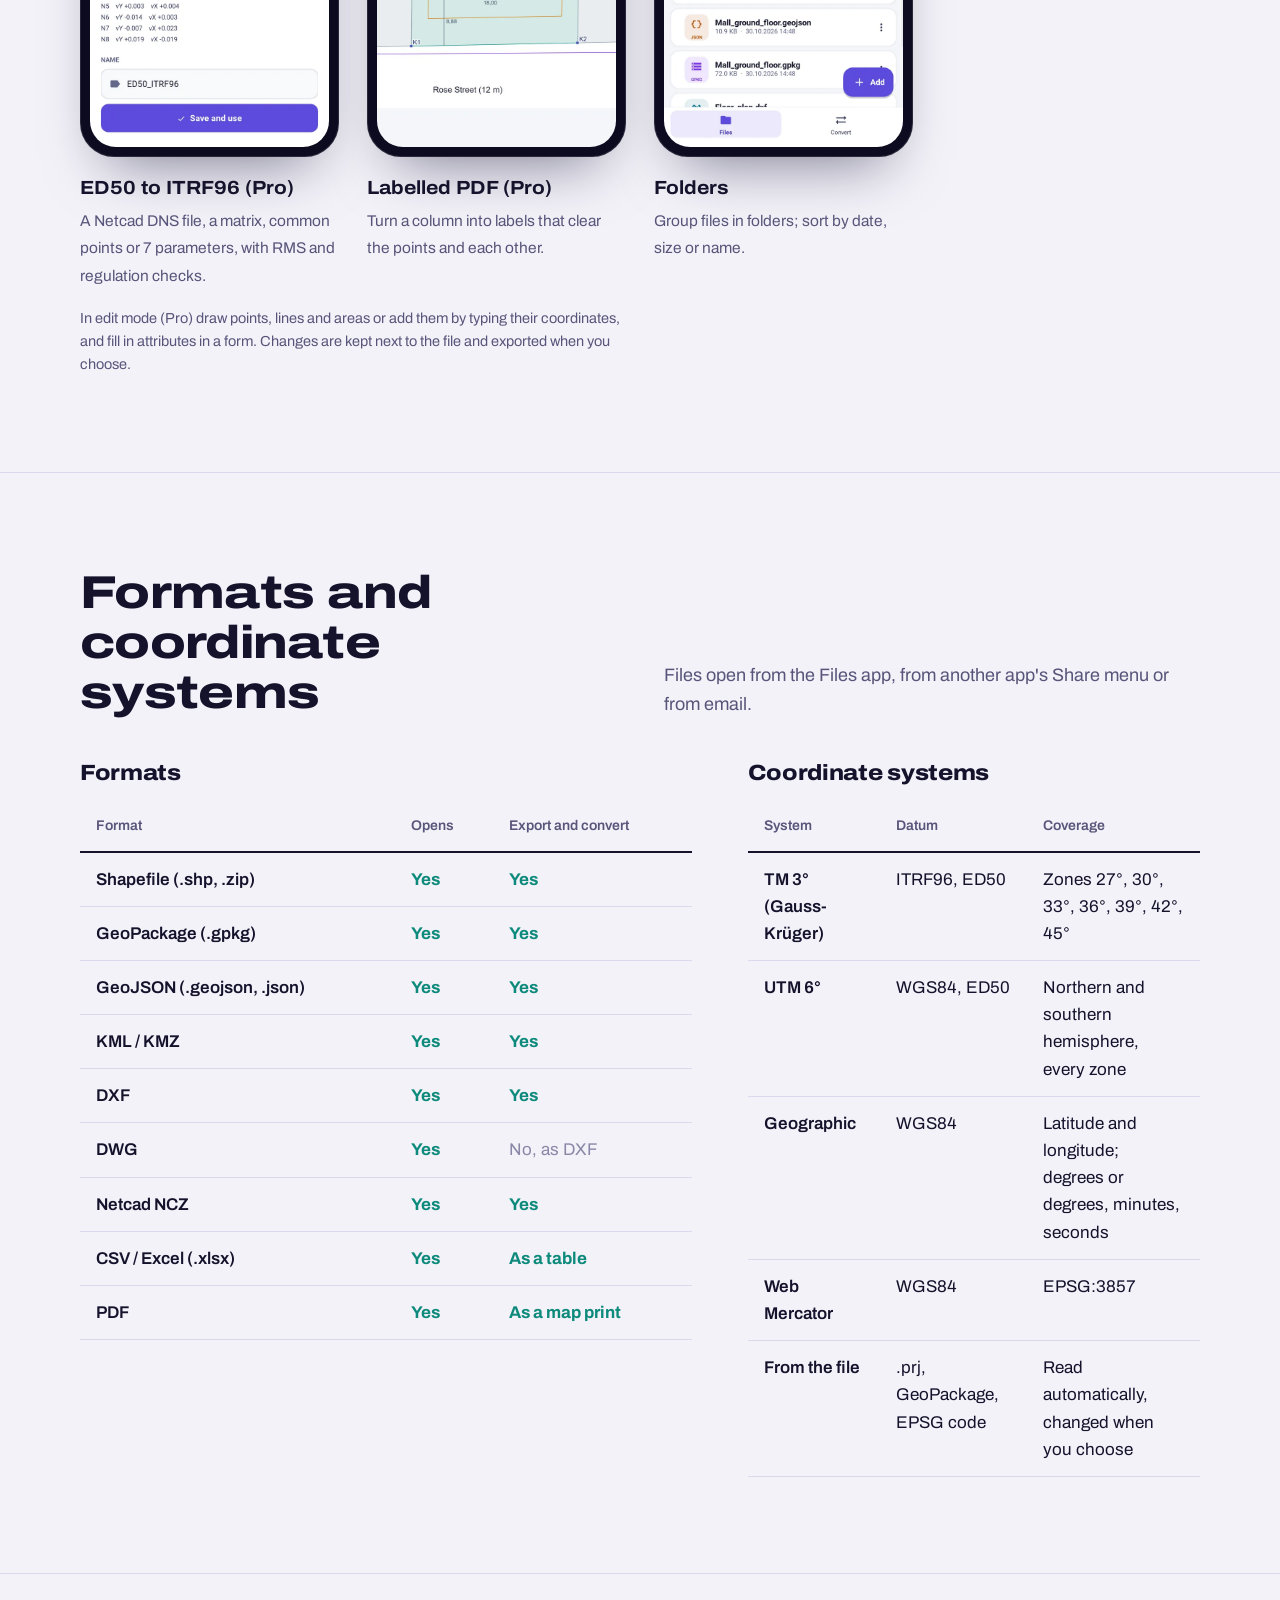
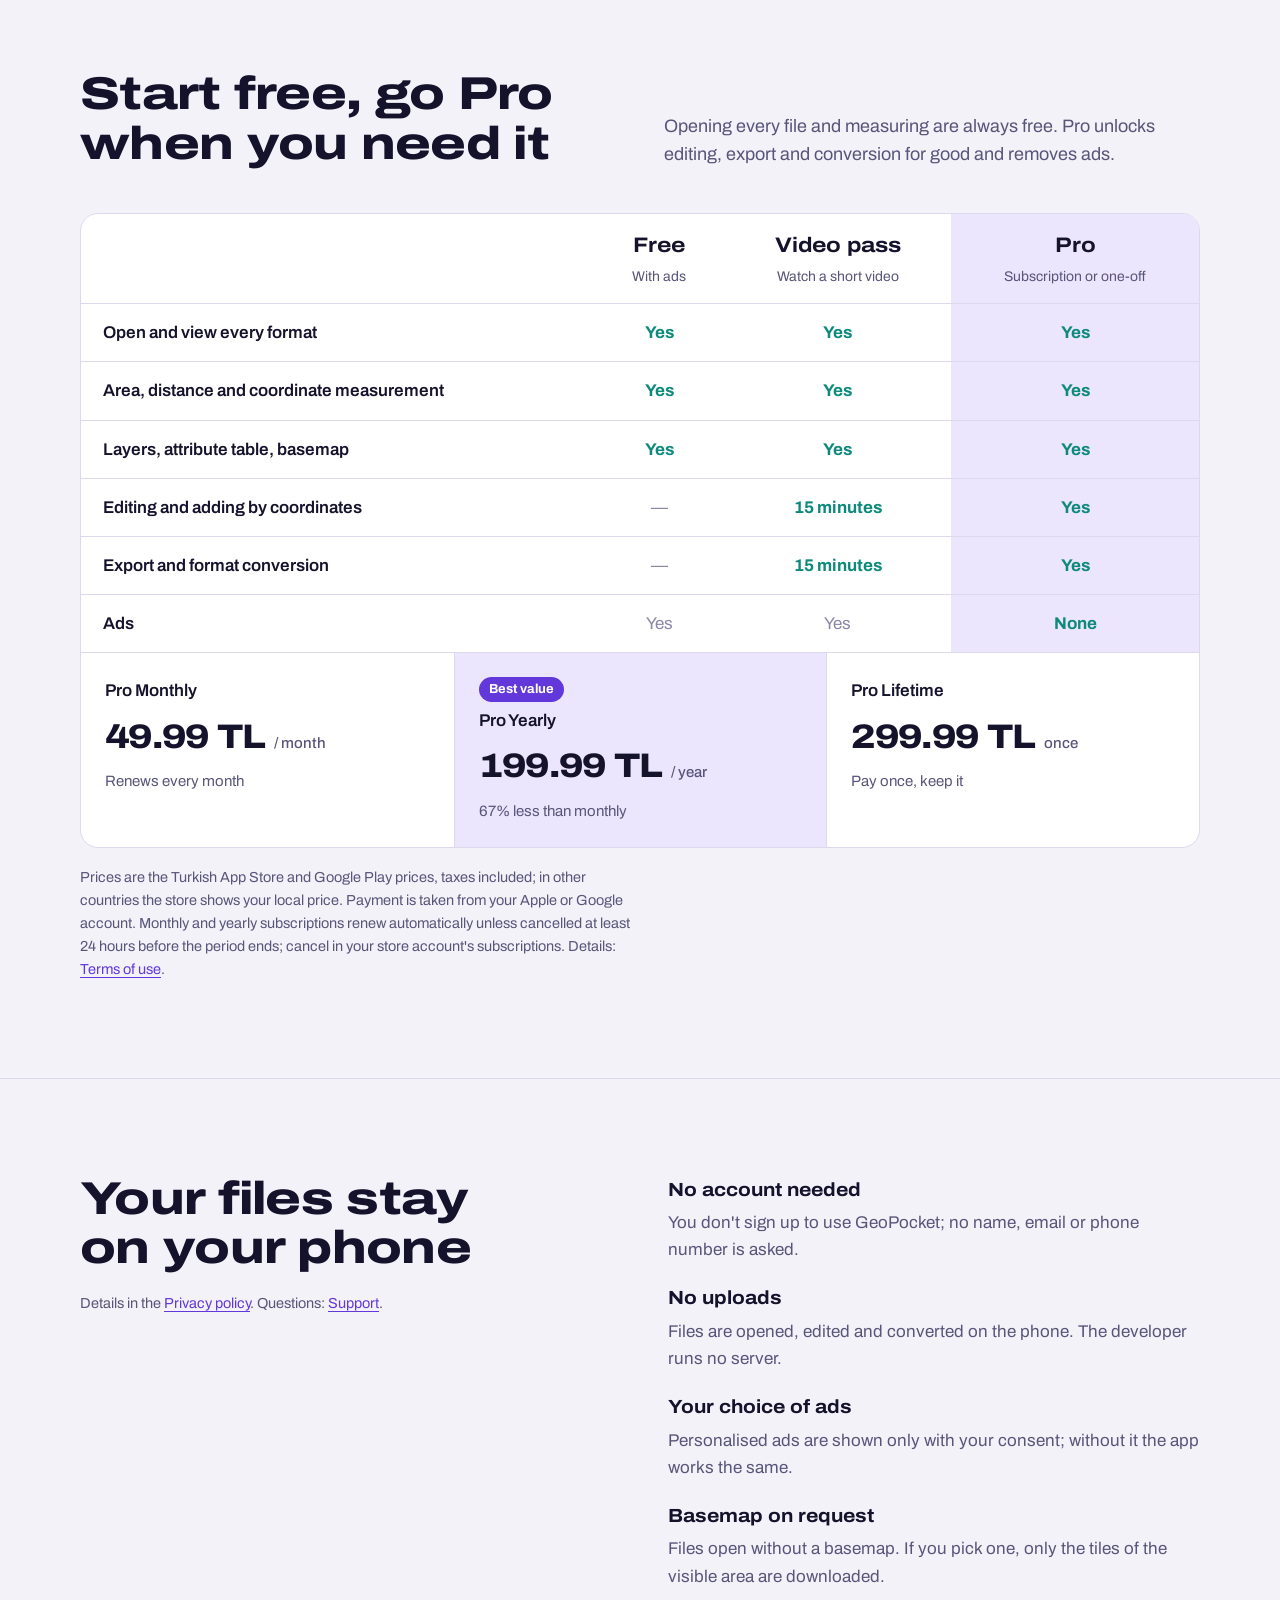
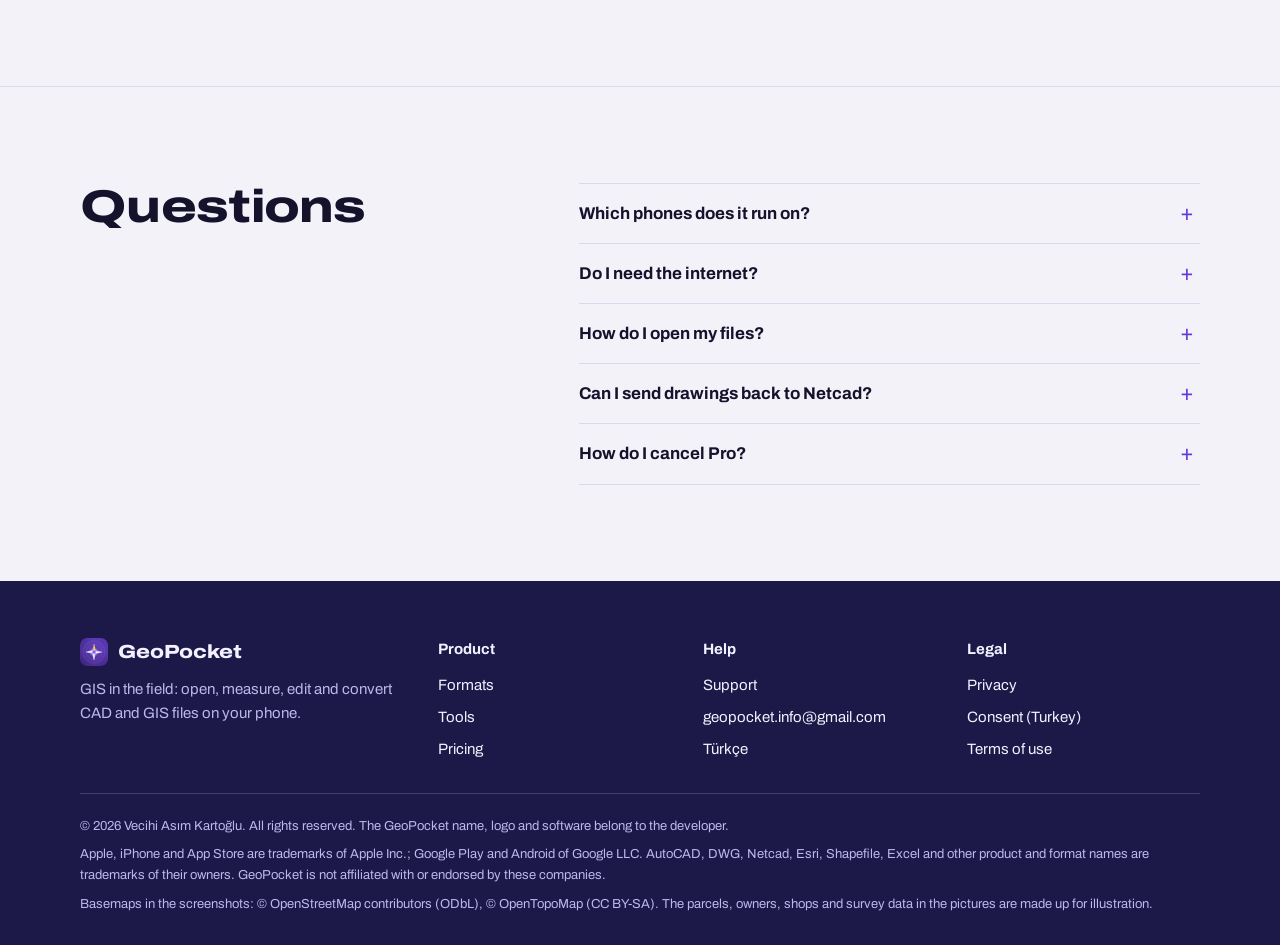
==== commit bdbeaa9c: "ED50 to ITRF96 example, new tools, refreshed pictures" ====
--- a/en/index.html
+++ b/en/index.html
@@ -54,10 +54,10 @@
     <div class="plates"><div class="plate" role="tabpanel" id="p-gpkg" aria-labelledby="f-gpkg" tabindex="0"><div class="plate-phones"><div class="phone"><img src="../img/en/imar.webp" alt="GeoPackage and Shapefile" width="660" height="1434" loading="lazy" decoding="async"></div><div class="phone extra"><img src="../img/en/gpkg_katmanlar.webp" alt="GeoPackage and Shapefile" width="660" height="1434" loading="lazy" decoding="async"></div></div><div><h3>GeoPackage and Shapefile</h3><p>Open multi-layer GIS projects as they are. The first example is a zoning plan: residential, commercial, school and park areas; tap a plot to see its floor area ratio, coverage and height limit. The second shows the layers of a shopping centre's ground floor.</p><ul><li>Show, hide and recolour each layer</li><li>Add layers from another file</li><li>Open a Shapefile as .shp or as a ZIP holding .shp, .dbf, .shx and .prj</li><li>The coordinate system is read from the .prj and the GeoPackage</li></ul></div></div><div class="plate" role="tabpanel" id="p-geojson" aria-labelledby="f-geojson" tabindex="0"><div class="plate-phones"><div class="phone"><img src="../img/en/geojson.webp" alt="GeoJSON" width="660" height="1434" loading="lazy" decoding="async"></div><div class="phone extra"><img src="../img/en/tablo.webp" alt="GeoJSON" width="660" height="1434" loading="lazy" decoding="async"></div></div><div><h3>GeoJSON</h3><p>Open GeoJSON from QGIS, a web service or another app. Tap a feature to see its area, perimeter and every attribute; search and sort them in the attribute table.</p><ul><li>Area in m² and hectares, perimeter in metres</li><li>Multi-part geometries and polygons with holes</li><li>WGS84 coordinates read out as TM, UTM or latitude/longitude</li></ul></div></div><div class="plate" role="tabpanel" id="p-kmz" aria-labelledby="f-kmz" tabindex="0"><div class="plate-phones"><div class="phone"><img src="../img/en/kmz.webp" alt="KML and KMZ" width="660" height="1434" loading="lazy" decoding="async"></div></div><div><h3>KML and KMZ</h3><p>Open block and parcel boundaries, placemarks and routes made in Google Earth and view them over an OpenStreetMap or OpenTopoMap basemap. The KML inside a KMZ opens by itself.</p><ul><li>Placemark names shown as labels</li><li>The basemap loads only when you pick one</li><li>Send drawings back to Google Earth as KML or KMZ</li></ul></div></div><div class="plate" role="tabpanel" id="p-dxf" aria-labelledby="f-dxf" tabindex="0"><div class="plate-phones"><div class="phone"><img src="../img/en/dxf.webp" alt="DWG and DXF" width="660" height="1434" loading="lazy" decoding="async"></div></div><div><h3>DWG and DXF</h3><p>Open AutoCAD floor plans, site plans and sketches on your phone. Layers, text, arcs and blocks look as drawn; measure room areas and wall lengths with your finger.</p><ul><li>Distance, area and perimeter, snapping to corners</li><li>See drawings in project coordinates over a basemap</li><li>DWG opens read-only; changes are saved as DXF</li></ul></div></div><div class="plate" role="tabpanel" id="p-ncz" aria-labelledby="f-ncz" tabindex="0"><div class="plate-phones"><div class="phone"><img src="../img/en/ncz.webp" alt="Netcad NCZ" width="660" height="1434" loading="lazy" decoding="async"></div><div class="phone extra"><img src="../img/en/ncz_koordinat.webp" alt="Netcad NCZ" width="660" height="1434" loading="lazy" decoding="async"></div></div><div><h3>Netcad NCZ</h3><p>Open Netcad setting-out and survey files. The example is a setting-out project for block 215, parcel 6: the neighbouring parcels, the setback line, the building footprint and stake-out points A1 to A6.</p><ul><li>Y, X, latitude and longitude, snapping to the point</li><li>TM 3° ITRF96 and ED50, every zone</li><li>Save changes back to NCZ (text is not carried into NCZ)</li></ul></div></div><div class="plate" role="tabpanel" id="p-csv" aria-labelledby="f-csv" tabindex="0"><div class="plate-phones"><div class="phone"><img src="../img/en/csv.webp" alt="CSV and Excel" width="660" height="1434" loading="lazy" decoding="async"></div><div class="phone extra"><img src="../img/en/xlsx.webp" alt="CSV and Excel" width="660" height="1434" loading="lazy" decoding="async"></div></div><div><h3>CSV and Excel</h3><p>Bring owner, share and area lists and point coordinates onto the map. You choose the coordinate columns and system; GeoPocket marks its guess first. Tables with a WKT geometry column open directly.</p><ul><li>Decimal commas and points</li><li>Excel workbooks with several sheets</li><li>Export the attribute table as CSV or XLSX</li></ul></div></div><div class="plate" role="tabpanel" id="p-pdf" aria-labelledby="f-pdf" tabindex="0"><div class="plate-phones"><div class="phone"><img src="../img/en/pdf.webp" alt="PDF" width="660" height="1434" loading="lazy" decoding="async"></div></div><div><h3>PDF</h3><p>Print the map to a vector PDF with title, scale, coordinate system and legend, and zoom into PDF sheets you receive. The example is the A4 print of the setting-out project.</p><ul><li>A4 and A3, portrait or landscape</li><li>Pages stay sharp as you zoom</li><li>Multi-page PDFs</li></ul></div></div></div>
   </div>
   <p class="try"><a href="samples.html">Download the sample files and try them yourself</a>
-    <span>GeoPackage, GeoJSON, KMZ, DXF, NCZ, PDF, Excel, CSV; all data is made up.</span></p>
+    <span>GeoPackage, GeoJSON, KMZ, DXF, NCZ, PDF, Excel, CSV and an ED50 conversion with DNS; all data is made up.</span></p>
 </div></section><section class="band" id="tools"><div class="wrap">
   <div class="head"><h2>The tools you need in the field</h2><p>Measuring and reading coordinates are free. Editing and converting open with Pro, or for 15 minutes after a short video.</p></div>
-  <div class="strip"><figure><div class="phone"><picture><source media="(prefers-reduced-motion: reduce)" srcset="../img/en/clip_koordinat_poster.webp"><img src="../img/en/clip_koordinat.webp" alt="Coordinates" width="480" height="1040" loading="lazy"></picture></div><figcaption><b>Coordinates</b><span>Tap a point: Y, X, latitude and longitude. Copy them with one tap.</span></figcaption></figure><figure><div class="phone"><picture><source media="(prefers-reduced-motion: reduce)" srcset="../img/en/clip_olcum_poster.webp"><img src="../img/en/clip_olcum.webp" alt="Area and distance" width="480" height="1040" loading="lazy"></picture></div><figcaption><b>Area and distance</b><span>Area, perimeter and distance, snapping to corners; undo to correct.</span></figcaption></figure><figure><div class="phone"><img src="../img/en/tablo.webp" alt="Attribute table" width="660" height="1434" loading="lazy" decoding="async"></div><figcaption><b>Attribute table</b><span>Every layer's table: search, sort, jump from a row to its feature.</span></figcaption></figure><figure><div class="phone"><img src="../img/en/donustur.webp" alt="Convert (Pro)" width="660" height="1434" loading="lazy" decoding="async"></div><figcaption><b>Convert (Pro)</b><span>Convert a file without opening it; anything that cannot be carried over is named first.</span></figcaption></figure></div>
+  <div class="strip"><figure><div class="phone"><picture><source media="(prefers-reduced-motion: reduce)" srcset="../img/en/clip_koordinat_poster.webp"><img src="../img/en/clip_koordinat.webp" alt="Coordinates" width="480" height="1040" loading="lazy"></picture></div><figcaption><b>Coordinates</b><span>Tap a point: Y, X, latitude and longitude. Copy them with one tap.</span></figcaption></figure><figure><div class="phone"><picture><source media="(prefers-reduced-motion: reduce)" srcset="../img/en/clip_olcum_poster.webp"><img src="../img/en/clip_olcum.webp" alt="Area and distance" width="480" height="1040" loading="lazy"></picture></div><figcaption><b>Area and distance</b><span>Area, perimeter and distance, snapping to corners; undo to correct.</span></figcaption></figure><figure><div class="phone"><img src="../img/en/tablo.webp" alt="Attribute table" width="660" height="1434" loading="lazy" decoding="async"></div><figcaption><b>Attribute table</b><span>Every layer's table: search, sort, jump from a row to its feature.</span></figcaption></figure><figure><div class="phone"><img src="../img/en/donustur.webp" alt="Convert (Pro)" width="660" height="1434" loading="lazy" decoding="async"></div><figcaption><b>Convert (Pro)</b><span>Convert a file without opening it; anything that cannot be carried over is named first.</span></figcaption></figure><figure><div class="phone"><img src="../img/en/dns.webp" alt="ED50 to ITRF96 (Pro)" width="660" height="1434" loading="lazy" decoding="async"></div><figcaption><b>ED50 to ITRF96 (Pro)</b><span>A Netcad DNS file, a matrix, common points or 7 parameters, with RMS and regulation checks.</span></figcaption></figure><figure><div class="phone"><img src="../img/en/pdf_etiket.webp" alt="Labelled PDF (Pro)" width="660" height="1434" loading="lazy" decoding="async"></div><figcaption><b>Labelled PDF (Pro)</b><span>Turn a column into labels that clear the points and each other.</span></figcaption></figure><figure><div class="phone"><img src="../img/en/klasorler.webp" alt="Folders" width="660" height="1434" loading="lazy" decoding="async"></div><figcaption><b>Folders</b><span>Group files in folders; sort by date, size or name.</span></figcaption></figure></div>
   <p class="note">In edit mode (Pro) draw points, lines and areas or add them by typing their coordinates, and fill in attributes in a form. Changes are kept next to the file and exported when you choose.</p>
 </div></section><section class="band"><div class="wrap">
   <div class="head"><h2>Formats and coordinate systems</h2><p>Files open from the Files app, from another app's Share menu or from email.</p></div>
--- a/style.css
+++ b/style.css
@@ -333,3 +333,21 @@
   .plan { padding: 18px 20px; gap: 2px; }
   .plan .price { font-size: 28px; }
 }
+
+/* samples page: the ED50 -> ITRF96 walk-through */
+.transform { margin-top: 56px; display: grid; gap: 14px; }
+.transform h2 { margin: 0; }
+.transform h3 { margin: 18px 0 0; }
+.transform ol { margin: 8px 0 0; padding-left: 1.3em; display: grid; gap: 8px; }
+.transform-grid { display: grid; gap: 28px; grid-template-columns: minmax(0, 1fr) 280px; align-items: start; }
+.transform .clip { margin: 0; }
+.transform .clip img { display: block; width: 100%; height: auto; border-radius: 22px; }
+.ways { display: grid; grid-template-columns: max-content minmax(0, 1fr); gap: 8px 18px; margin: 8px 0 0; }
+.ways dt { font-weight: 700; }
+.ways dd { margin: 0; }
+@media (max-width: 760px) {
+  .transform-grid { grid-template-columns: 1fr; }
+  .transform .clip { max-width: 280px; justify-self: center; }
+  .ways { grid-template-columns: 1fr; gap: 2px; }
+  .ways dd { margin-bottom: 10px; }
+}
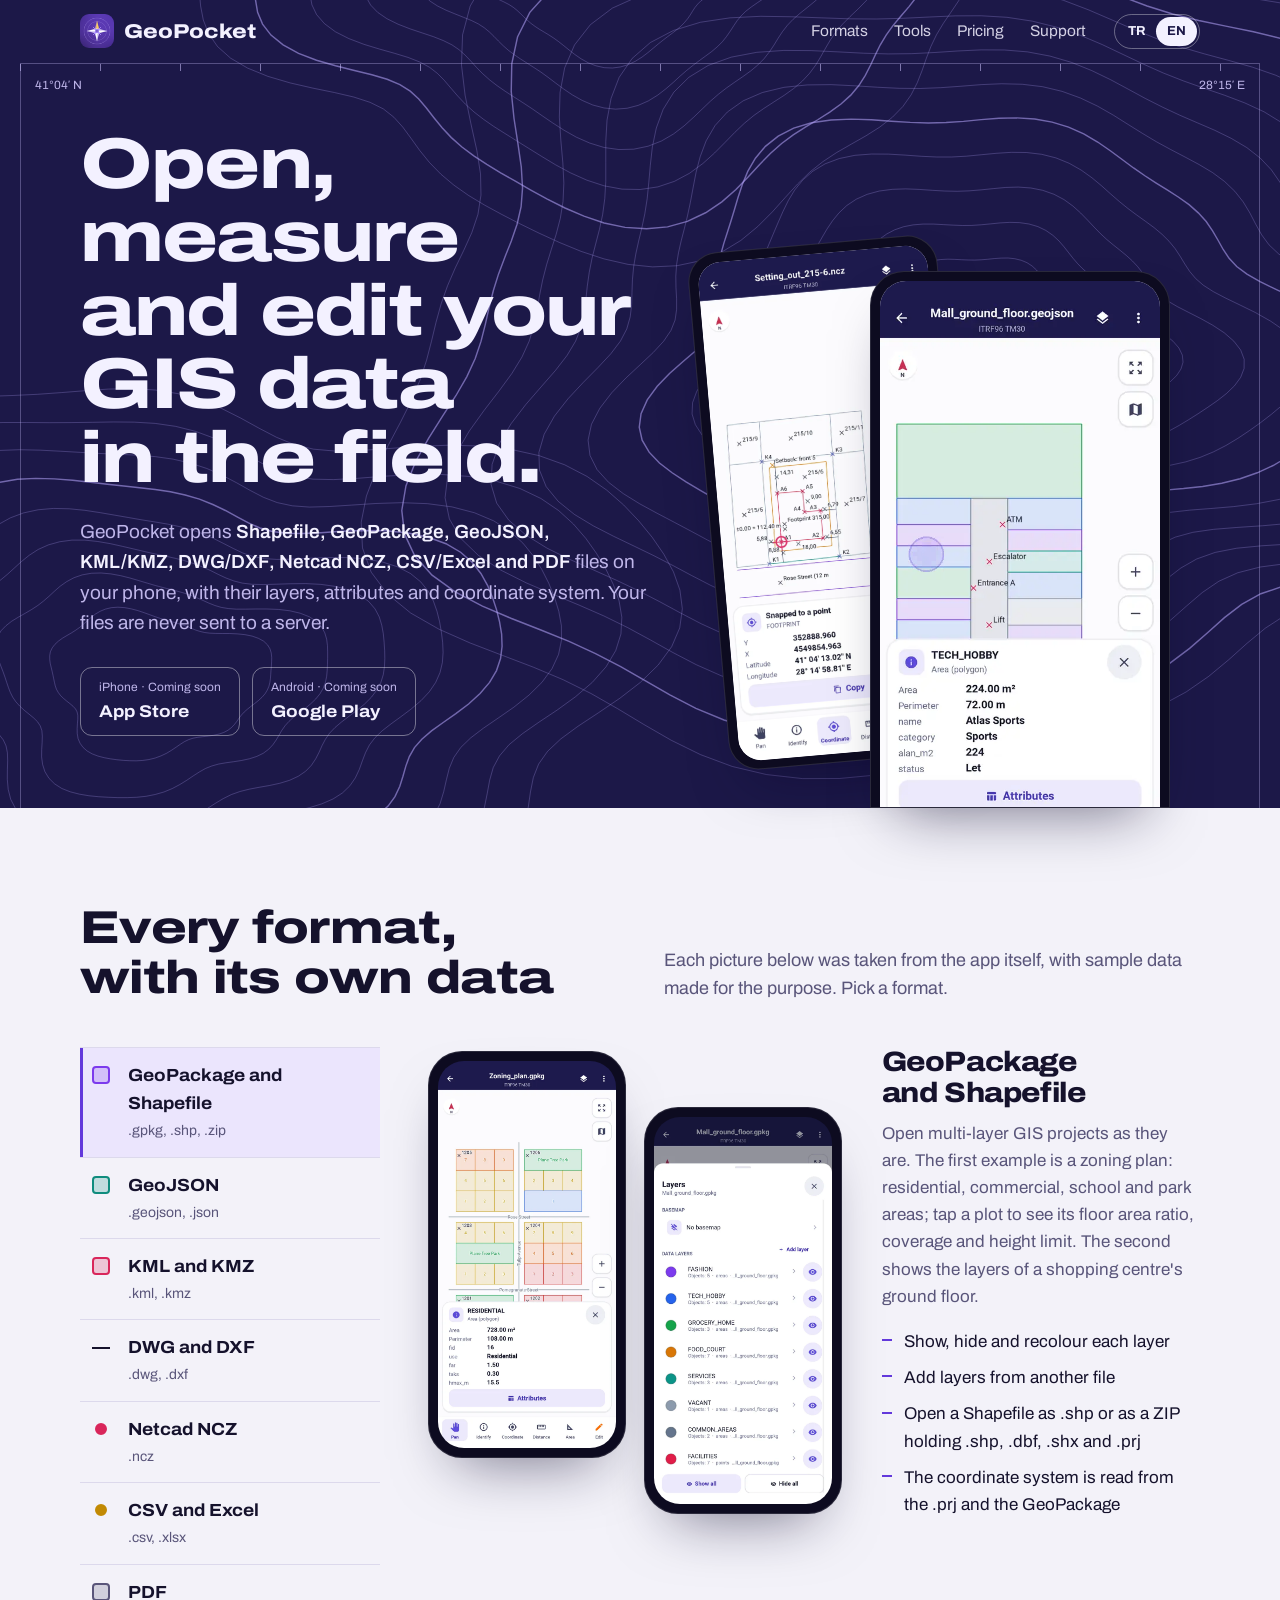
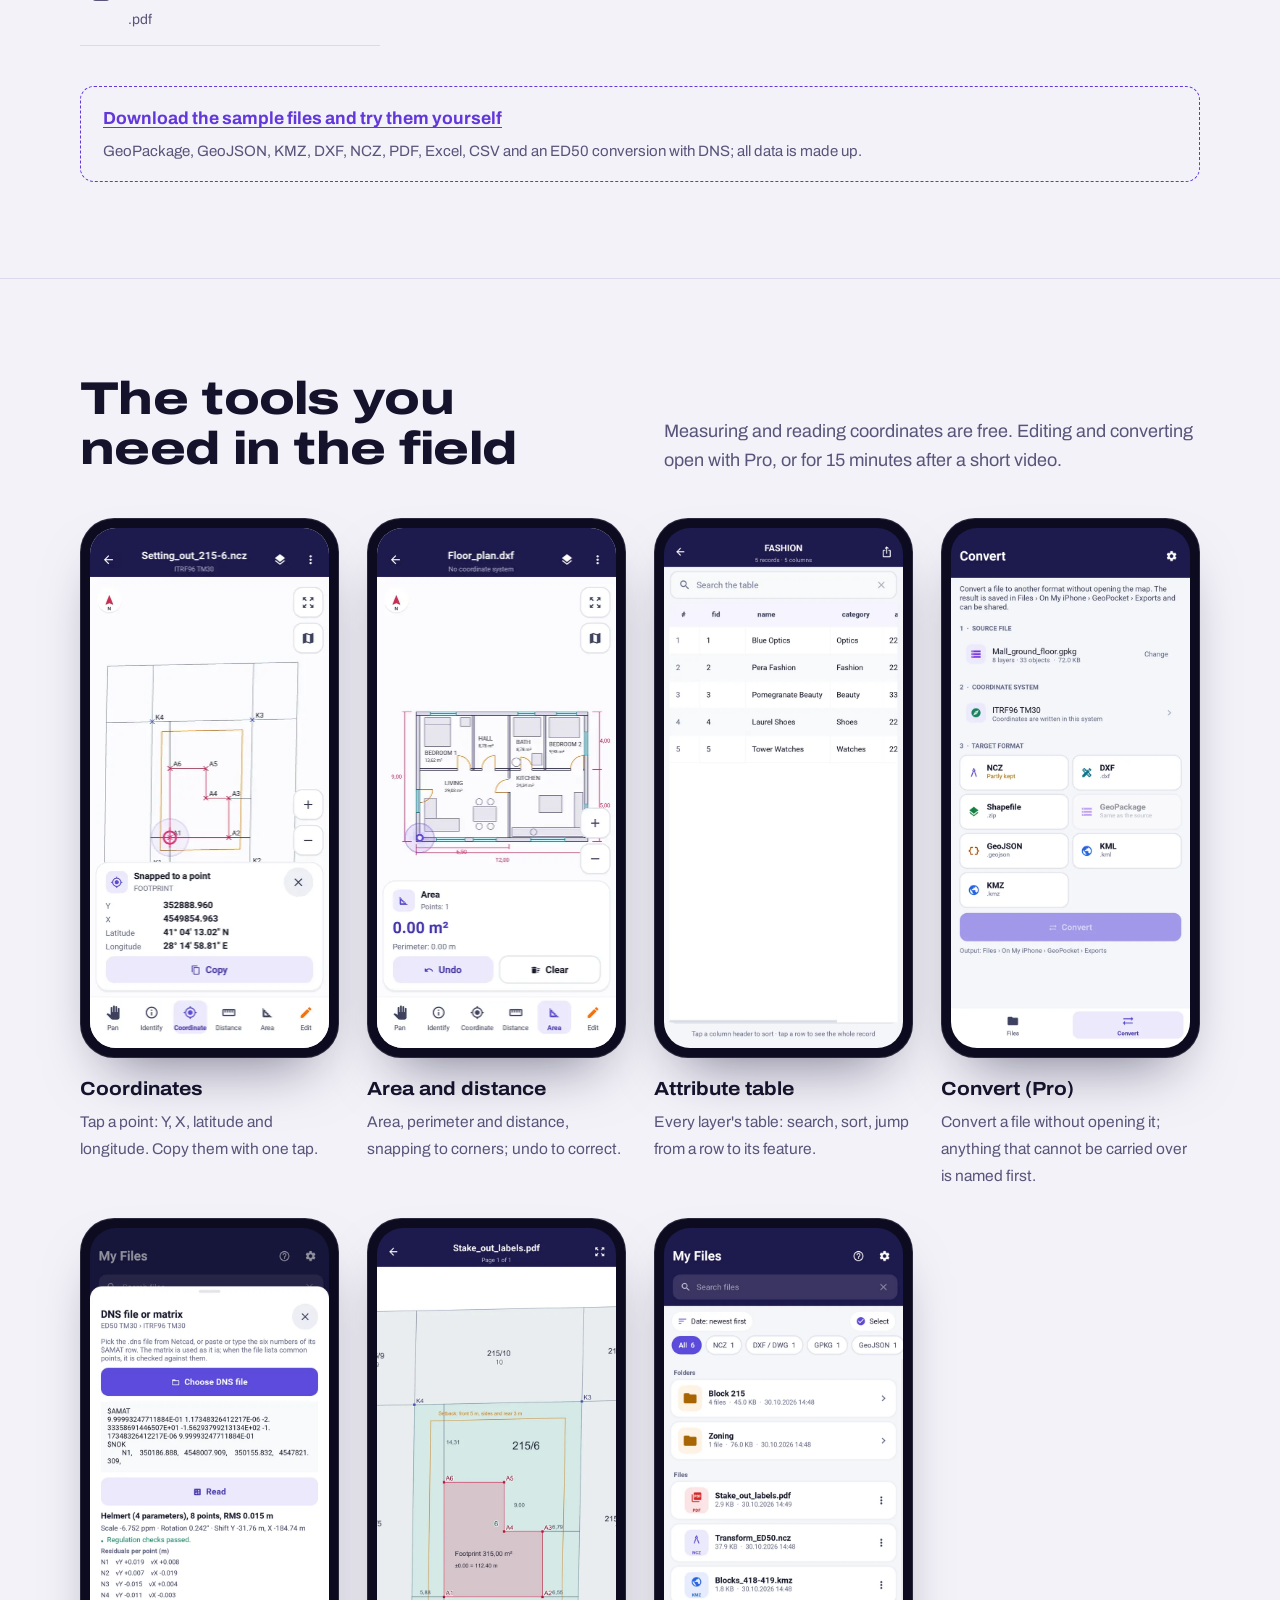
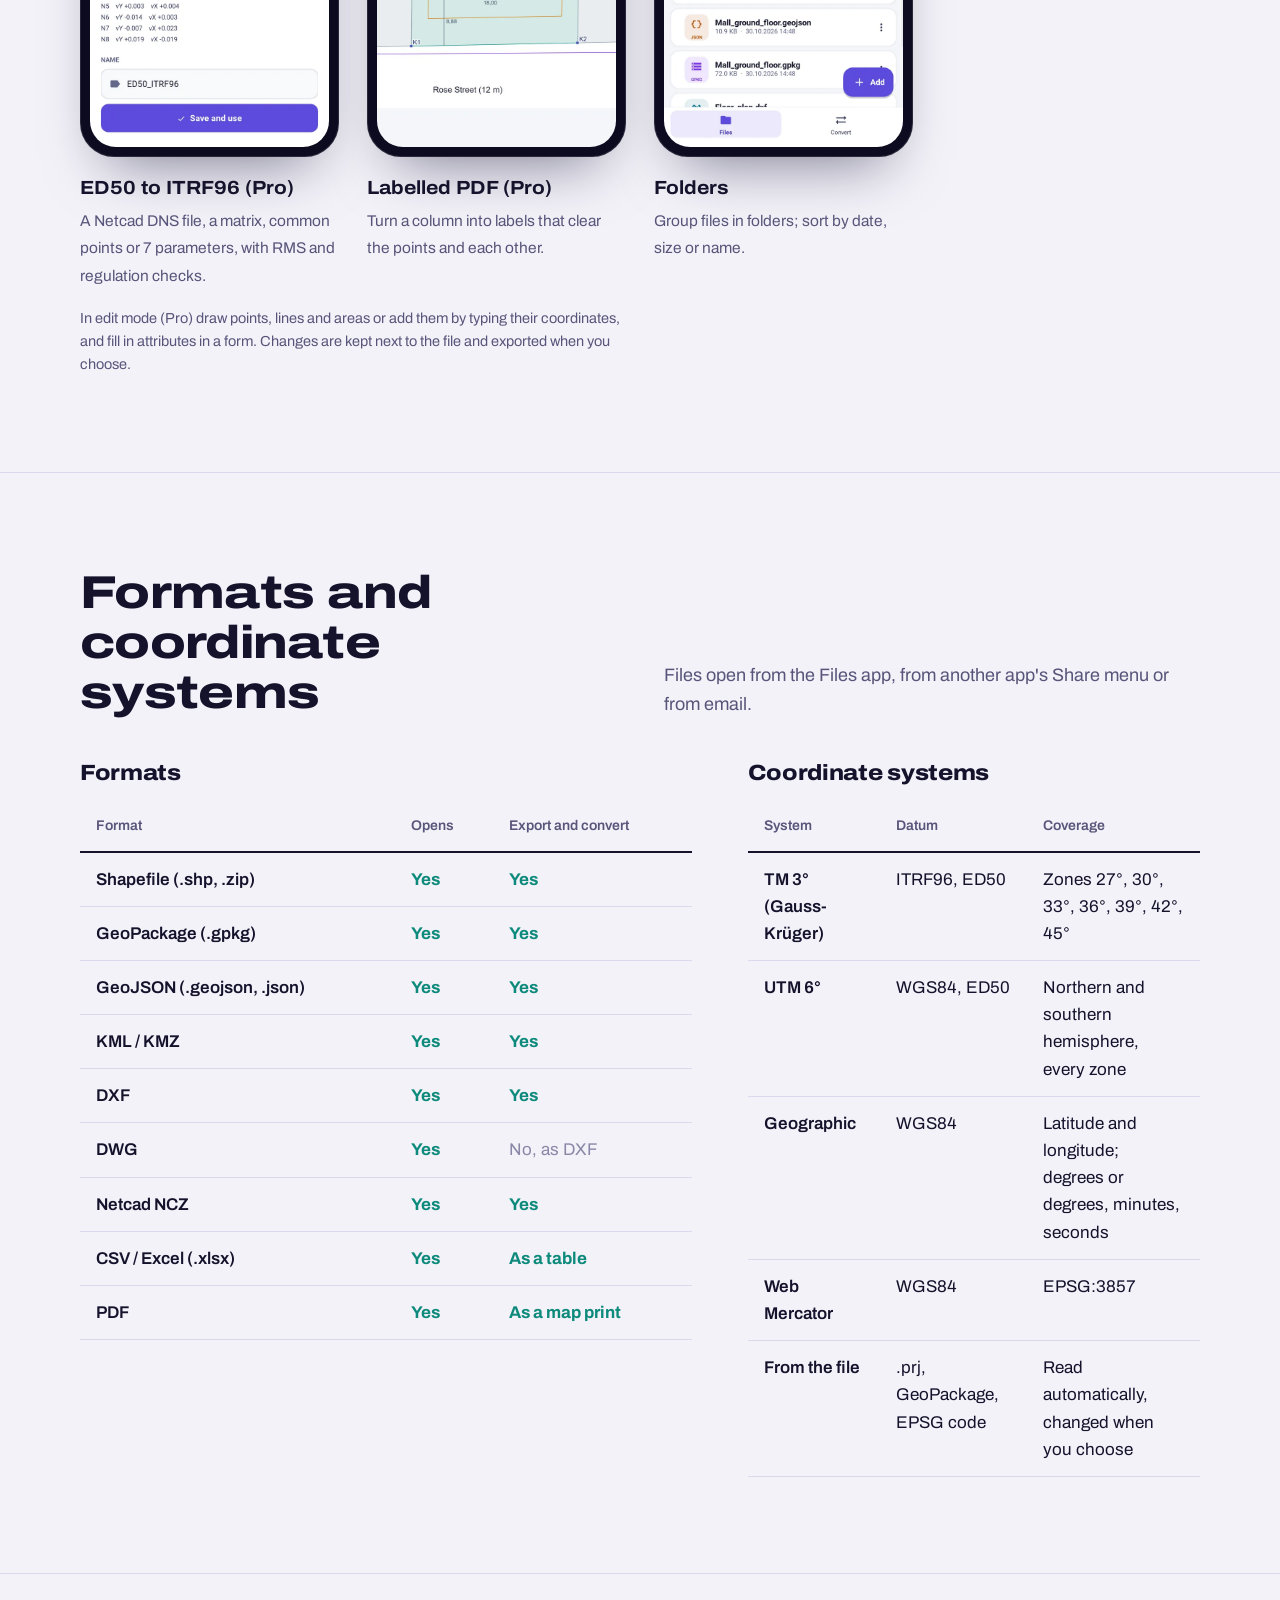
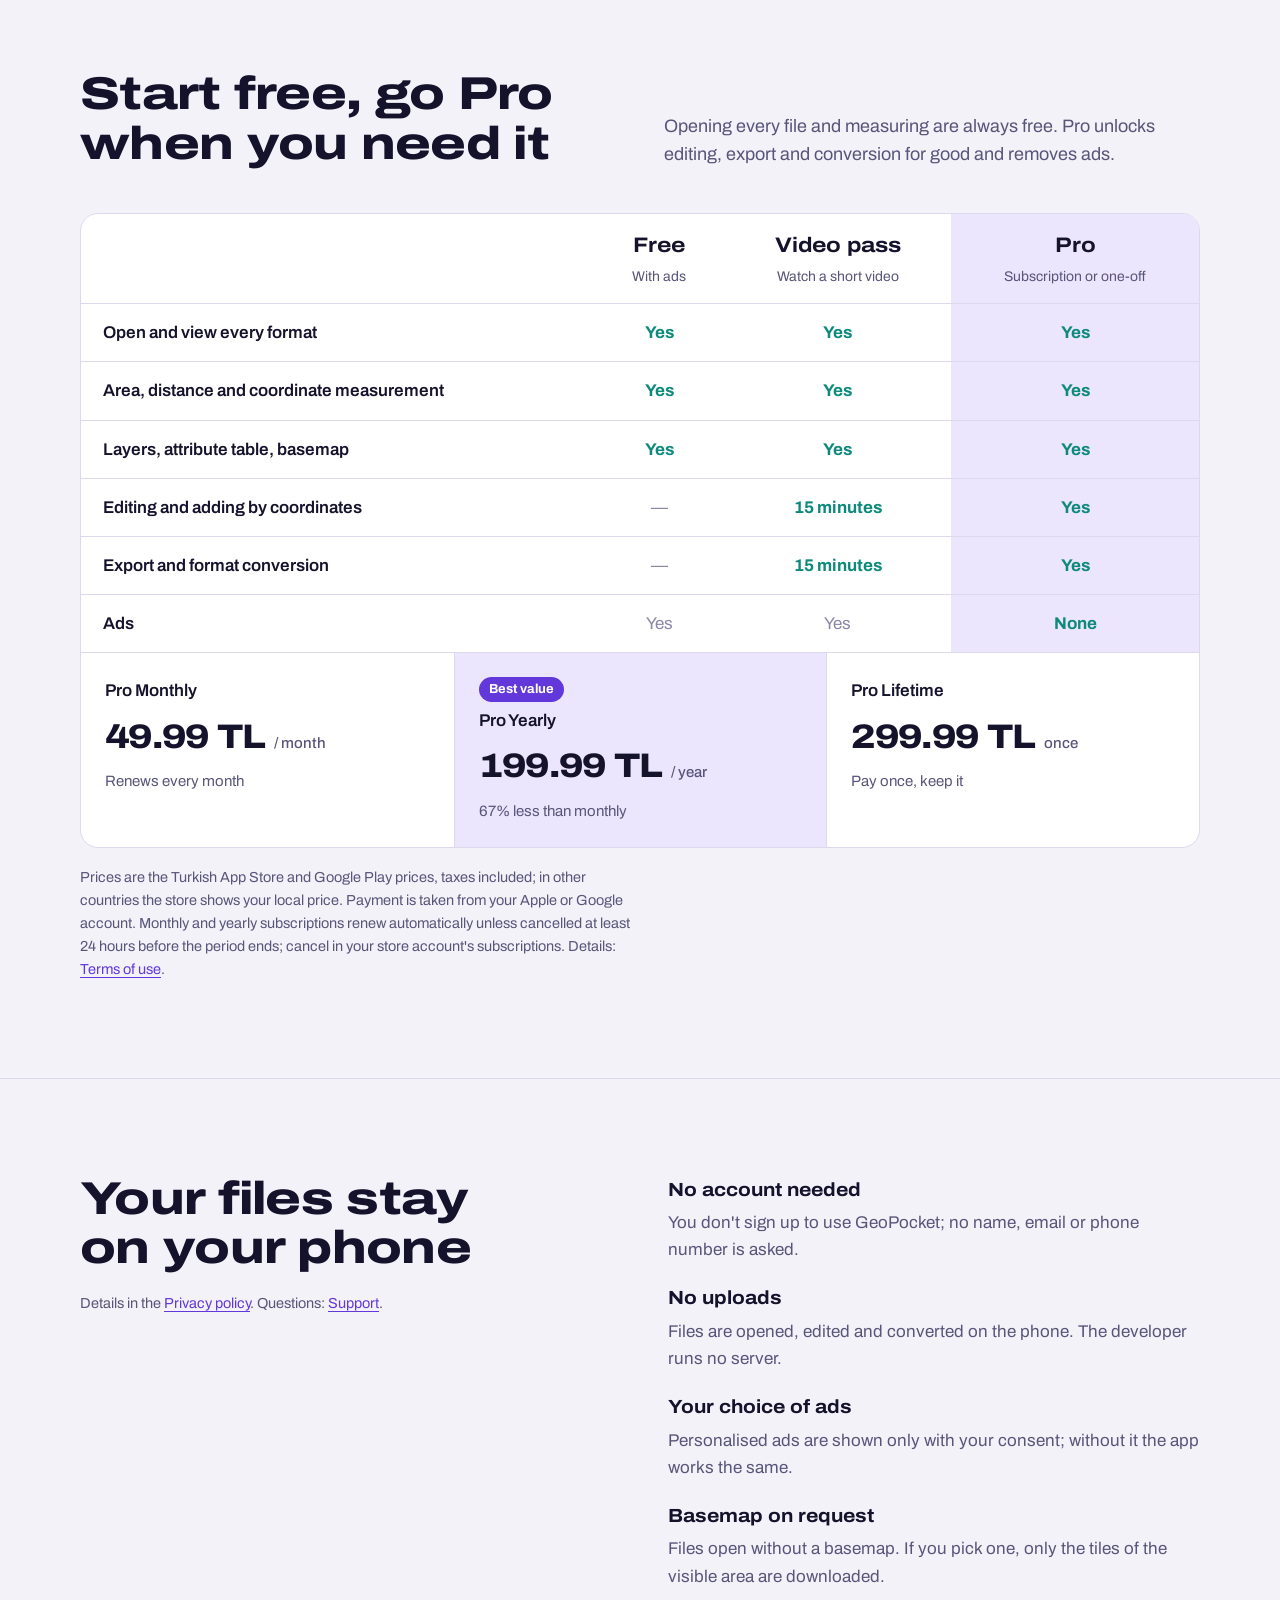
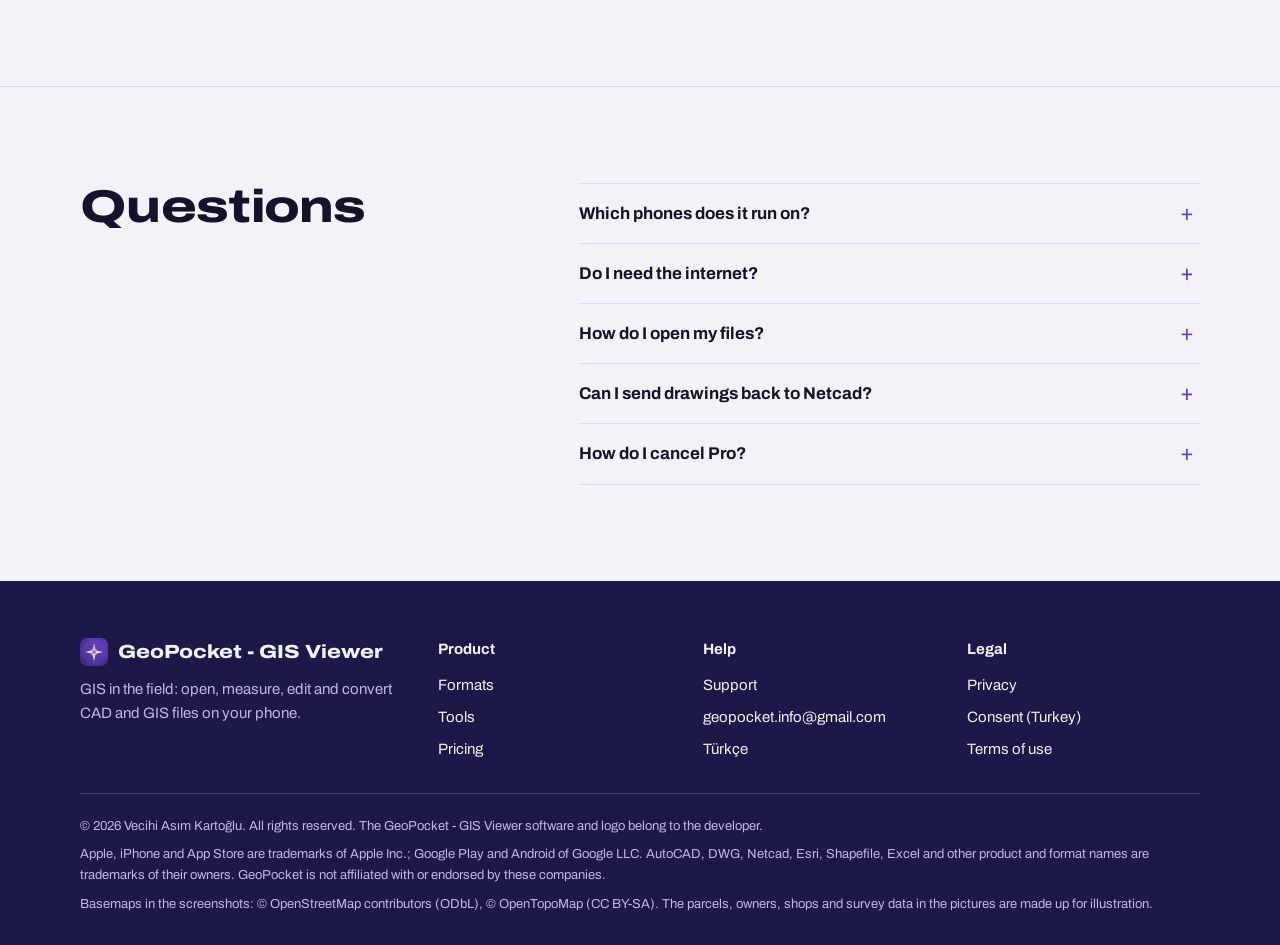
==== commit 1a8475b5: "Page titles and footer use the full store name" ====
--- a/en/index.html
+++ b/en/index.html
@@ -3,14 +3,14 @@
 <head>
 <meta charset="utf-8">
 <meta name="viewport" content="width=device-width, initial-scale=1, viewport-fit=cover">
-<title>GeoPocket: GIS viewer, editor and converter for your phone</title>
+<title>GeoPocket - GIS Viewer: view, edit and convert GIS files on your phone</title>
 <meta name="description" content="Open Shapefile, GeoPackage, GeoJSON, KML, KMZ, DWG, DXF, Netcad NCZ, CSV, Excel and PDF files on iPhone and Android; measure areas and coordinates, inspect attributes, edit and convert between formats.">
 <link rel="canonical" href="https://vecihiasim.github.io/geopocket/en/">
 <link rel="alternate" hreflang="tr" href="https://vecihiasim.github.io/geopocket/">
 <link rel="alternate" hreflang="en" href="https://vecihiasim.github.io/geopocket/en/">
 <link rel="alternate" hreflang="x-default" href="https://vecihiasim.github.io/geopocket/">
 <meta property="og:type" content="website">
-<meta property="og:title" content="GeoPocket: GIS viewer, editor and converter for your phone">
+<meta property="og:title" content="GeoPocket - GIS Viewer: view, edit and convert GIS files on your phone">
 <meta property="og:description" content="Open Shapefile, GeoPackage, GeoJSON, KML, KMZ, DWG, DXF, Netcad NCZ, CSV, Excel and PDF files on iPhone and Android; measure areas and coordinates, inspect attributes, edit and convert between formats.">
 <meta property="og:url" content="https://vecihiasim.github.io/geopocket/en/">
 <meta property="og:image" content="https://vecihiasim.github.io/geopocket/img/icon-192.png">
@@ -93,7 +93,7 @@
 </main>
 <footer class="site-foot"><div class="wrap">
   <div class="foot-grid">
-    <div><p class="b"><img src="../img/icon-64.png" alt="" width="28" height="28">GeoPocket</p><p>GIS in the field: open, measure, edit and convert CAD and GIS files on your phone.</p></div>
+    <div><p class="b"><img src="../img/icon-64.png" alt="" width="28" height="28">GeoPocket - GIS Viewer</p><p>GIS in the field: open, measure, edit and convert CAD and GIS files on your phone.</p></div>
     <div><h4>Product</h4><ul>
       <li><a href="index.html#formats">Formats</a></li>
       <li><a href="index.html#tools">Tools</a></li>
@@ -107,7 +107,7 @@
       <li><a href="consent.html">Consent (Turkey)</a></li>
       <li><a href="terms.html">Terms of use</a></li></ul></div>
   </div>
-  <div class="legal-line"><p>© 2026 Vecihi Asım Kartoğlu. All rights reserved. The GeoPocket name, logo and software belong to the developer.</p><p>Apple, iPhone and App Store are trademarks of Apple Inc.; Google Play and Android of Google LLC. AutoCAD, DWG, Netcad, Esri, Shapefile, Excel and other product and format names are trademarks of their owners. GeoPocket is not affiliated with or endorsed by these companies.</p><p>Basemaps in the screenshots: © OpenStreetMap contributors (ODbL), © OpenTopoMap (CC BY-SA). The parcels, owners, shops and survey data in the pictures are made up for illustration.</p></div>
+  <div class="legal-line"><p>© 2026 Vecihi Asım Kartoğlu. All rights reserved. The GeoPocket - GIS Viewer software and logo belong to the developer.</p><p>Apple, iPhone and App Store are trademarks of Apple Inc.; Google Play and Android of Google LLC. AutoCAD, DWG, Netcad, Esri, Shapefile, Excel and other product and format names are trademarks of their owners. GeoPocket is not affiliated with or endorsed by these companies.</p><p>Basemaps in the screenshots: © OpenStreetMap contributors (ODbL), © OpenTopoMap (CC BY-SA). The parcels, owners, shops and survey data in the pictures are made up for illustration.</p></div>
 </div></footer>
 <script src="../site.js" defer></script>
 </body>
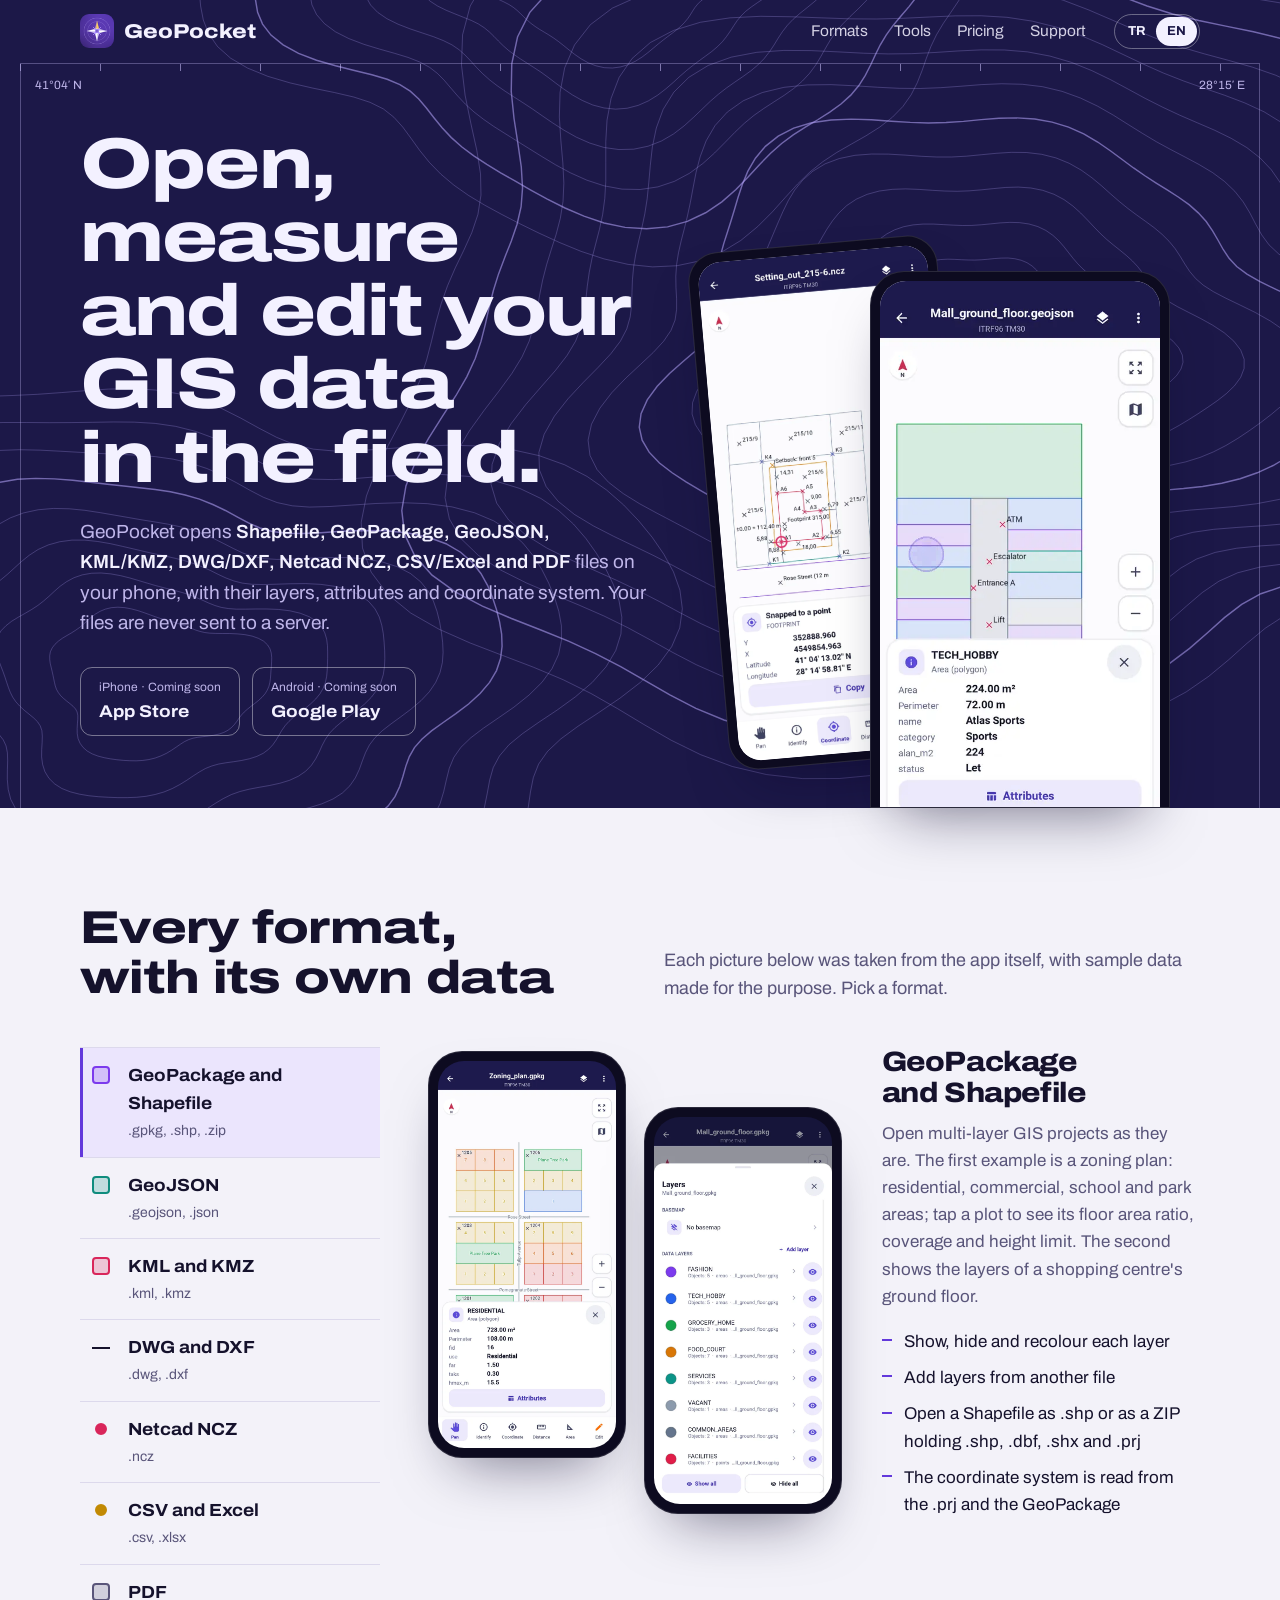
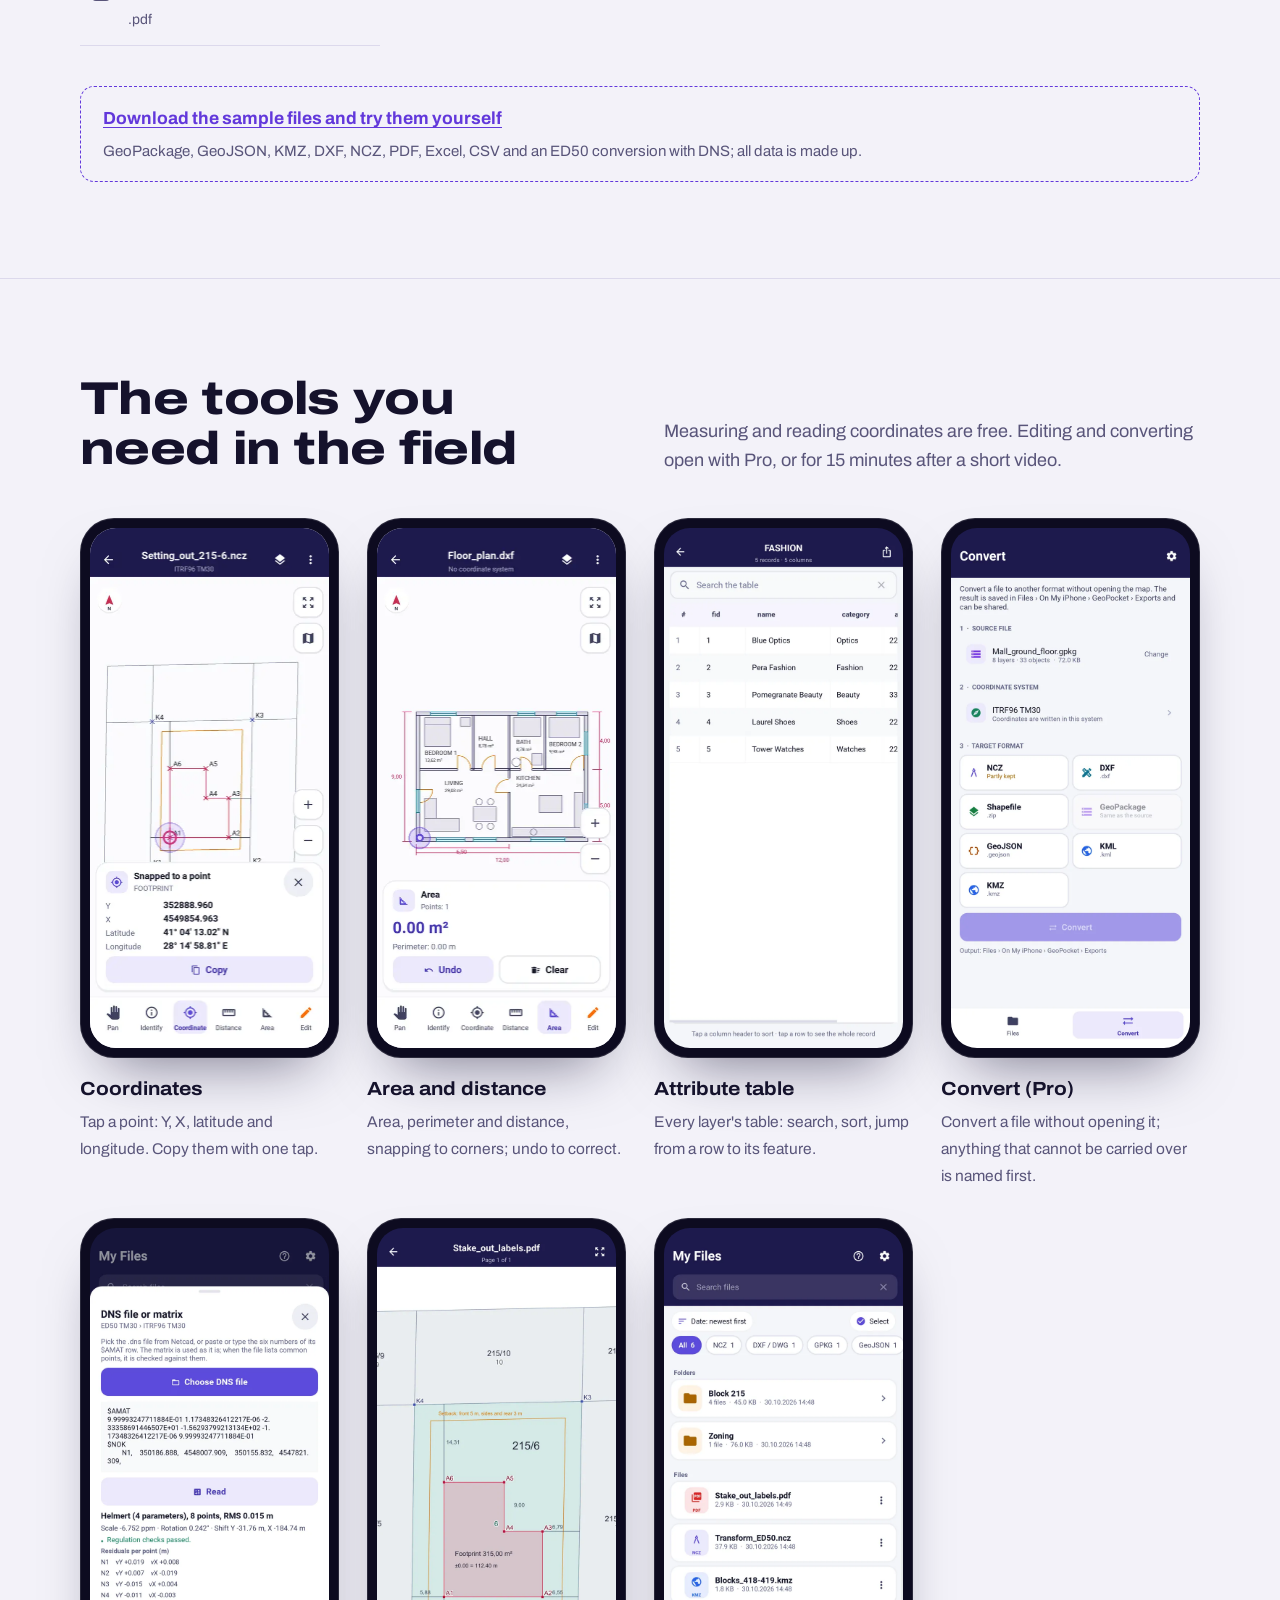
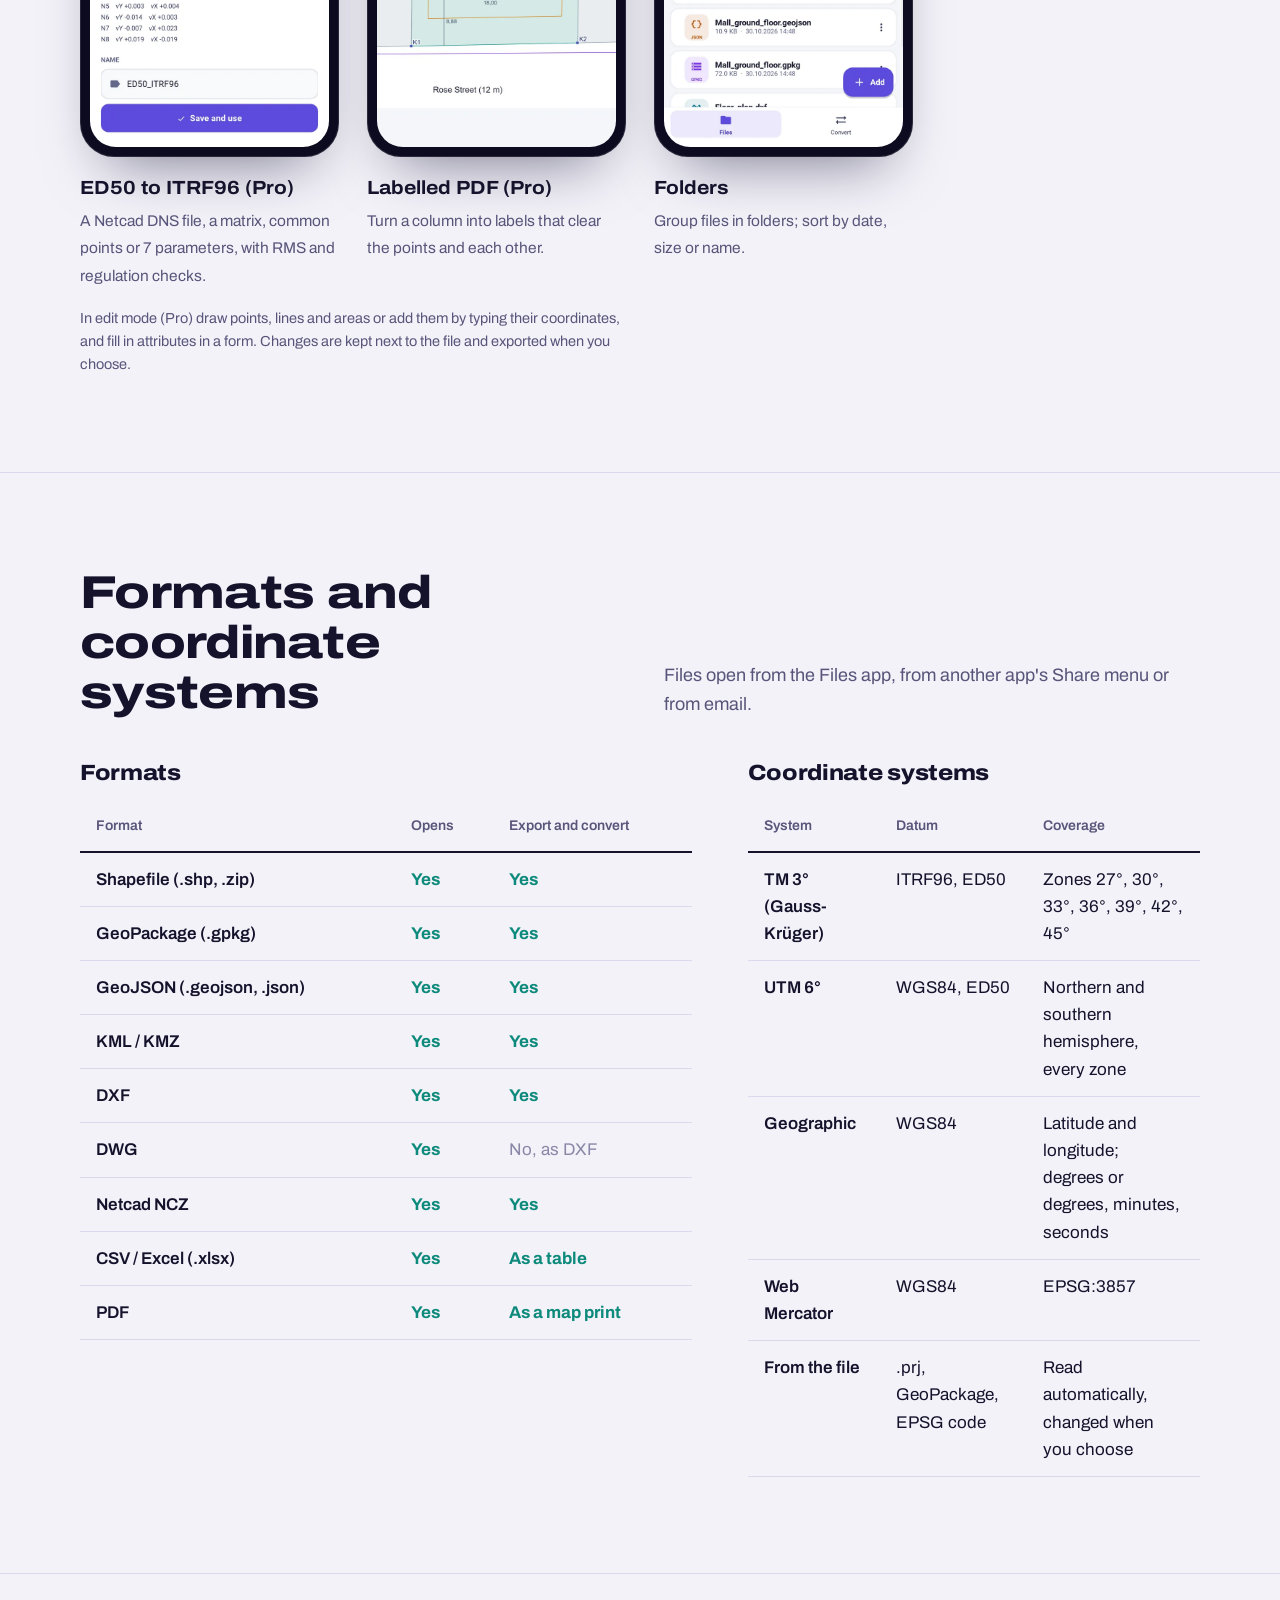
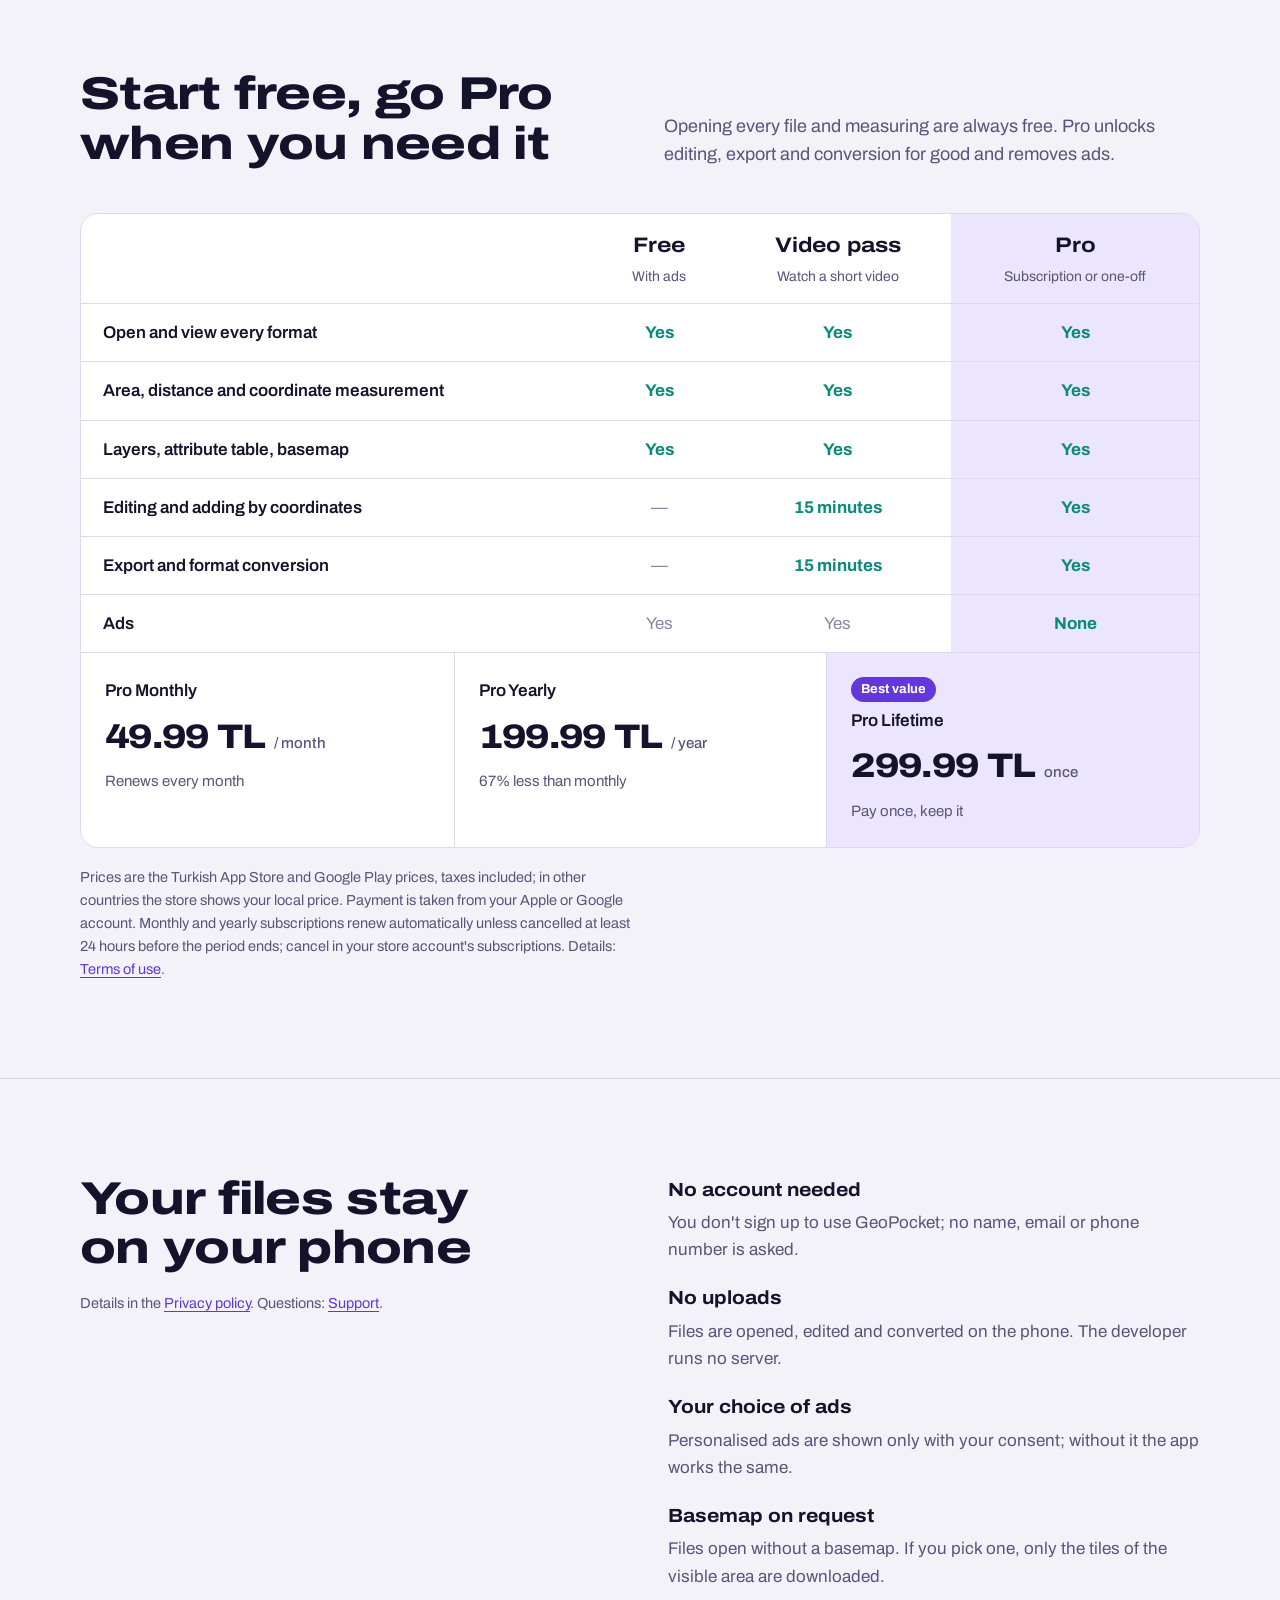
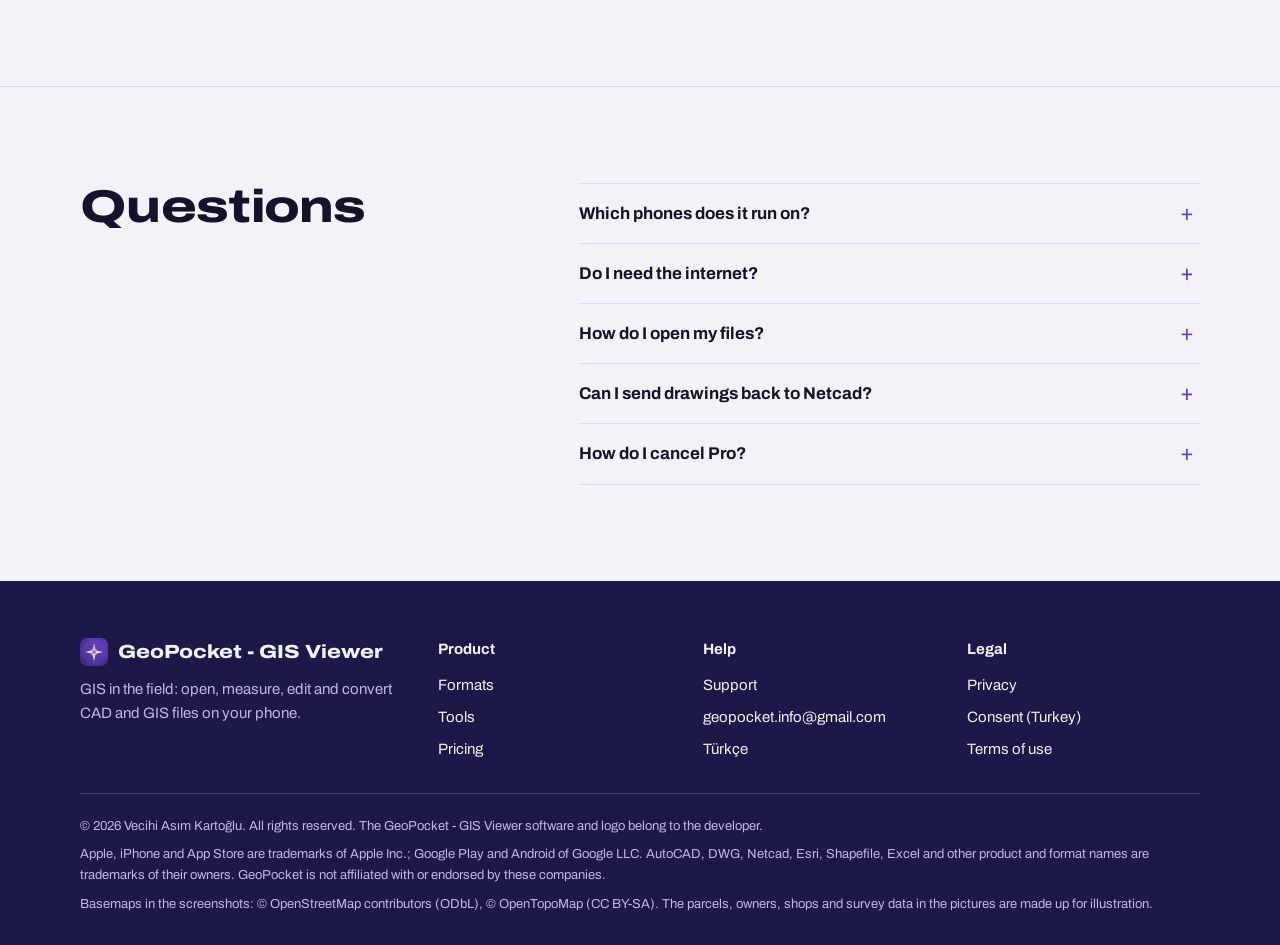
==== commit 16fff3af: "Lifetime plan is the best value" ====
--- a/en/index.html
+++ b/en/index.html
@@ -80,7 +80,7 @@
         <th scope="col"><b>Video pass</b><span>Watch a short video</span></th>
         <th scope="col"><b>Pro</b><span>Subscription or one-off</span></th></tr></thead>
       <tbody><tr><th scope="row">Open and view every format</th><td class="y">Yes</td><td class="y">Yes</td><td class="y">Yes</td></tr><tr><th scope="row">Area, distance and coordinate measurement</th><td class="y">Yes</td><td class="y">Yes</td><td class="y">Yes</td></tr><tr><th scope="row">Layers, attribute table, basemap</th><td class="y">Yes</td><td class="y">Yes</td><td class="y">Yes</td></tr><tr><th scope="row">Editing and adding by coordinates</th><td class="n">—</td><td class="y">15 minutes</td><td class="y">Yes</td></tr><tr><th scope="row">Export and format conversion</th><td class="n">—</td><td class="y">15 minutes</td><td class="y">Yes</td></tr><tr><th scope="row">Ads</th><td class="n">Yes</td><td class="n">Yes</td><td class="y">None</td></tr></tbody></table></div>
-    <div class="plans"><div class="plan"><span class="name">Pro Monthly</span><span class="price">49.99 TL <small>/ month</small></span><span class="what">Renews every month</span></div><div class="plan best"><span class=tag>Best value</span><span class="name">Pro Yearly</span><span class="price">199.99 TL <small>/ year</small></span><span class="what">67% less than monthly</span></div><div class="plan"><span class="name">Pro Lifetime</span><span class="price">299.99 TL <small>once</small></span><span class="what">Pay once, keep it</span></div></div>
+    <div class="plans"><div class="plan"><span class="name">Pro Monthly</span><span class="price">49.99 TL <small>/ month</small></span><span class="what">Renews every month</span></div><div class="plan"><span class="name">Pro Yearly</span><span class="price">199.99 TL <small>/ year</small></span><span class="what">67% less than monthly</span></div><div class="plan best"><span class=tag>Best value</span><span class="name">Pro Lifetime</span><span class="price">299.99 TL <small>once</small></span><span class="what">Pay once, keep it</span></div></div>
   </div>
   <p class="note">Prices are the Turkish App Store and Google Play prices, taxes included; in other countries the store shows your local price. Payment is taken from your Apple or Google account. Monthly and yearly subscriptions renew automatically unless cancelled at least 24 hours before the period ends; cancel in your store account's subscriptions. Details: <a href="terms.html#subscriptions">Terms of use</a>.</p>
 </div></section><section class="band"><div class="wrap privacy">
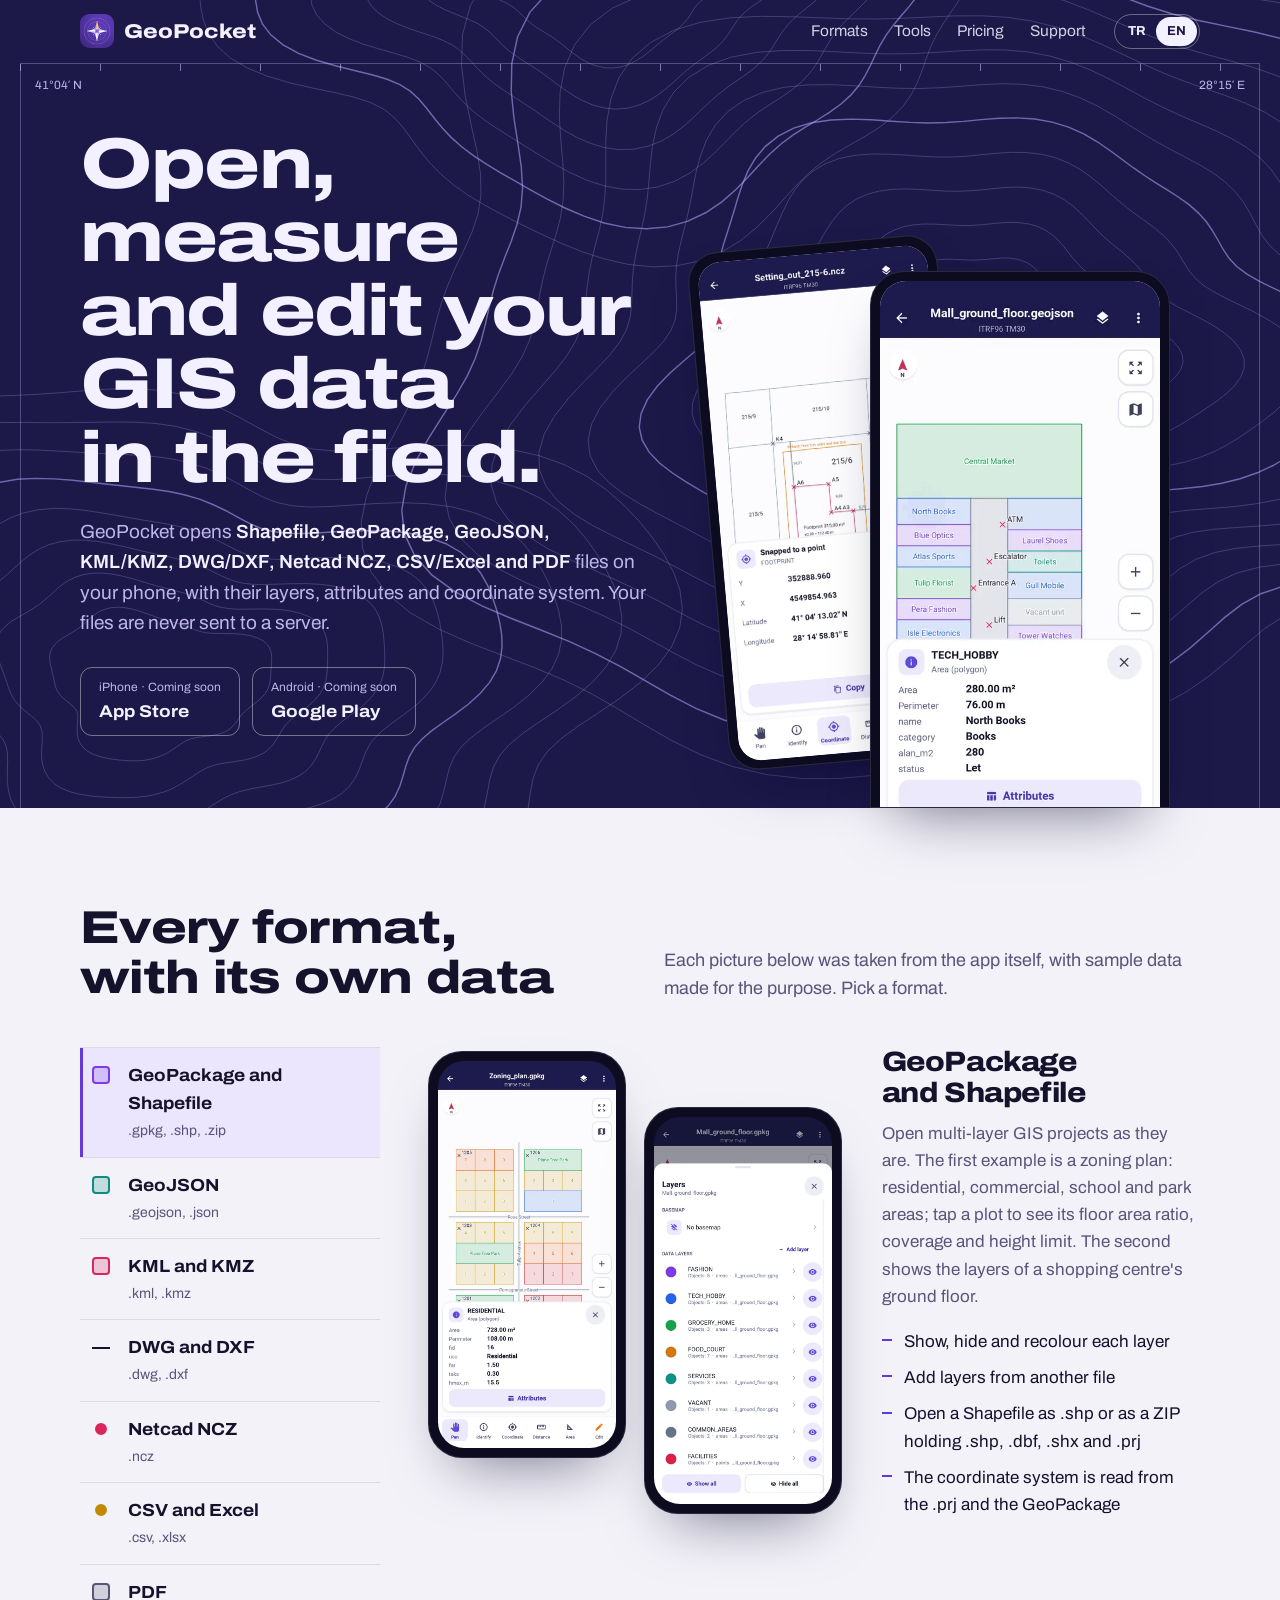
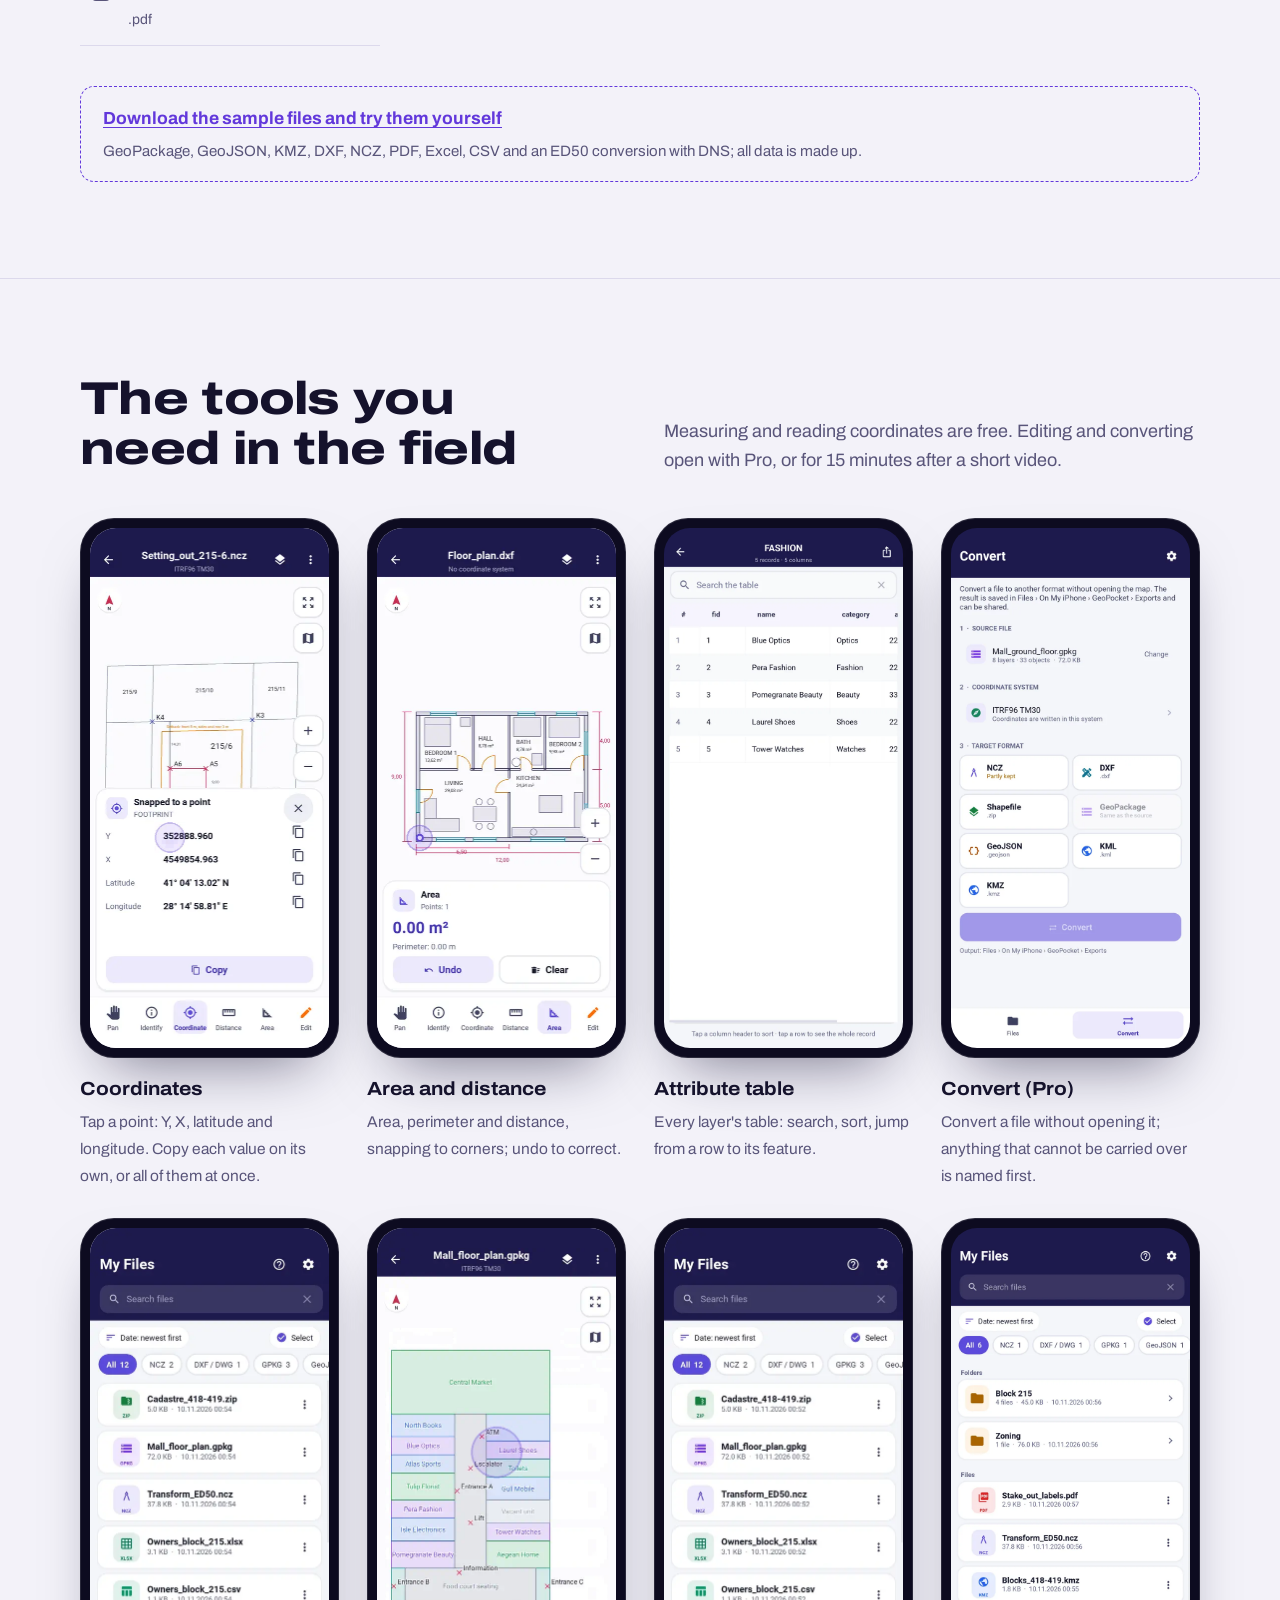
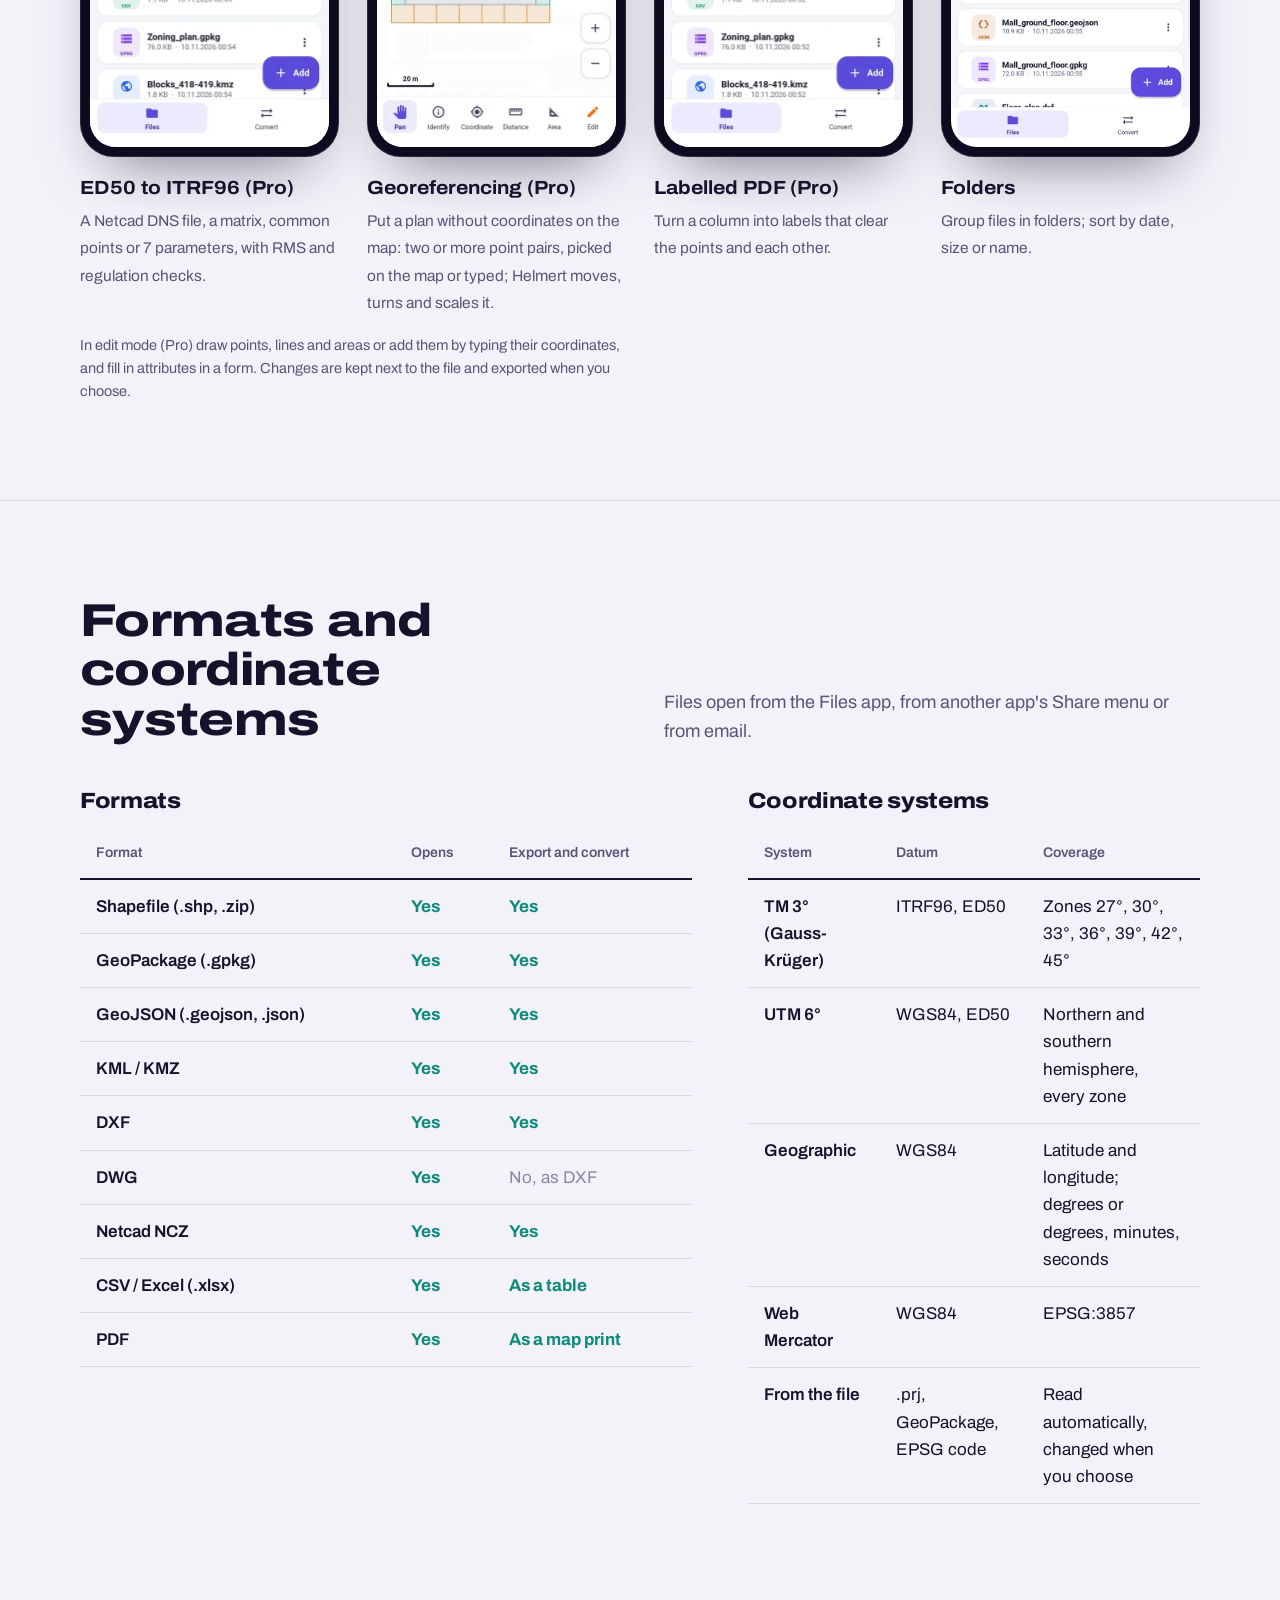
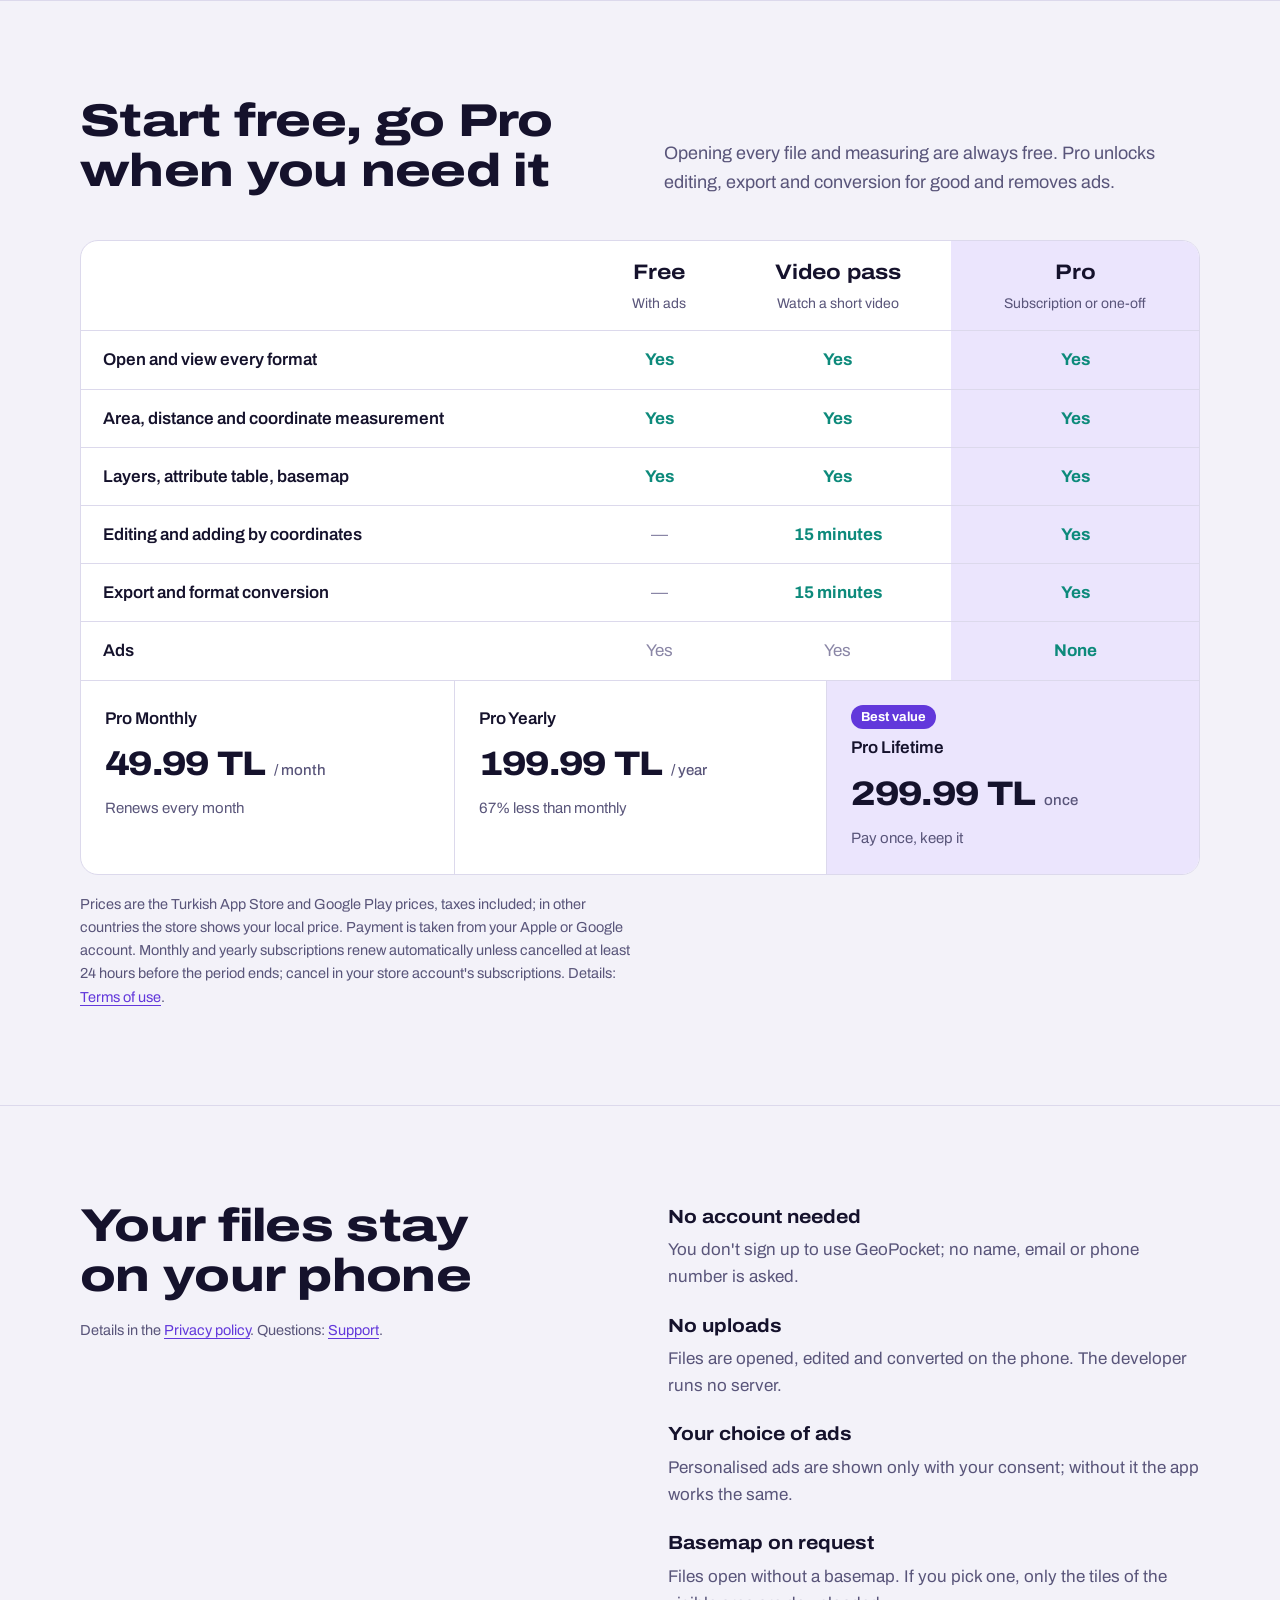
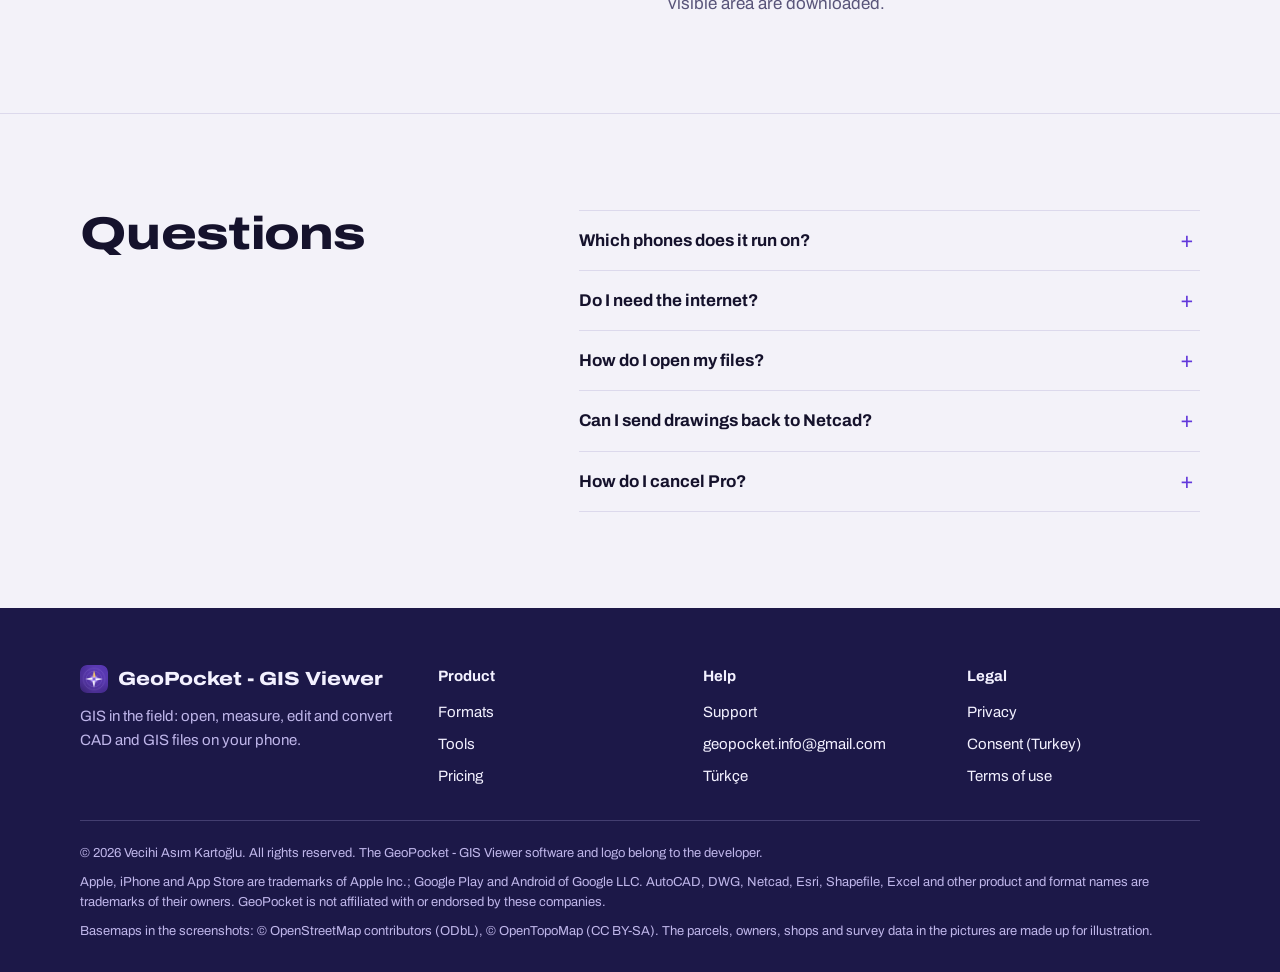
==== commit d4fd70cc: "Georeferencing, NCZ texts kept as texts, new pictures and clips" ====
--- a/en/index.html
+++ b/en/index.html
@@ -51,13 +51,13 @@
   <div class="head"><h2>Every format, with its own data</h2><p>Each picture below was taken from the app itself, with sample data made for the purpose. Pick a format.</p></div>
   <div class="atlas">
     <div class="legend" role="tablist" aria-label="Formats"><button role="tab" id="f-gpkg" aria-controls="p-gpkg" aria-selected="true"><span class="sw" style="--c:var(--road)" aria-hidden="true"></span><b>GeoPackage and Shapefile</b><span class="ext">.gpkg, .shp, .zip</span></button><button role="tab" id="f-geojson" aria-controls="p-geojson" aria-selected="false"><span class="sw" style="--c:var(--parcel)" aria-hidden="true"></span><b>GeoJSON</b><span class="ext">.geojson, .json</span></button><button role="tab" id="f-kmz" aria-controls="p-kmz" aria-selected="false"><span class="sw" style="--c:var(--building)" aria-hidden="true"></span><b>KML and KMZ</b><span class="ext">.kml, .kmz</span></button><button role="tab" id="f-dxf" aria-controls="p-dxf" aria-selected="false"><span class="sw line" style="--c:var(--ink)" aria-hidden="true"></span><b>DWG and DXF</b><span class="ext">.dwg, .dxf</span></button><button role="tab" id="f-ncz" aria-controls="p-ncz" aria-selected="false"><span class="sw pt" style="--c:var(--building)" aria-hidden="true"></span><b>Netcad NCZ</b><span class="ext">.ncz</span></button><button role="tab" id="f-csv" aria-controls="p-csv" aria-selected="false"><span class="sw pt" style="--c:var(--farm)" aria-hidden="true"></span><b>CSV and Excel</b><span class="ext">.csv, .xlsx</span></button><button role="tab" id="f-pdf" aria-controls="p-pdf" aria-selected="false"><span class="sw" style="--c:var(--muted)" aria-hidden="true"></span><b>PDF</b><span class="ext">.pdf</span></button></div>
-    <div class="plates"><div class="plate" role="tabpanel" id="p-gpkg" aria-labelledby="f-gpkg" tabindex="0"><div class="plate-phones"><div class="phone"><img src="../img/en/imar.webp" alt="GeoPackage and Shapefile" width="660" height="1434" loading="lazy" decoding="async"></div><div class="phone extra"><img src="../img/en/gpkg_katmanlar.webp" alt="GeoPackage and Shapefile" width="660" height="1434" loading="lazy" decoding="async"></div></div><div><h3>GeoPackage and Shapefile</h3><p>Open multi-layer GIS projects as they are. The first example is a zoning plan: residential, commercial, school and park areas; tap a plot to see its floor area ratio, coverage and height limit. The second shows the layers of a shopping centre's ground floor.</p><ul><li>Show, hide and recolour each layer</li><li>Add layers from another file</li><li>Open a Shapefile as .shp or as a ZIP holding .shp, .dbf, .shx and .prj</li><li>The coordinate system is read from the .prj and the GeoPackage</li></ul></div></div><div class="plate" role="tabpanel" id="p-geojson" aria-labelledby="f-geojson" tabindex="0"><div class="plate-phones"><div class="phone"><img src="../img/en/geojson.webp" alt="GeoJSON" width="660" height="1434" loading="lazy" decoding="async"></div><div class="phone extra"><img src="../img/en/tablo.webp" alt="GeoJSON" width="660" height="1434" loading="lazy" decoding="async"></div></div><div><h3>GeoJSON</h3><p>Open GeoJSON from QGIS, a web service or another app. Tap a feature to see its area, perimeter and every attribute; search and sort them in the attribute table.</p><ul><li>Area in m² and hectares, perimeter in metres</li><li>Multi-part geometries and polygons with holes</li><li>WGS84 coordinates read out as TM, UTM or latitude/longitude</li></ul></div></div><div class="plate" role="tabpanel" id="p-kmz" aria-labelledby="f-kmz" tabindex="0"><div class="plate-phones"><div class="phone"><img src="../img/en/kmz.webp" alt="KML and KMZ" width="660" height="1434" loading="lazy" decoding="async"></div></div><div><h3>KML and KMZ</h3><p>Open block and parcel boundaries, placemarks and routes made in Google Earth and view them over an OpenStreetMap or OpenTopoMap basemap. The KML inside a KMZ opens by itself.</p><ul><li>Placemark names shown as labels</li><li>The basemap loads only when you pick one</li><li>Send drawings back to Google Earth as KML or KMZ</li></ul></div></div><div class="plate" role="tabpanel" id="p-dxf" aria-labelledby="f-dxf" tabindex="0"><div class="plate-phones"><div class="phone"><img src="../img/en/dxf.webp" alt="DWG and DXF" width="660" height="1434" loading="lazy" decoding="async"></div></div><div><h3>DWG and DXF</h3><p>Open AutoCAD floor plans, site plans and sketches on your phone. Layers, text, arcs and blocks look as drawn; measure room areas and wall lengths with your finger.</p><ul><li>Distance, area and perimeter, snapping to corners</li><li>See drawings in project coordinates over a basemap</li><li>DWG opens read-only; changes are saved as DXF</li></ul></div></div><div class="plate" role="tabpanel" id="p-ncz" aria-labelledby="f-ncz" tabindex="0"><div class="plate-phones"><div class="phone"><img src="../img/en/ncz.webp" alt="Netcad NCZ" width="660" height="1434" loading="lazy" decoding="async"></div><div class="phone extra"><img src="../img/en/ncz_koordinat.webp" alt="Netcad NCZ" width="660" height="1434" loading="lazy" decoding="async"></div></div><div><h3>Netcad NCZ</h3><p>Open Netcad setting-out and survey files. The example is a setting-out project for block 215, parcel 6: the neighbouring parcels, the setback line, the building footprint and stake-out points A1 to A6.</p><ul><li>Y, X, latitude and longitude, snapping to the point</li><li>TM 3° ITRF96 and ED50, every zone</li><li>Save changes back to NCZ (text is not carried into NCZ)</li></ul></div></div><div class="plate" role="tabpanel" id="p-csv" aria-labelledby="f-csv" tabindex="0"><div class="plate-phones"><div class="phone"><img src="../img/en/csv.webp" alt="CSV and Excel" width="660" height="1434" loading="lazy" decoding="async"></div><div class="phone extra"><img src="../img/en/xlsx.webp" alt="CSV and Excel" width="660" height="1434" loading="lazy" decoding="async"></div></div><div><h3>CSV and Excel</h3><p>Bring owner, share and area lists and point coordinates onto the map. You choose the coordinate columns and system; GeoPocket marks its guess first. Tables with a WKT geometry column open directly.</p><ul><li>Decimal commas and points</li><li>Excel workbooks with several sheets</li><li>Export the attribute table as CSV or XLSX</li></ul></div></div><div class="plate" role="tabpanel" id="p-pdf" aria-labelledby="f-pdf" tabindex="0"><div class="plate-phones"><div class="phone"><img src="../img/en/pdf.webp" alt="PDF" width="660" height="1434" loading="lazy" decoding="async"></div></div><div><h3>PDF</h3><p>Print the map to a vector PDF with title, scale, coordinate system and legend, and zoom into PDF sheets you receive. The example is the A4 print of the setting-out project.</p><ul><li>A4 and A3, portrait or landscape</li><li>Pages stay sharp as you zoom</li><li>Multi-page PDFs</li></ul></div></div></div>
+    <div class="plates"><div class="plate" role="tabpanel" id="p-gpkg" aria-labelledby="f-gpkg" tabindex="0"><div class="plate-phones"><div class="phone"><img src="../img/en/imar.webp" alt="GeoPackage and Shapefile" width="660" height="1434" loading="lazy" decoding="async"></div><div class="phone extra"><img src="../img/en/gpkg_katmanlar.webp" alt="GeoPackage and Shapefile" width="660" height="1434" loading="lazy" decoding="async"></div></div><div><h3>GeoPackage and Shapefile</h3><p>Open multi-layer GIS projects as they are. The first example is a zoning plan: residential, commercial, school and park areas; tap a plot to see its floor area ratio, coverage and height limit. The second shows the layers of a shopping centre's ground floor.</p><ul><li>Show, hide and recolour each layer</li><li>Add layers from another file</li><li>Open a Shapefile as .shp or as a ZIP holding .shp, .dbf, .shx and .prj</li><li>The coordinate system is read from the .prj and the GeoPackage</li></ul></div></div><div class="plate" role="tabpanel" id="p-geojson" aria-labelledby="f-geojson" tabindex="0"><div class="plate-phones"><div class="phone"><img src="../img/en/geojson.webp" alt="GeoJSON" width="660" height="1434" loading="lazy" decoding="async"></div><div class="phone extra"><img src="../img/en/tablo.webp" alt="GeoJSON" width="660" height="1434" loading="lazy" decoding="async"></div></div><div><h3>GeoJSON</h3><p>Open GeoJSON from QGIS, a web service or another app. Tap a feature to see its area, perimeter and every attribute; search and sort them in the attribute table.</p><ul><li>Area in m² and hectares, perimeter in metres</li><li>Multi-part geometries and polygons with holes</li><li>WGS84 coordinates read out as TM, UTM or latitude/longitude</li></ul></div></div><div class="plate" role="tabpanel" id="p-kmz" aria-labelledby="f-kmz" tabindex="0"><div class="plate-phones"><div class="phone"><img src="../img/en/kmz.webp" alt="KML and KMZ" width="660" height="1434" loading="lazy" decoding="async"></div></div><div><h3>KML and KMZ</h3><p>Open block and parcel boundaries, placemarks and routes made in Google Earth and view them over an OpenStreetMap or OpenTopoMap basemap. The KML inside a KMZ opens by itself.</p><ul><li>Placemark names shown as labels</li><li>The basemap loads only when you pick one</li><li>Send drawings back to Google Earth as KML or KMZ</li></ul></div></div><div class="plate" role="tabpanel" id="p-dxf" aria-labelledby="f-dxf" tabindex="0"><div class="plate-phones"><div class="phone"><img src="../img/en/dxf.webp" alt="DWG and DXF" width="660" height="1434" loading="lazy" decoding="async"></div></div><div><h3>DWG and DXF</h3><p>Open AutoCAD floor plans, site plans and sketches on your phone. Layers, text, arcs and blocks look as drawn; measure room areas and wall lengths with your finger.</p><ul><li>Distance, area and perimeter, snapping to corners</li><li>See drawings in project coordinates over a basemap</li><li>DWG opens read-only; changes are saved as DXF</li></ul></div></div><div class="plate" role="tabpanel" id="p-ncz" aria-labelledby="f-ncz" tabindex="0"><div class="plate-phones"><div class="phone"><img src="../img/en/ncz.webp" alt="Netcad NCZ" width="660" height="1434" loading="lazy" decoding="async"></div><div class="phone extra"><img src="../img/en/ncz_koordinat.webp" alt="Netcad NCZ" width="660" height="1434" loading="lazy" decoding="async"></div></div><div><h3>Netcad NCZ</h3><p>Open Netcad setting-out and survey files. The example is a setting-out project for block 215, parcel 6: the neighbouring parcels, the setback line, the building footprint and stake-out points A1 to A6.</p><ul><li>Y, X, latitude and longitude, snapping to the point</li><li>TM 3° ITRF96 and ED50, every zone</li><li>Save changes back to NCZ; texts stay Netcad texts</li></ul></div></div><div class="plate" role="tabpanel" id="p-csv" aria-labelledby="f-csv" tabindex="0"><div class="plate-phones"><div class="phone"><img src="../img/en/csv.webp" alt="CSV and Excel" width="660" height="1434" loading="lazy" decoding="async"></div><div class="phone extra"><img src="../img/en/xlsx.webp" alt="CSV and Excel" width="660" height="1434" loading="lazy" decoding="async"></div></div><div><h3>CSV and Excel</h3><p>Bring owner, share and area lists and point coordinates onto the map. You choose the coordinate columns and system; GeoPocket marks its guess first. Tables with a WKT geometry column open directly.</p><ul><li>Decimal commas and points</li><li>Excel workbooks with several sheets</li><li>Export the attribute table as CSV or XLSX</li></ul></div></div><div class="plate" role="tabpanel" id="p-pdf" aria-labelledby="f-pdf" tabindex="0"><div class="plate-phones"><div class="phone"><img src="../img/en/pdf.webp" alt="PDF" width="660" height="1434" loading="lazy" decoding="async"></div></div><div><h3>PDF</h3><p>Print the map to a vector PDF with title, scale, coordinate system and legend, and zoom into PDF sheets you receive. The example is the A4 print of the setting-out project.</p><ul><li>A4 and A3, portrait or landscape</li><li>Pages stay sharp as you zoom</li><li>Multi-page PDFs</li></ul></div></div></div>
   </div>
   <p class="try"><a href="samples.html">Download the sample files and try them yourself</a>
     <span>GeoPackage, GeoJSON, KMZ, DXF, NCZ, PDF, Excel, CSV and an ED50 conversion with DNS; all data is made up.</span></p>
 </div></section><section class="band" id="tools"><div class="wrap">
   <div class="head"><h2>The tools you need in the field</h2><p>Measuring and reading coordinates are free. Editing and converting open with Pro, or for 15 minutes after a short video.</p></div>
-  <div class="strip"><figure><div class="phone"><picture><source media="(prefers-reduced-motion: reduce)" srcset="../img/en/clip_koordinat_poster.webp"><img src="../img/en/clip_koordinat.webp" alt="Coordinates" width="480" height="1040" loading="lazy"></picture></div><figcaption><b>Coordinates</b><span>Tap a point: Y, X, latitude and longitude. Copy them with one tap.</span></figcaption></figure><figure><div class="phone"><picture><source media="(prefers-reduced-motion: reduce)" srcset="../img/en/clip_olcum_poster.webp"><img src="../img/en/clip_olcum.webp" alt="Area and distance" width="480" height="1040" loading="lazy"></picture></div><figcaption><b>Area and distance</b><span>Area, perimeter and distance, snapping to corners; undo to correct.</span></figcaption></figure><figure><div class="phone"><img src="../img/en/tablo.webp" alt="Attribute table" width="660" height="1434" loading="lazy" decoding="async"></div><figcaption><b>Attribute table</b><span>Every layer's table: search, sort, jump from a row to its feature.</span></figcaption></figure><figure><div class="phone"><img src="../img/en/donustur.webp" alt="Convert (Pro)" width="660" height="1434" loading="lazy" decoding="async"></div><figcaption><b>Convert (Pro)</b><span>Convert a file without opening it; anything that cannot be carried over is named first.</span></figcaption></figure><figure><div class="phone"><img src="../img/en/dns.webp" alt="ED50 to ITRF96 (Pro)" width="660" height="1434" loading="lazy" decoding="async"></div><figcaption><b>ED50 to ITRF96 (Pro)</b><span>A Netcad DNS file, a matrix, common points or 7 parameters, with RMS and regulation checks.</span></figcaption></figure><figure><div class="phone"><img src="../img/en/pdf_etiket.webp" alt="Labelled PDF (Pro)" width="660" height="1434" loading="lazy" decoding="async"></div><figcaption><b>Labelled PDF (Pro)</b><span>Turn a column into labels that clear the points and each other.</span></figcaption></figure><figure><div class="phone"><img src="../img/en/klasorler.webp" alt="Folders" width="660" height="1434" loading="lazy" decoding="async"></div><figcaption><b>Folders</b><span>Group files in folders; sort by date, size or name.</span></figcaption></figure></div>
+  <div class="strip"><figure><div class="phone"><picture><source media="(prefers-reduced-motion: reduce)" srcset="../img/en/clip_koordinat_poster.webp"><img src="../img/en/clip_koordinat.webp" alt="Coordinates" width="480" height="1040" loading="lazy"></picture></div><figcaption><b>Coordinates</b><span>Tap a point: Y, X, latitude and longitude. Copy each value on its own, or all of them at once.</span></figcaption></figure><figure><div class="phone"><picture><source media="(prefers-reduced-motion: reduce)" srcset="../img/en/clip_olcum_poster.webp"><img src="../img/en/clip_olcum.webp" alt="Area and distance" width="480" height="1040" loading="lazy"></picture></div><figcaption><b>Area and distance</b><span>Area, perimeter and distance, snapping to corners; undo to correct.</span></figcaption></figure><figure><div class="phone"><img src="../img/en/tablo.webp" alt="Attribute table" width="660" height="1434" loading="lazy" decoding="async"></div><figcaption><b>Attribute table</b><span>Every layer's table: search, sort, jump from a row to its feature.</span></figcaption></figure><figure><div class="phone"><img src="../img/en/donustur.webp" alt="Convert (Pro)" width="660" height="1434" loading="lazy" decoding="async"></div><figcaption><b>Convert (Pro)</b><span>Convert a file without opening it; anything that cannot be carried over is named first.</span></figcaption></figure><figure><div class="phone"><picture><source media="(prefers-reduced-motion: reduce)" srcset="../img/en/clip_dns_poster.webp"><img src="../img/en/clip_dns.webp" alt="ED50 to ITRF96 (Pro)" width="480" height="1040" loading="lazy"></picture></div><figcaption><b>ED50 to ITRF96 (Pro)</b><span>A Netcad DNS file, a matrix, common points or 7 parameters, with RMS and regulation checks.</span></figcaption></figure><figure><div class="phone"><picture><source media="(prefers-reduced-motion: reduce)" srcset="../img/en/clip_konumlandir_poster.webp"><img src="../img/en/clip_konumlandir.webp" alt="Georeferencing (Pro)" width="480" height="1040" loading="lazy"></picture></div><figcaption><b>Georeferencing (Pro)</b><span>Put a plan without coordinates on the map: two or more point pairs, picked on the map or typed; Helmert moves, turns and scales it.</span></figcaption></figure><figure><div class="phone"><picture><source media="(prefers-reduced-motion: reduce)" srcset="../img/en/clip_shp_pdf_poster.webp"><img src="../img/en/clip_shp_pdf.webp" alt="Labelled PDF (Pro)" width="480" height="1040" loading="lazy"></picture></div><figcaption><b>Labelled PDF (Pro)</b><span>Turn a column into labels that clear the points and each other.</span></figcaption></figure><figure><div class="phone"><img src="../img/en/klasorler.webp" alt="Folders" width="660" height="1434" loading="lazy" decoding="async"></div><figcaption><b>Folders</b><span>Group files in folders; sort by date, size or name.</span></figcaption></figure></div>
   <p class="note">In edit mode (Pro) draw points, lines and areas or add them by typing their coordinates, and fill in attributes in a form. Changes are kept next to the file and exported when you choose.</p>
 </div></section><section class="band"><div class="wrap">
   <div class="head"><h2>Formats and coordinate systems</h2><p>Files open from the Files app, from another app's Share menu or from email.</p></div>
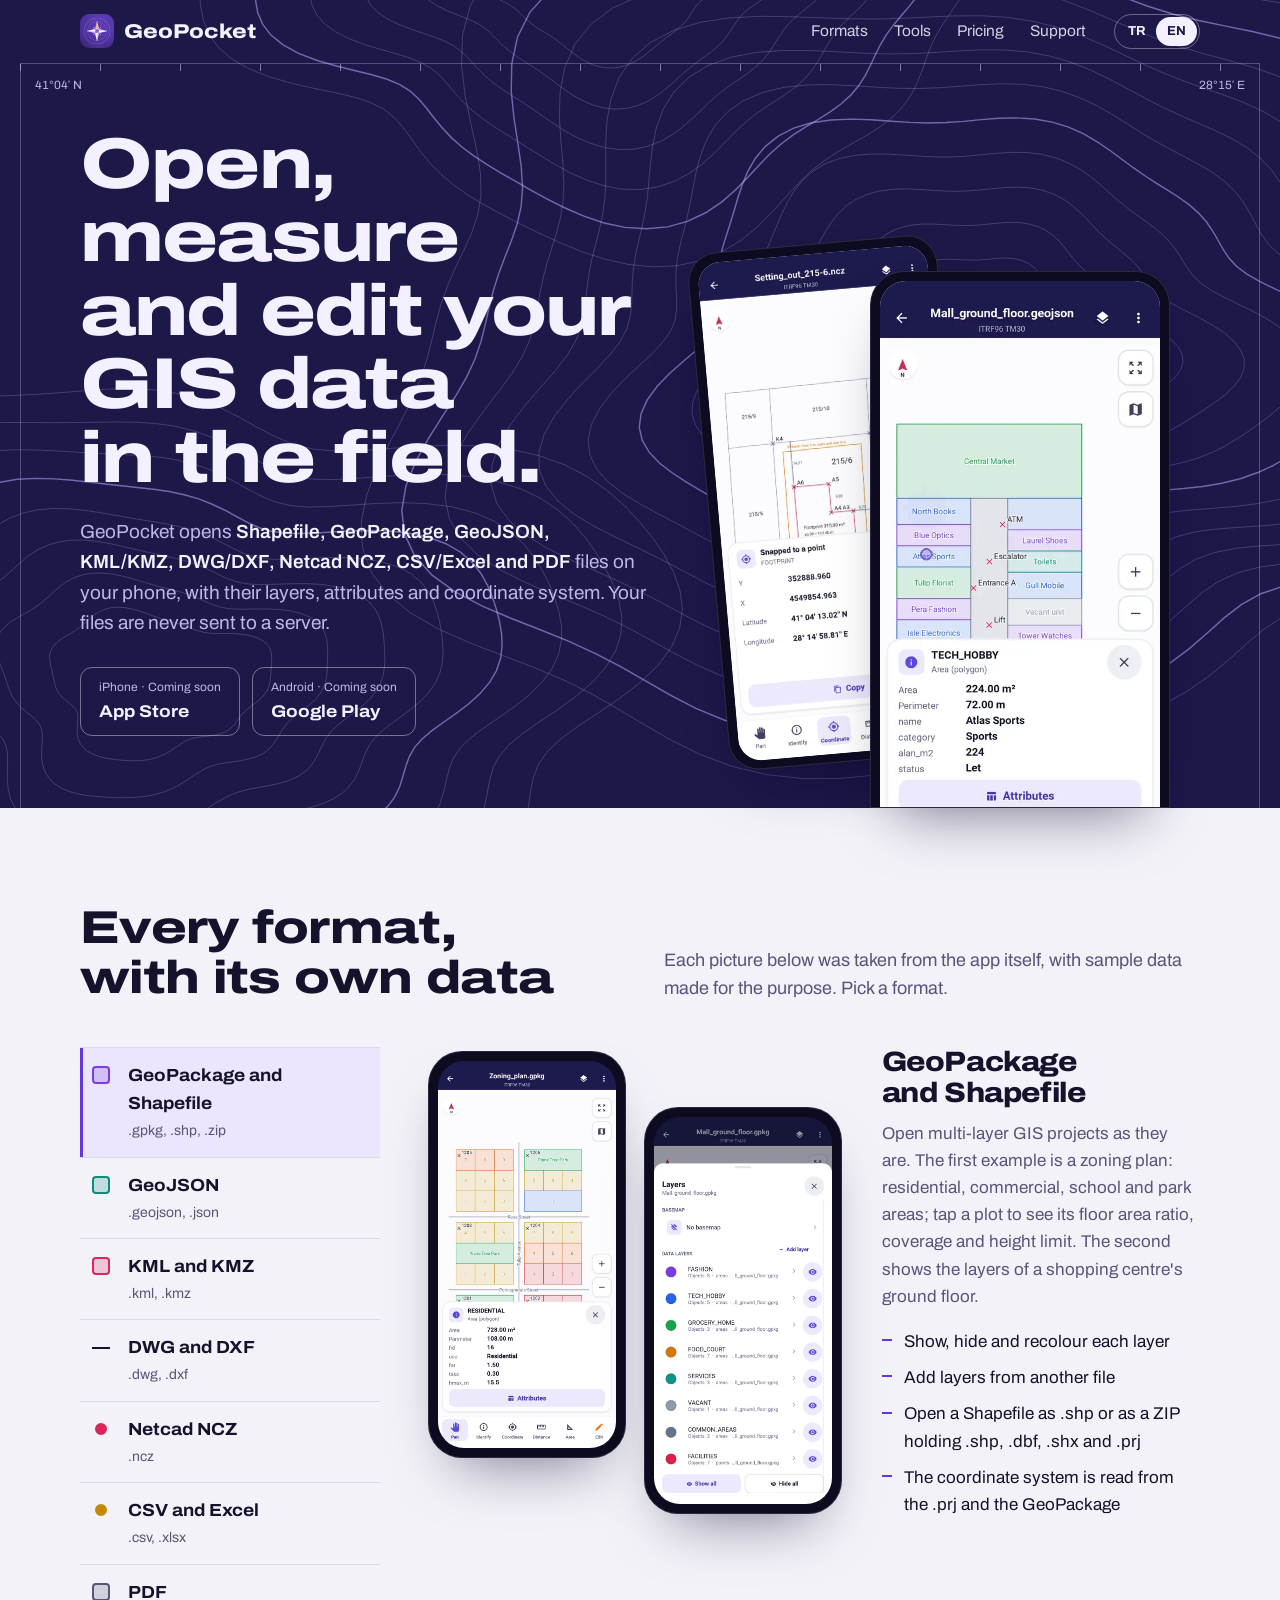
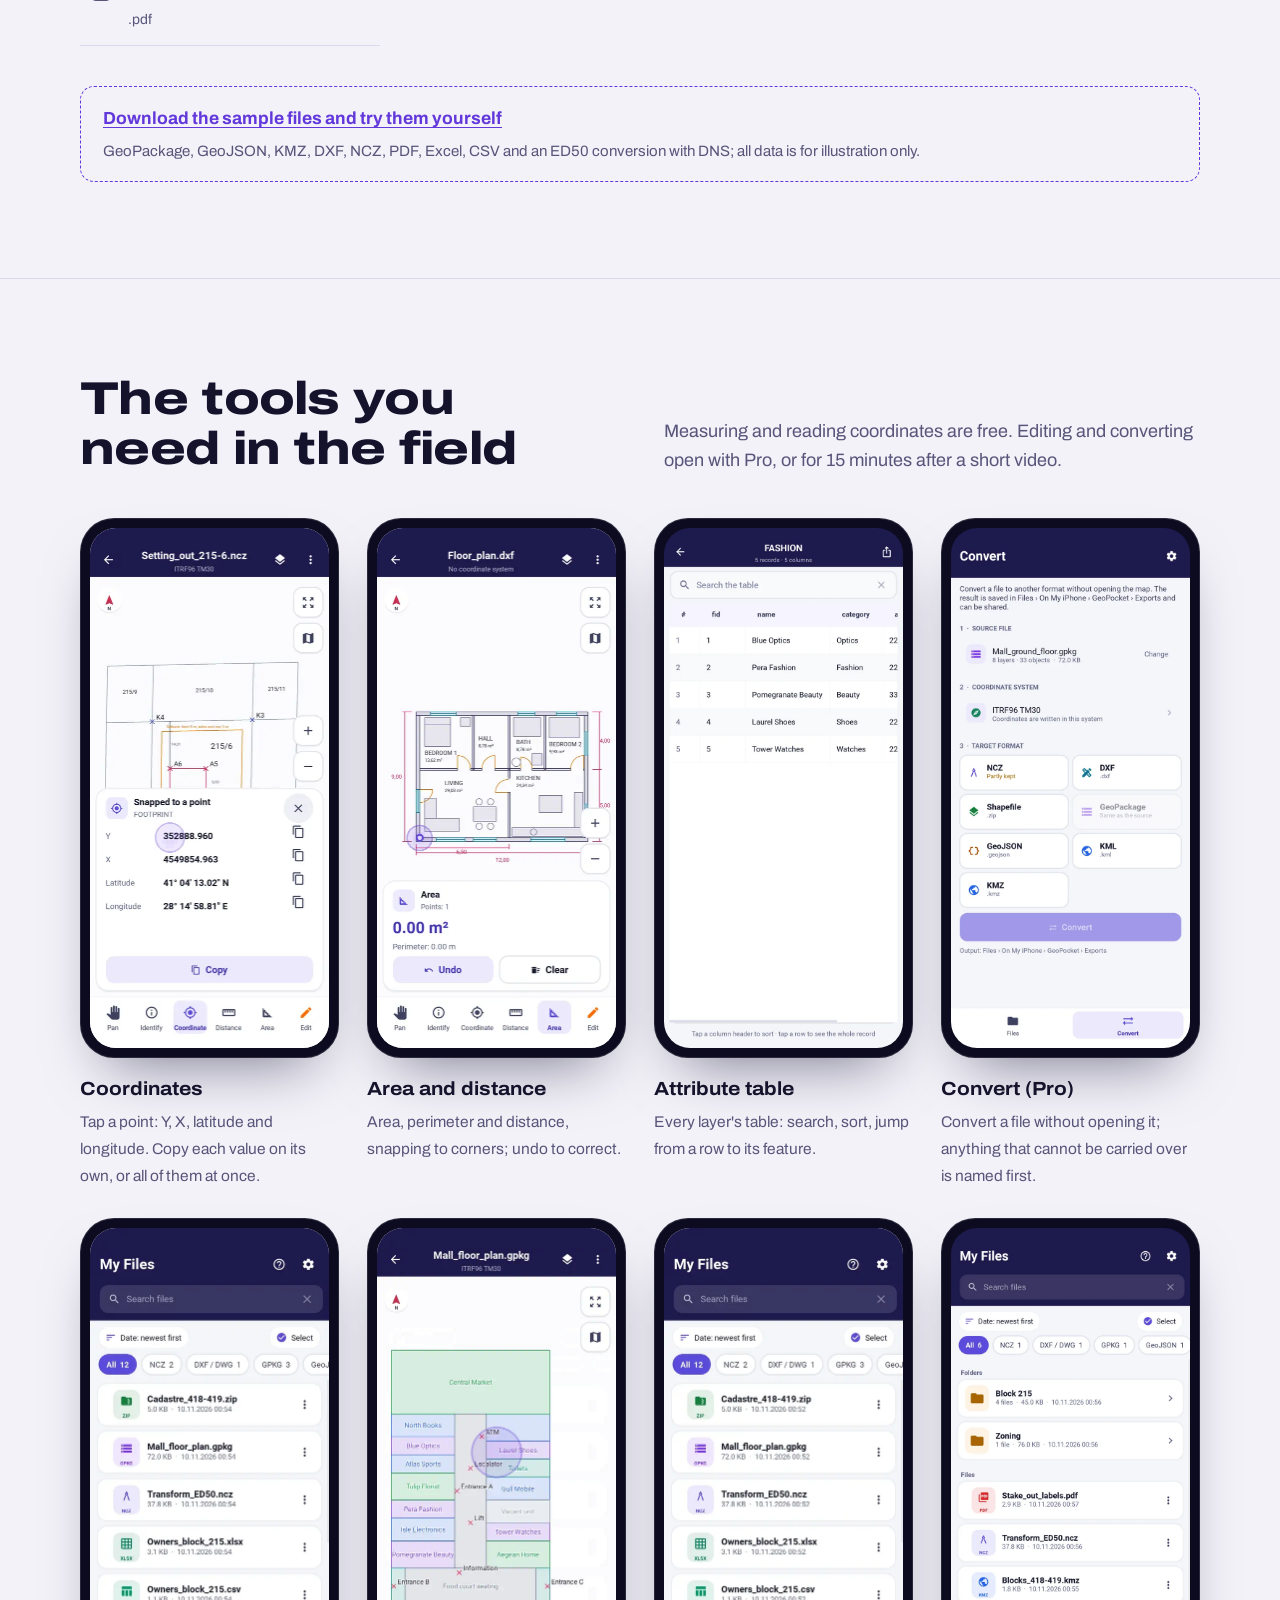
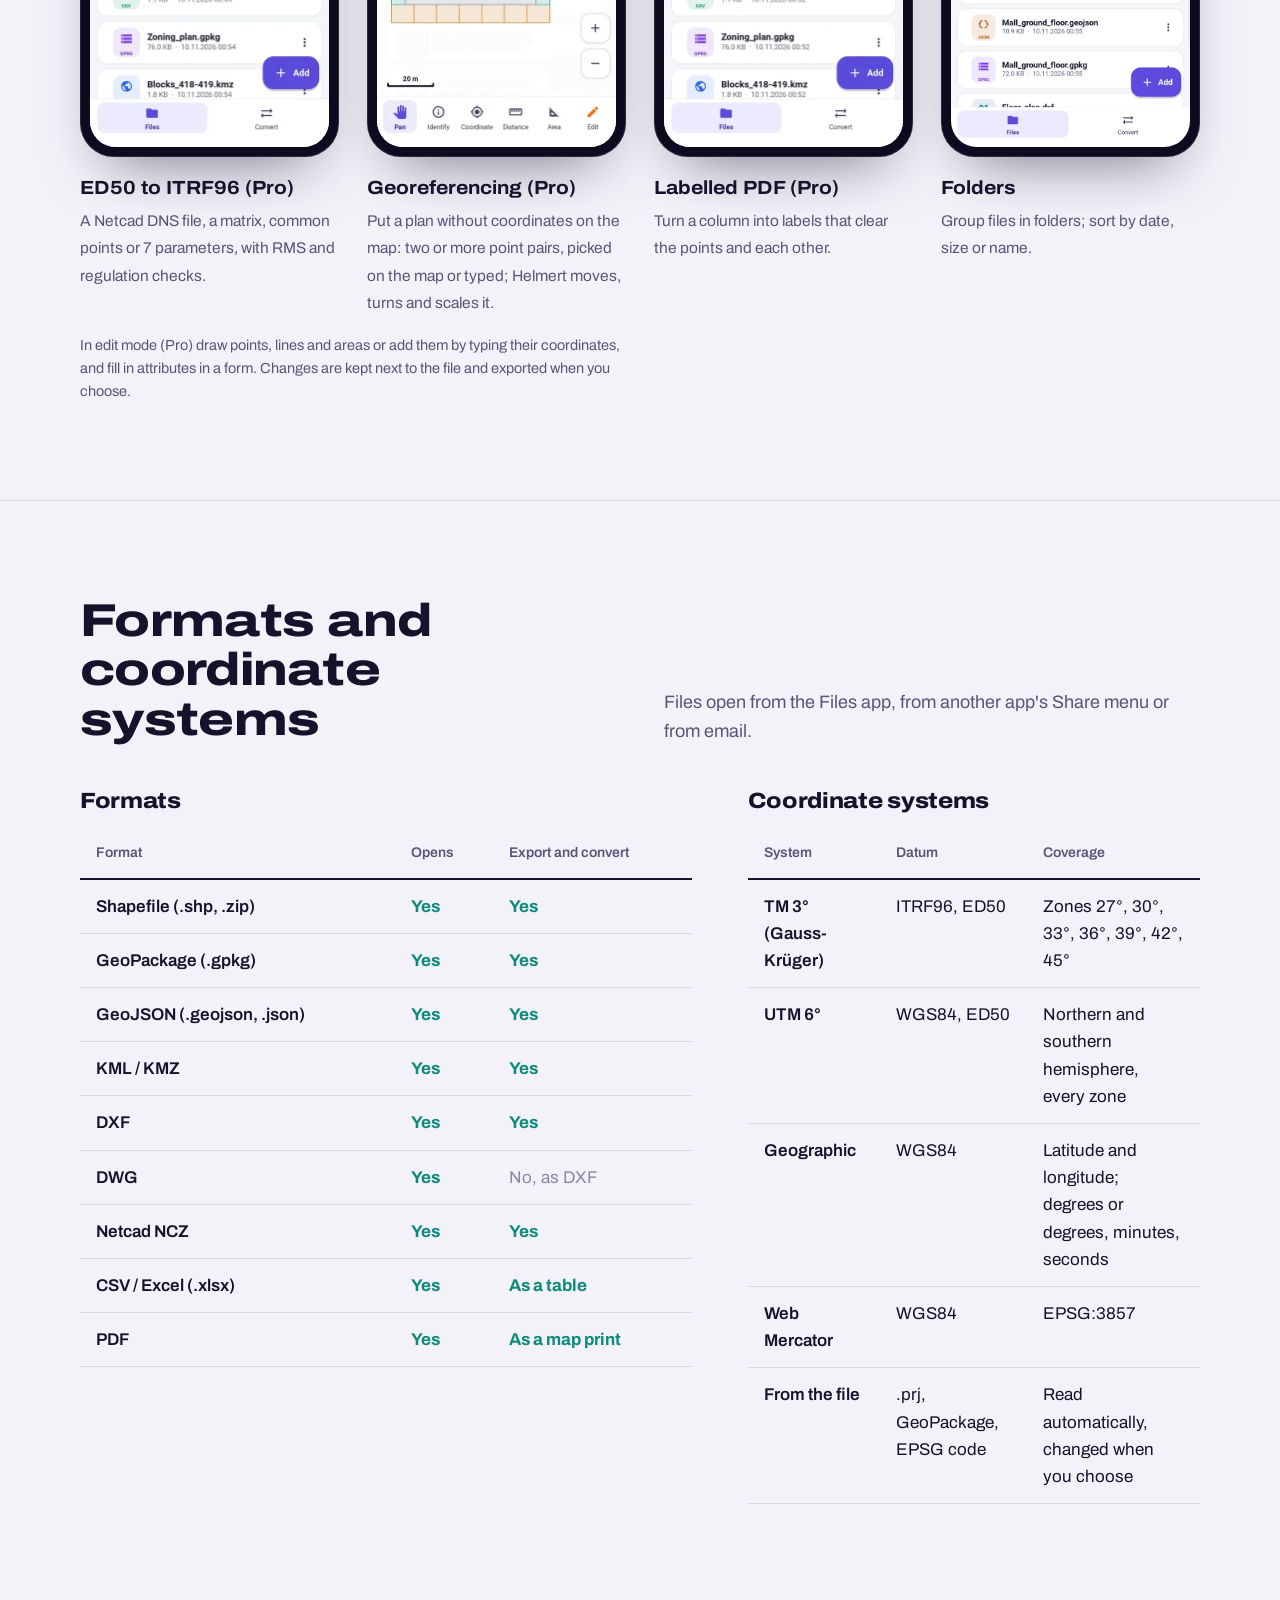
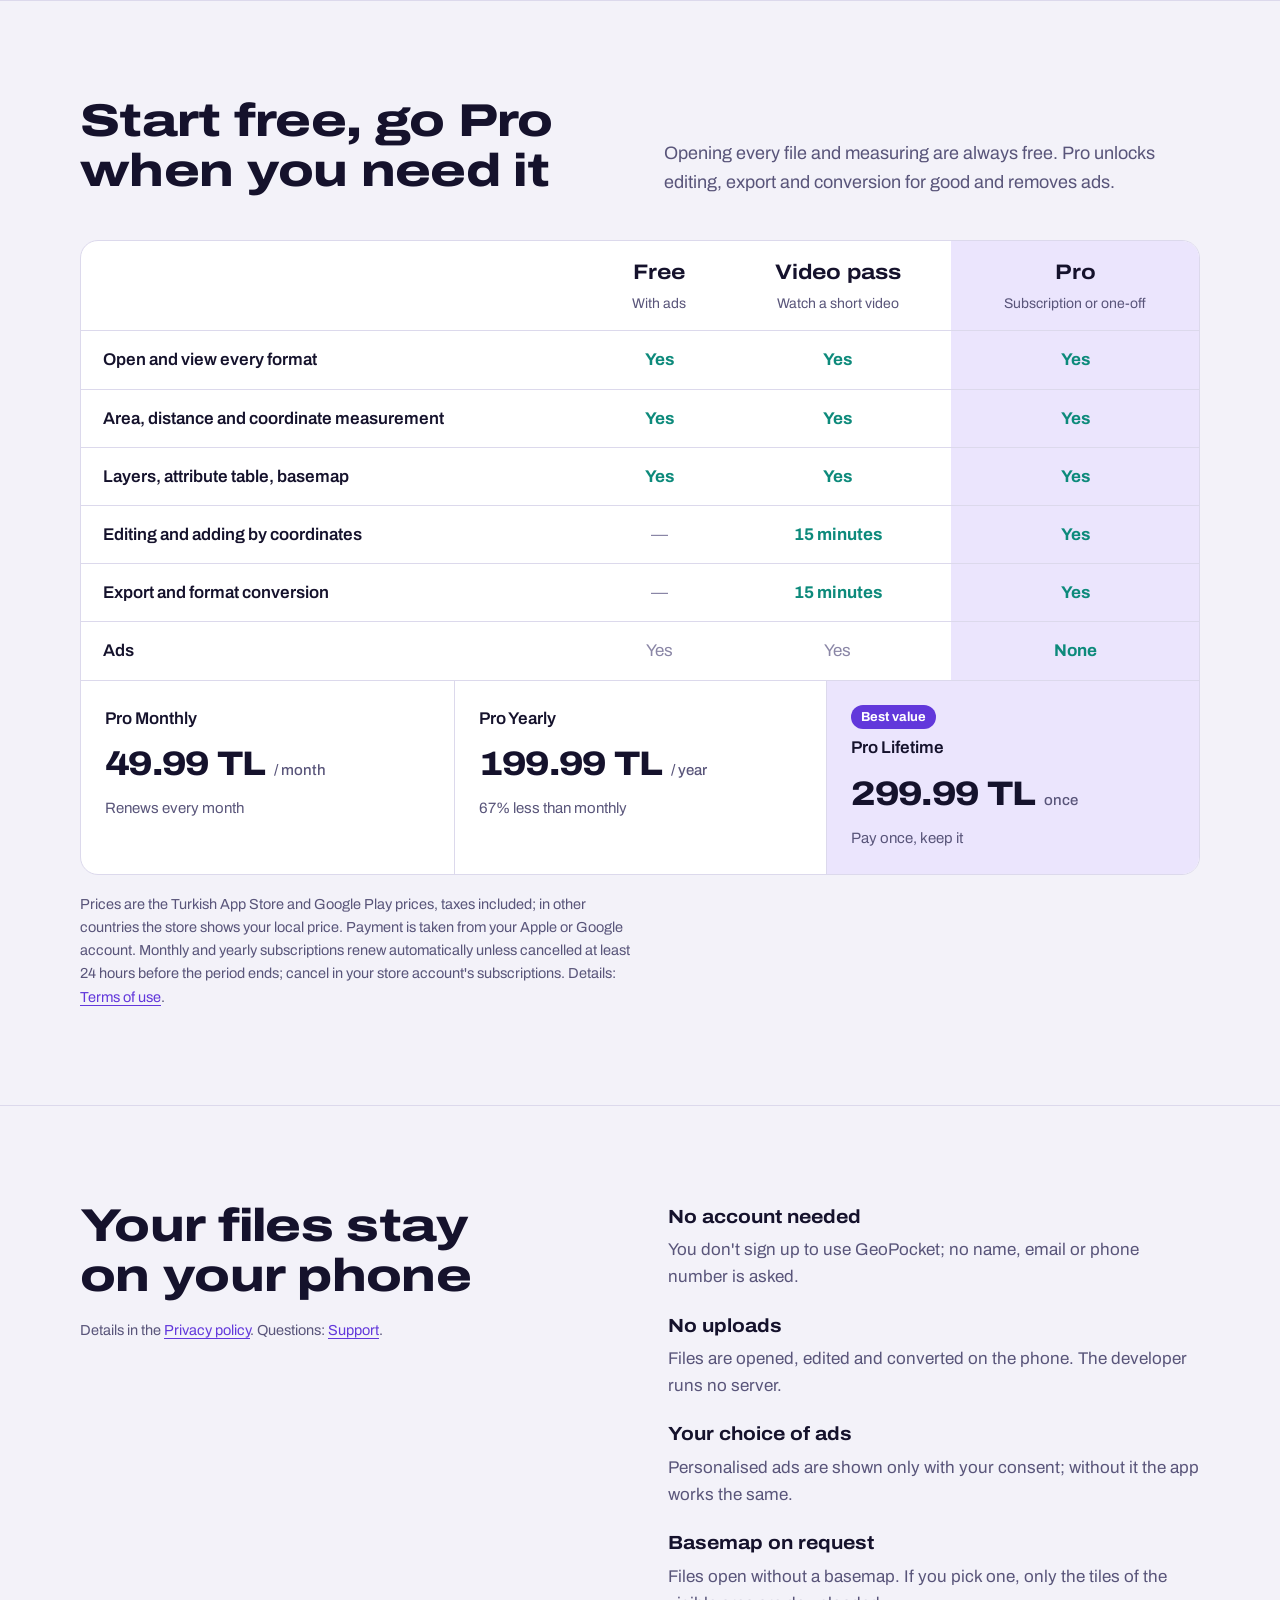
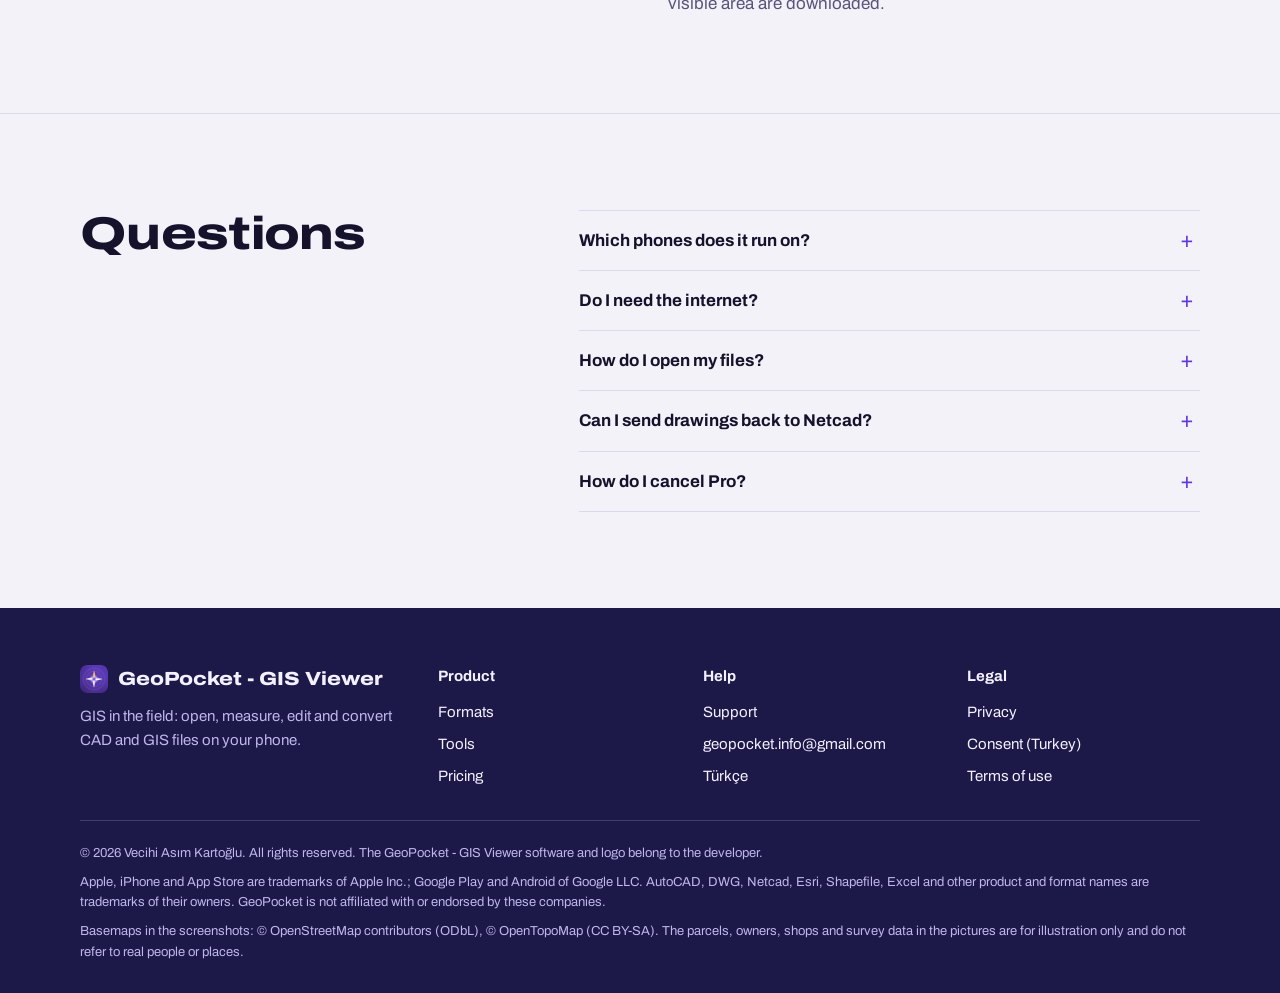
==== commit 18945f25: "Wording: sample data is for illustration only" ====
--- a/en/index.html
+++ b/en/index.html
@@ -54,7 +54,7 @@
     <div class="plates"><div class="plate" role="tabpanel" id="p-gpkg" aria-labelledby="f-gpkg" tabindex="0"><div class="plate-phones"><div class="phone"><img src="../img/en/imar.webp" alt="GeoPackage and Shapefile" width="660" height="1434" loading="lazy" decoding="async"></div><div class="phone extra"><img src="../img/en/gpkg_katmanlar.webp" alt="GeoPackage and Shapefile" width="660" height="1434" loading="lazy" decoding="async"></div></div><div><h3>GeoPackage and Shapefile</h3><p>Open multi-layer GIS projects as they are. The first example is a zoning plan: residential, commercial, school and park areas; tap a plot to see its floor area ratio, coverage and height limit. The second shows the layers of a shopping centre's ground floor.</p><ul><li>Show, hide and recolour each layer</li><li>Add layers from another file</li><li>Open a Shapefile as .shp or as a ZIP holding .shp, .dbf, .shx and .prj</li><li>The coordinate system is read from the .prj and the GeoPackage</li></ul></div></div><div class="plate" role="tabpanel" id="p-geojson" aria-labelledby="f-geojson" tabindex="0"><div class="plate-phones"><div class="phone"><img src="../img/en/geojson.webp" alt="GeoJSON" width="660" height="1434" loading="lazy" decoding="async"></div><div class="phone extra"><img src="../img/en/tablo.webp" alt="GeoJSON" width="660" height="1434" loading="lazy" decoding="async"></div></div><div><h3>GeoJSON</h3><p>Open GeoJSON from QGIS, a web service or another app. Tap a feature to see its area, perimeter and every attribute; search and sort them in the attribute table.</p><ul><li>Area in m² and hectares, perimeter in metres</li><li>Multi-part geometries and polygons with holes</li><li>WGS84 coordinates read out as TM, UTM or latitude/longitude</li></ul></div></div><div class="plate" role="tabpanel" id="p-kmz" aria-labelledby="f-kmz" tabindex="0"><div class="plate-phones"><div class="phone"><img src="../img/en/kmz.webp" alt="KML and KMZ" width="660" height="1434" loading="lazy" decoding="async"></div></div><div><h3>KML and KMZ</h3><p>Open block and parcel boundaries, placemarks and routes made in Google Earth and view them over an OpenStreetMap or OpenTopoMap basemap. The KML inside a KMZ opens by itself.</p><ul><li>Placemark names shown as labels</li><li>The basemap loads only when you pick one</li><li>Send drawings back to Google Earth as KML or KMZ</li></ul></div></div><div class="plate" role="tabpanel" id="p-dxf" aria-labelledby="f-dxf" tabindex="0"><div class="plate-phones"><div class="phone"><img src="../img/en/dxf.webp" alt="DWG and DXF" width="660" height="1434" loading="lazy" decoding="async"></div></div><div><h3>DWG and DXF</h3><p>Open AutoCAD floor plans, site plans and sketches on your phone. Layers, text, arcs and blocks look as drawn; measure room areas and wall lengths with your finger.</p><ul><li>Distance, area and perimeter, snapping to corners</li><li>See drawings in project coordinates over a basemap</li><li>DWG opens read-only; changes are saved as DXF</li></ul></div></div><div class="plate" role="tabpanel" id="p-ncz" aria-labelledby="f-ncz" tabindex="0"><div class="plate-phones"><div class="phone"><img src="../img/en/ncz.webp" alt="Netcad NCZ" width="660" height="1434" loading="lazy" decoding="async"></div><div class="phone extra"><img src="../img/en/ncz_koordinat.webp" alt="Netcad NCZ" width="660" height="1434" loading="lazy" decoding="async"></div></div><div><h3>Netcad NCZ</h3><p>Open Netcad setting-out and survey files. The example is a setting-out project for block 215, parcel 6: the neighbouring parcels, the setback line, the building footprint and stake-out points A1 to A6.</p><ul><li>Y, X, latitude and longitude, snapping to the point</li><li>TM 3° ITRF96 and ED50, every zone</li><li>Save changes back to NCZ; texts stay Netcad texts</li></ul></div></div><div class="plate" role="tabpanel" id="p-csv" aria-labelledby="f-csv" tabindex="0"><div class="plate-phones"><div class="phone"><img src="../img/en/csv.webp" alt="CSV and Excel" width="660" height="1434" loading="lazy" decoding="async"></div><div class="phone extra"><img src="../img/en/xlsx.webp" alt="CSV and Excel" width="660" height="1434" loading="lazy" decoding="async"></div></div><div><h3>CSV and Excel</h3><p>Bring owner, share and area lists and point coordinates onto the map. You choose the coordinate columns and system; GeoPocket marks its guess first. Tables with a WKT geometry column open directly.</p><ul><li>Decimal commas and points</li><li>Excel workbooks with several sheets</li><li>Export the attribute table as CSV or XLSX</li></ul></div></div><div class="plate" role="tabpanel" id="p-pdf" aria-labelledby="f-pdf" tabindex="0"><div class="plate-phones"><div class="phone"><img src="../img/en/pdf.webp" alt="PDF" width="660" height="1434" loading="lazy" decoding="async"></div></div><div><h3>PDF</h3><p>Print the map to a vector PDF with title, scale, coordinate system and legend, and zoom into PDF sheets you receive. The example is the A4 print of the setting-out project.</p><ul><li>A4 and A3, portrait or landscape</li><li>Pages stay sharp as you zoom</li><li>Multi-page PDFs</li></ul></div></div></div>
   </div>
   <p class="try"><a href="samples.html">Download the sample files and try them yourself</a>
-    <span>GeoPackage, GeoJSON, KMZ, DXF, NCZ, PDF, Excel, CSV and an ED50 conversion with DNS; all data is made up.</span></p>
+    <span>GeoPackage, GeoJSON, KMZ, DXF, NCZ, PDF, Excel, CSV and an ED50 conversion with DNS; all data is for illustration only.</span></p>
 </div></section><section class="band" id="tools"><div class="wrap">
   <div class="head"><h2>The tools you need in the field</h2><p>Measuring and reading coordinates are free. Editing and converting open with Pro, or for 15 minutes after a short video.</p></div>
   <div class="strip"><figure><div class="phone"><picture><source media="(prefers-reduced-motion: reduce)" srcset="../img/en/clip_koordinat_poster.webp"><img src="../img/en/clip_koordinat.webp" alt="Coordinates" width="480" height="1040" loading="lazy"></picture></div><figcaption><b>Coordinates</b><span>Tap a point: Y, X, latitude and longitude. Copy each value on its own, or all of them at once.</span></figcaption></figure><figure><div class="phone"><picture><source media="(prefers-reduced-motion: reduce)" srcset="../img/en/clip_olcum_poster.webp"><img src="../img/en/clip_olcum.webp" alt="Area and distance" width="480" height="1040" loading="lazy"></picture></div><figcaption><b>Area and distance</b><span>Area, perimeter and distance, snapping to corners; undo to correct.</span></figcaption></figure><figure><div class="phone"><img src="../img/en/tablo.webp" alt="Attribute table" width="660" height="1434" loading="lazy" decoding="async"></div><figcaption><b>Attribute table</b><span>Every layer's table: search, sort, jump from a row to its feature.</span></figcaption></figure><figure><div class="phone"><img src="../img/en/donustur.webp" alt="Convert (Pro)" width="660" height="1434" loading="lazy" decoding="async"></div><figcaption><b>Convert (Pro)</b><span>Convert a file without opening it; anything that cannot be carried over is named first.</span></figcaption></figure><figure><div class="phone"><picture><source media="(prefers-reduced-motion: reduce)" srcset="../img/en/clip_dns_poster.webp"><img src="../img/en/clip_dns.webp" alt="ED50 to ITRF96 (Pro)" width="480" height="1040" loading="lazy"></picture></div><figcaption><b>ED50 to ITRF96 (Pro)</b><span>A Netcad DNS file, a matrix, common points or 7 parameters, with RMS and regulation checks.</span></figcaption></figure><figure><div class="phone"><picture><source media="(prefers-reduced-motion: reduce)" srcset="../img/en/clip_konumlandir_poster.webp"><img src="../img/en/clip_konumlandir.webp" alt="Georeferencing (Pro)" width="480" height="1040" loading="lazy"></picture></div><figcaption><b>Georeferencing (Pro)</b><span>Put a plan without coordinates on the map: two or more point pairs, picked on the map or typed; Helmert moves, turns and scales it.</span></figcaption></figure><figure><div class="phone"><picture><source media="(prefers-reduced-motion: reduce)" srcset="../img/en/clip_shp_pdf_poster.webp"><img src="../img/en/clip_shp_pdf.webp" alt="Labelled PDF (Pro)" width="480" height="1040" loading="lazy"></picture></div><figcaption><b>Labelled PDF (Pro)</b><span>Turn a column into labels that clear the points and each other.</span></figcaption></figure><figure><div class="phone"><img src="../img/en/klasorler.webp" alt="Folders" width="660" height="1434" loading="lazy" decoding="async"></div><figcaption><b>Folders</b><span>Group files in folders; sort by date, size or name.</span></figcaption></figure></div>
@@ -107,7 +107,7 @@
       <li><a href="consent.html">Consent (Turkey)</a></li>
       <li><a href="terms.html">Terms of use</a></li></ul></div>
   </div>
-  <div class="legal-line"><p>© 2026 Vecihi Asım Kartoğlu. All rights reserved. The GeoPocket - GIS Viewer software and logo belong to the developer.</p><p>Apple, iPhone and App Store are trademarks of Apple Inc.; Google Play and Android of Google LLC. AutoCAD, DWG, Netcad, Esri, Shapefile, Excel and other product and format names are trademarks of their owners. GeoPocket is not affiliated with or endorsed by these companies.</p><p>Basemaps in the screenshots: © OpenStreetMap contributors (ODbL), © OpenTopoMap (CC BY-SA). The parcels, owners, shops and survey data in the pictures are made up for illustration.</p></div>
+  <div class="legal-line"><p>© 2026 Vecihi Asım Kartoğlu. All rights reserved. The GeoPocket - GIS Viewer software and logo belong to the developer.</p><p>Apple, iPhone and App Store are trademarks of Apple Inc.; Google Play and Android of Google LLC. AutoCAD, DWG, Netcad, Esri, Shapefile, Excel and other product and format names are trademarks of their owners. GeoPocket is not affiliated with or endorsed by these companies.</p><p>Basemaps in the screenshots: © OpenStreetMap contributors (ODbL), © OpenTopoMap (CC BY-SA). The parcels, owners, shops and survey data in the pictures are for illustration only and do not refer to real people or places.</p></div>
 </div></footer>
 <script src="../site.js" defer></script>
 </body>
